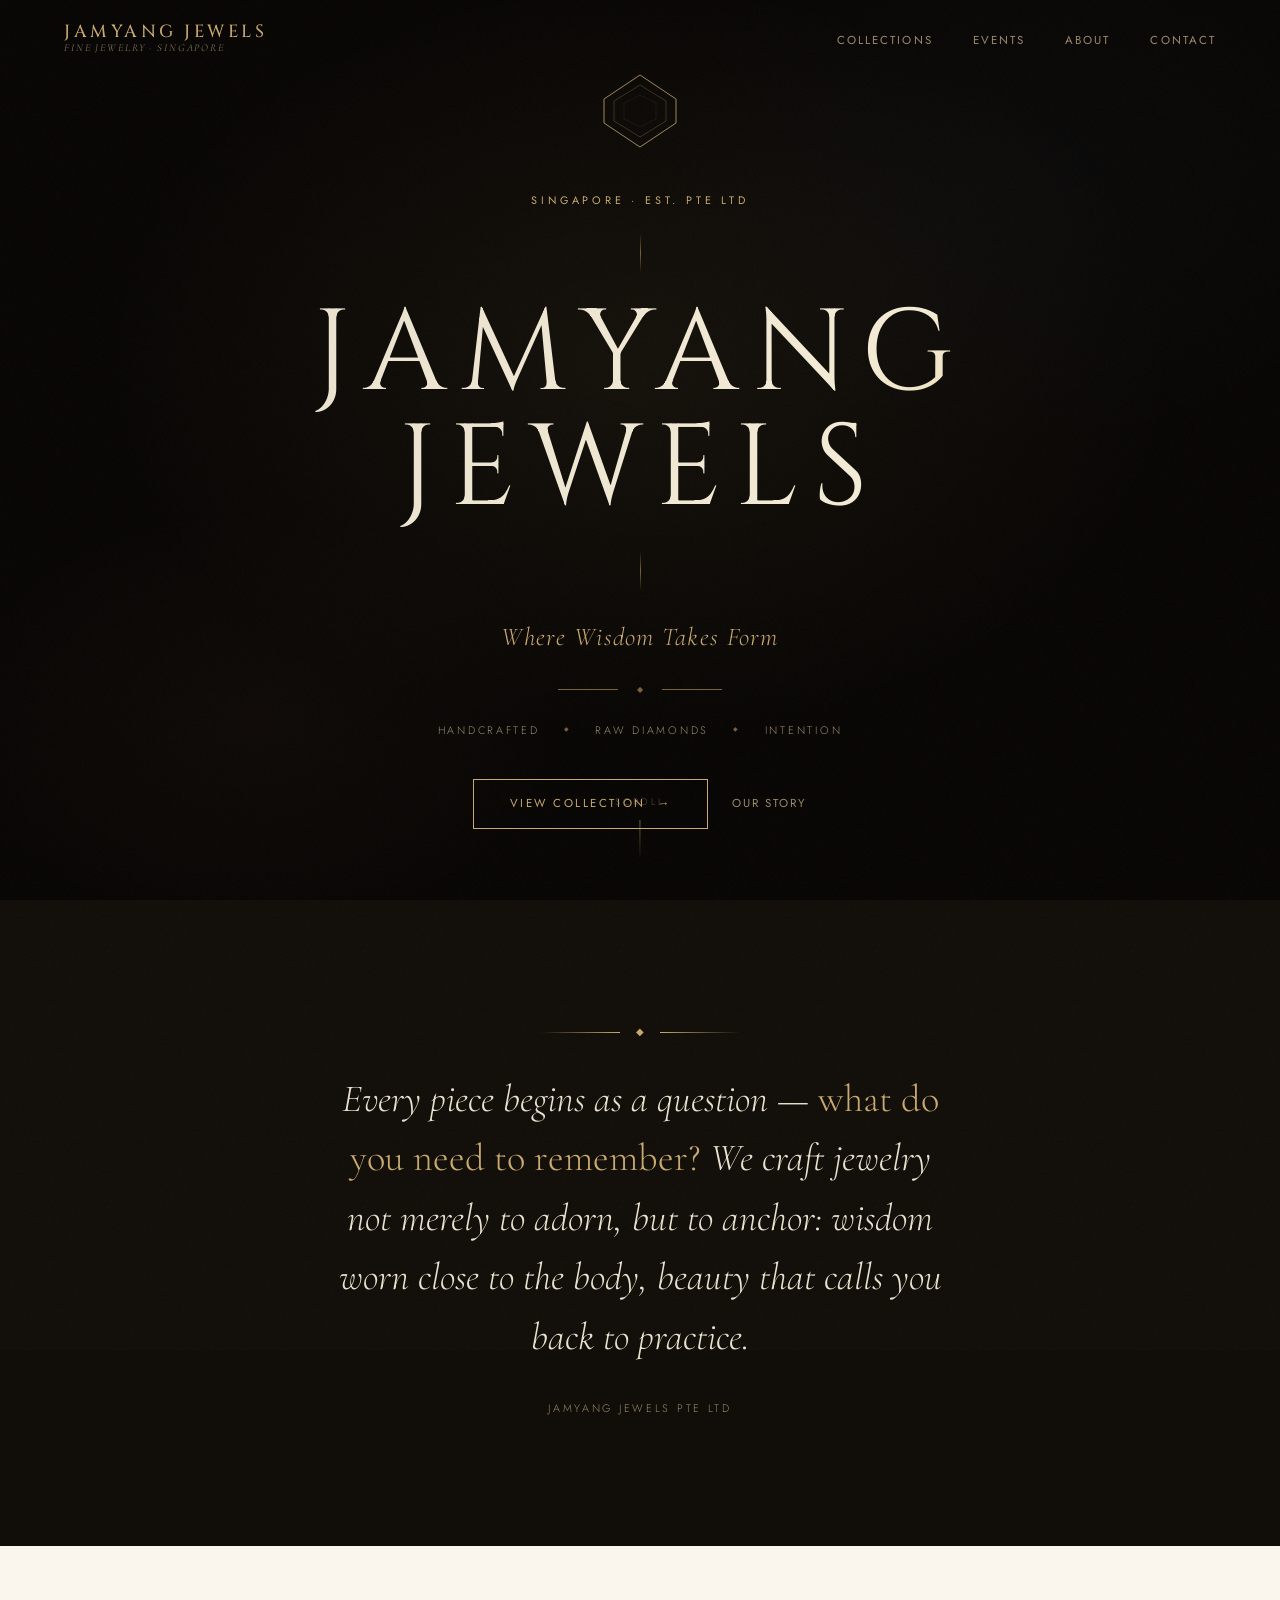
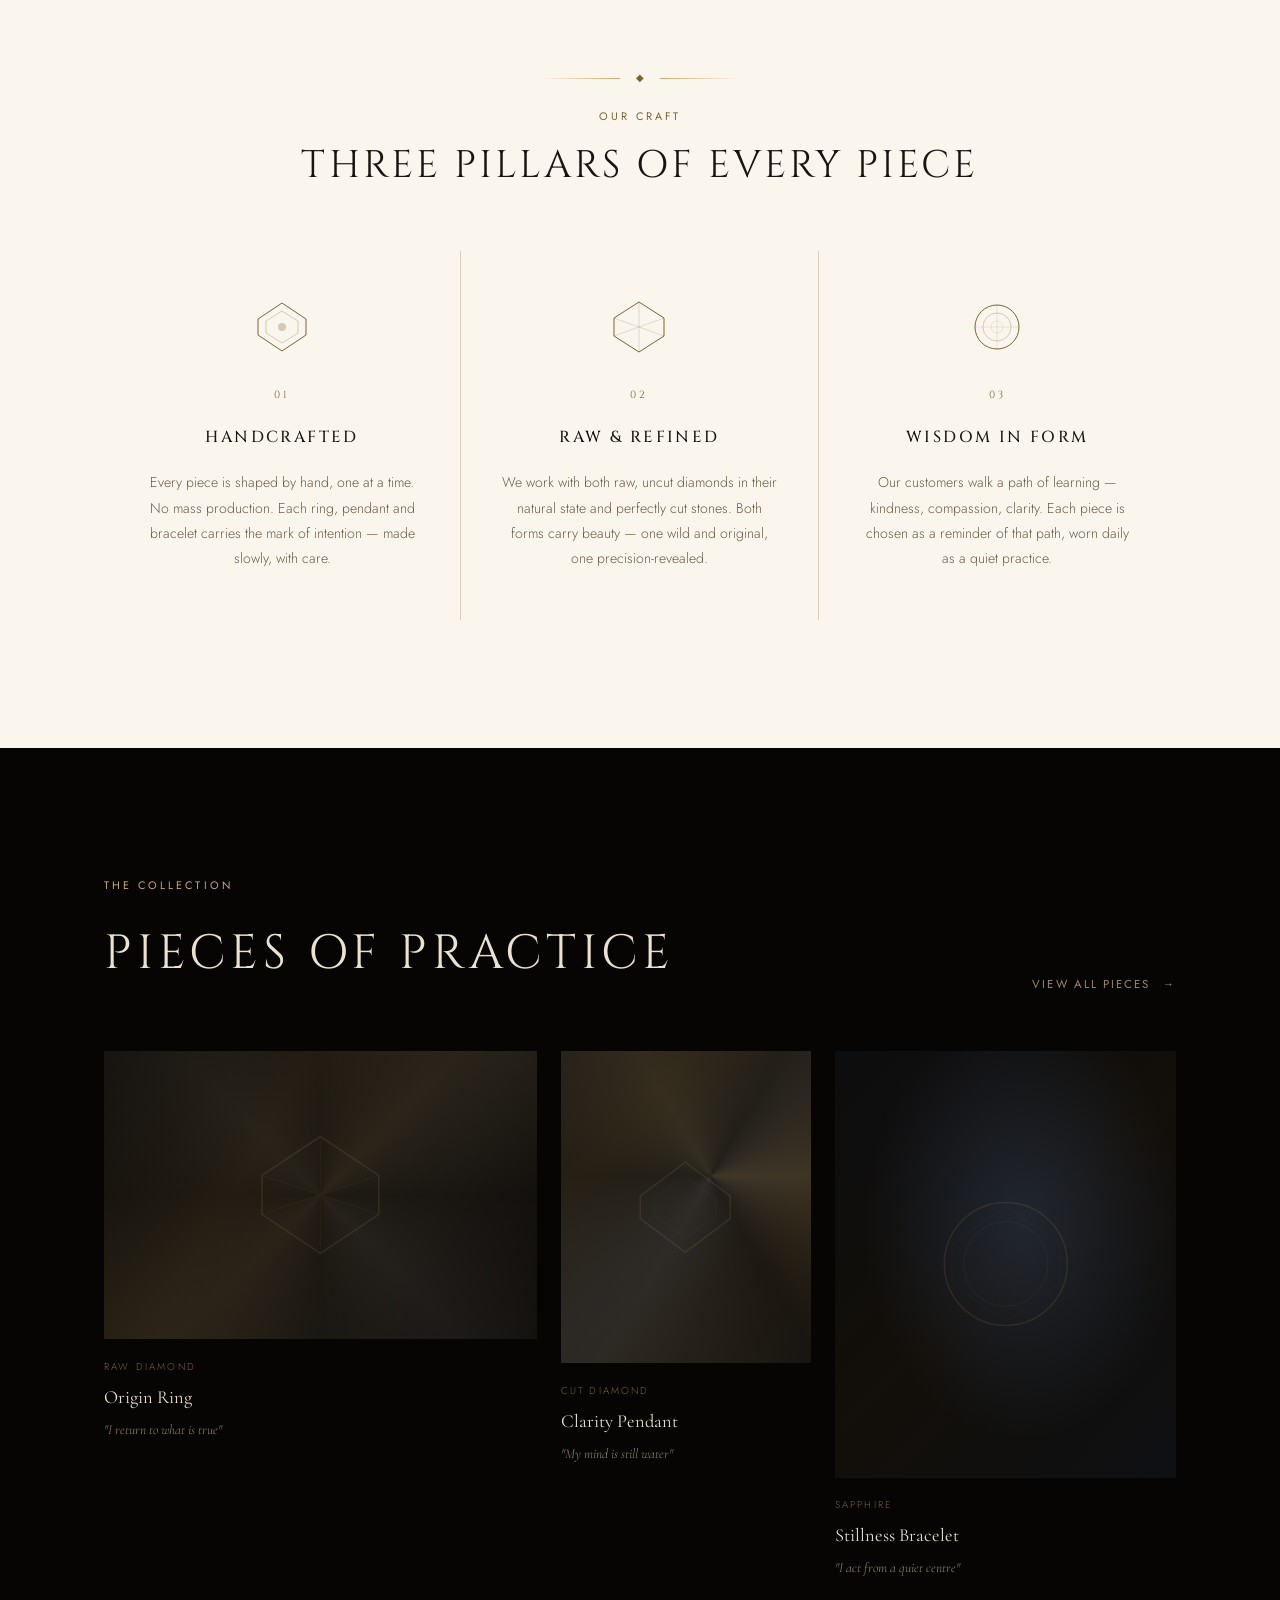
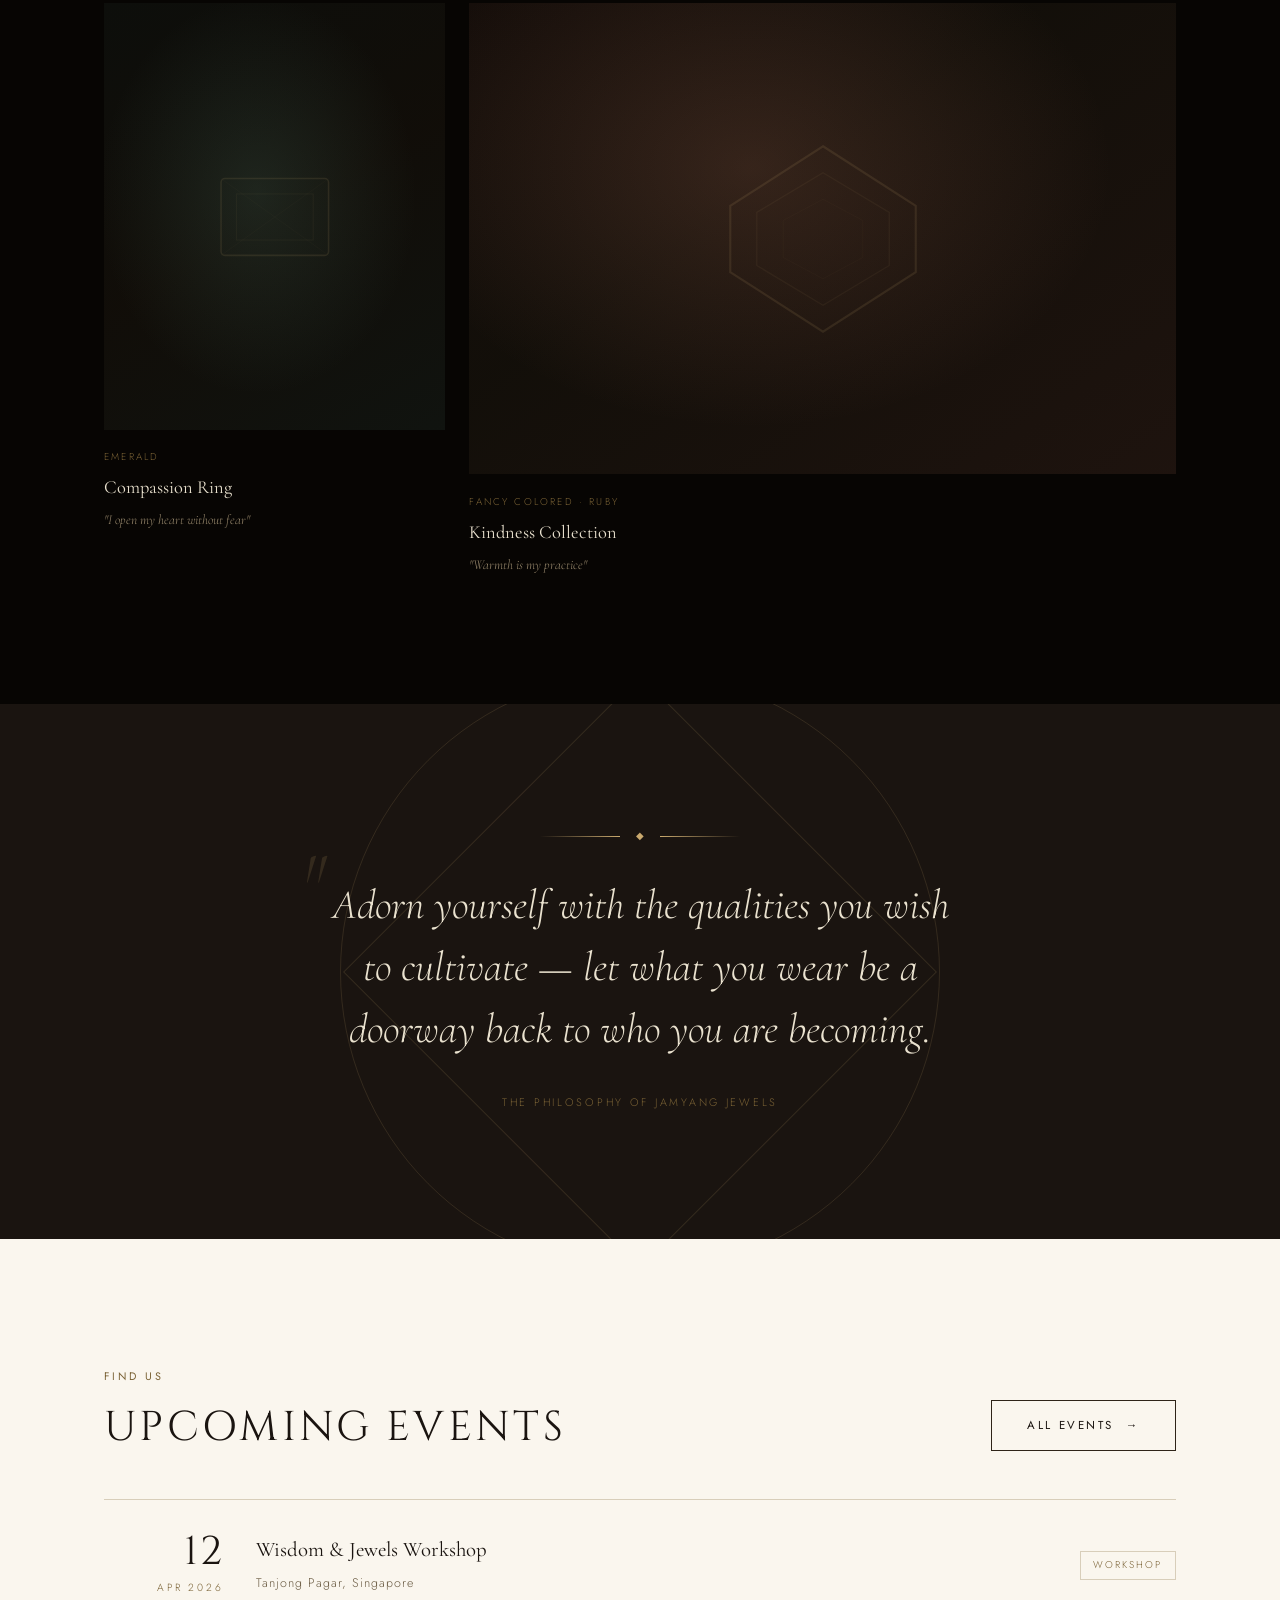
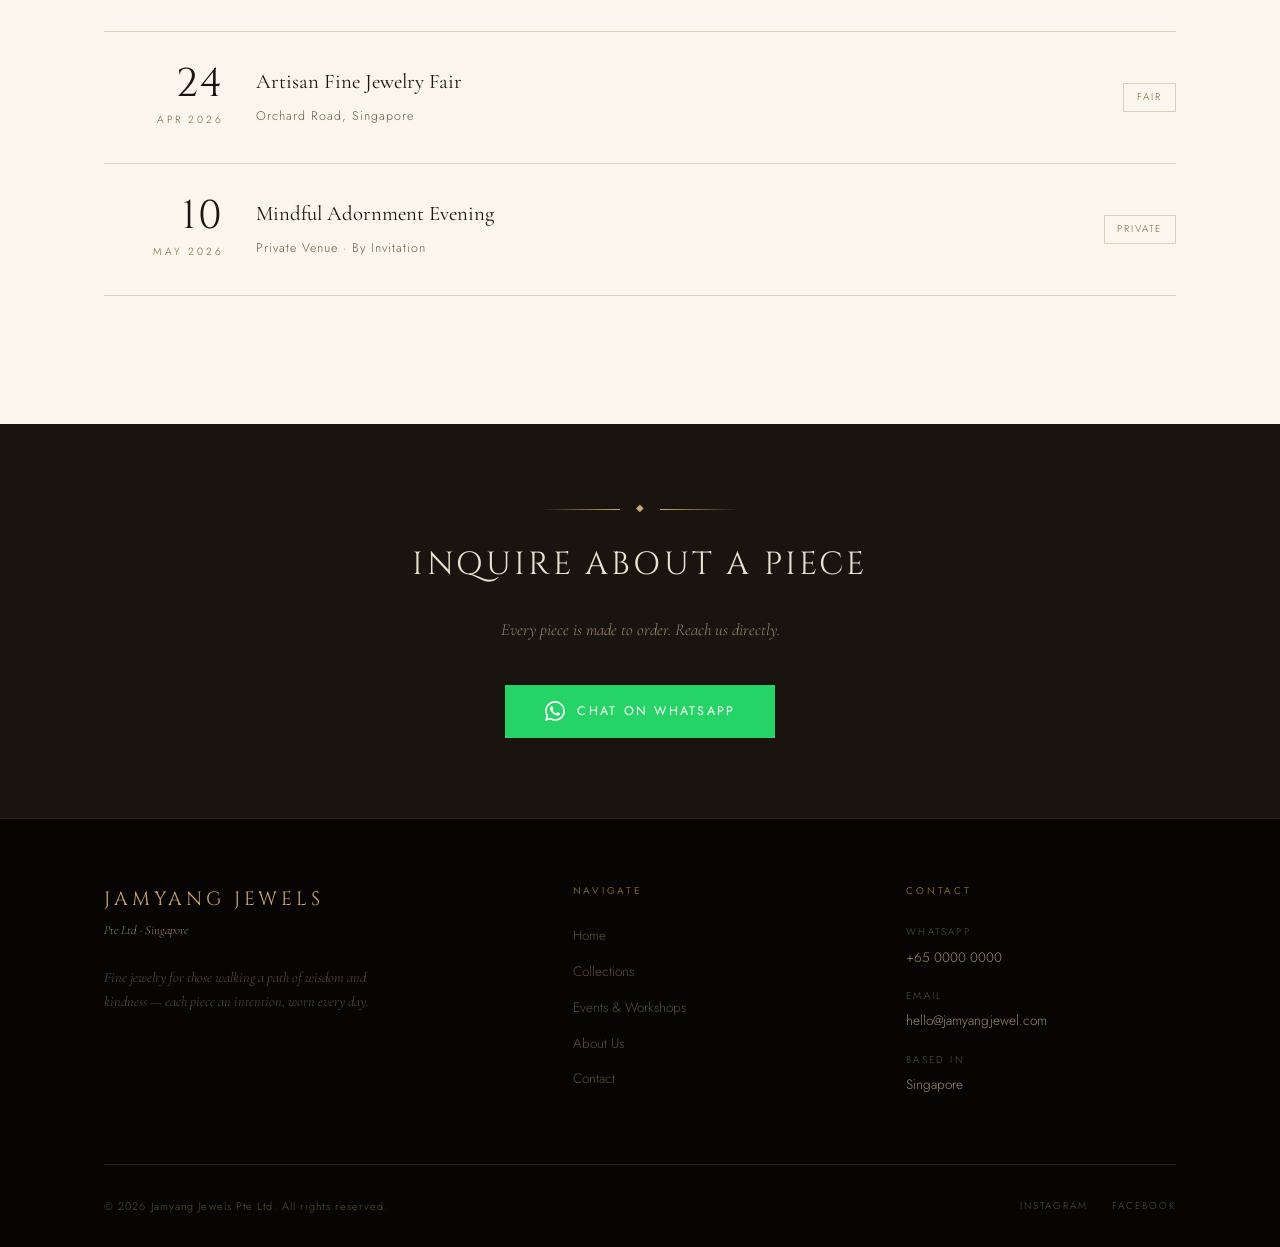
==== index.html @ 81ffeb77 "Initial release: Jamyang Jewels website 5-page static website for Jamyang Jewels Pte Ltd. Sacred Ate" ====
<!DOCTYPE html>
<html lang="en">
<head>
  <meta charset="UTF-8" />
  <meta name="viewport" content="width=device-width, initial-scale=1.0" />
  <title>Jamyang Jewels — Fine Jewelry for the Wisdom Path</title>
  <meta name="description" content="Jamyang Jewels crafts handmade fine jewelry in Singapore using raw and cut diamonds and fancy colored stones — pieces born from wisdom and worn as daily practice." />
  <meta property="og:title" content="Jamyang Jewels — Fine Jewelry for the Wisdom Path" />
  <meta property="og:description" content="Handcrafted fine jewelry in Singapore. Raw diamonds, cut diamonds, and fancy colored stones — each piece an intention, a reminder, a practice." />
  <meta property="og:image" content="https://jamyangjewel.com/og-image.jpg" />
  <meta property="og:url" content="https://jamyangjewel.com" />
  <meta name="twitter:card" content="summary_large_image" />
  <link rel="canonical" href="https://jamyangjewel.com" />
  <link rel="icon" type="image/svg+xml" href="data:image/svg+xml,<svg xmlns='http://www.w3.org/2000/svg' viewBox='0 0 100 100'><polygon points='50,5 95,35 95,65 50,95 5,65 5,35' fill='none' stroke='%23C9A96E' stroke-width='4'/><polygon points='50,20 80,38 80,62 50,80 20,62 20,38' fill='none' stroke='%23C9A96E' stroke-width='2' opacity='0.5'/></svg>" />
  <link rel="preconnect" href="https://fonts.googleapis.com" />
  <link rel="preconnect" href="https://fonts.gstatic.com" crossorigin />
  <link href="https://fonts.googleapis.com/css2?family=Cinzel:wght@400;500;600&family=Cormorant+Garamond:ital,wght@0,300;0,400;0,600;1,300;1,400;1,600&family=Jost:wght@200;300;400&display=swap" rel="stylesheet" />
  <link rel="stylesheet" href="css/style.css" />
</head>
<body>

  <!-- Grain texture overlay -->
  <div class="grain-overlay" aria-hidden="true"></div>

  <!-- ══════════ NAVIGATION ══════════ -->
  <nav class="nav" role="navigation" aria-label="Main navigation">
    <a href="index.html" class="nav__logo" aria-label="Jamyang Jewels home">
      <span class="nav__logo-name">Jamyang Jewels</span>
      <span class="nav__logo-sub">Fine Jewelry · Singapore</span>
    </a>
    <ul class="nav__links" role="list">
      <li><a href="collections.html" class="nav__link">Collections</a></li>
      <li><a href="events.html" class="nav__link">Events</a></li>
      <li><a href="about.html" class="nav__link">About</a></li>
      <li><a href="contact.html" class="nav__link">Contact</a></li>
    </ul>
    <button class="nav__hamburger" aria-label="Open menu" aria-expanded="false">
      <span></span><span></span><span></span>
    </button>
  </nav>

  <!-- Mobile overlay menu -->
  <div class="nav__mobile-menu" role="dialog" aria-label="Mobile navigation">
    <a href="collections.html" class="nav__mobile-link">Collections</a>
    <a href="events.html" class="nav__mobile-link">Events</a>
    <a href="about.html" class="nav__mobile-link">About</a>
    <a href="contact.html" class="nav__mobile-link">Contact</a>
  </div>

  <main>
    <!-- ══════════ HERO ══════════ -->
    <section class="hero" aria-label="Hero">
      <div class="hero__inner">
        <div class="hero__diamond-wrap" aria-hidden="true">
          <svg viewBox="0 0 80 80" fill="none" xmlns="http://www.w3.org/2000/svg">
            <polygon points="40,4 76,28 76,52 40,76 4,52 4,28" stroke="currentColor" stroke-width="0.8"/>
            <polygon points="40,14 66,30 66,50 40,66 14,50 14,30" stroke="currentColor" stroke-width="0.5" opacity="0.5"/>
            <polygon points="40,24 56,32 56,48 40,56 24,48 24,32" stroke="currentColor" stroke-width="0.3" opacity="0.3"/>
          </svg>
        </div>

        <p class="hero__eyebrow">Singapore · Est. Pte Ltd</p>

        <div class="hero__rule" aria-hidden="true"></div>

        <h1 class="hero__title">
          <span>Jamyang</span>
          <span>Jewels</span>
        </h1>

        <div class="hero__rule" aria-hidden="true"></div>

        <p class="hero__tagline">Where Wisdom Takes Form</p>

        <div class="hero__divider" aria-hidden="true">
          <div class="hero__divider-line"></div>
          <span class="hero__divider-gem">◆</span>
          <div class="hero__divider-line"></div>
        </div>

        <div class="hero__attrs">
          <span>Handcrafted</span>
          <span class="hero__attr-dot">◆</span>
          <span>Raw Diamonds</span>
          <span class="hero__attr-dot">◆</span>
          <span>Intention</span>
        </div>

        <div class="hero__cta-group">
          <a href="collections.html" class="btn btn--gold">
            View Collection
            <span class="btn__arrow">→</span>
          </a>
          <a href="about.html" class="btn btn--ghost">Our Story</a>
        </div>
      </div>

      <div class="hero__scroll" aria-hidden="true">
        <span>Scroll</span>
        <div class="hero__scroll-line"></div>
      </div>
    </section>

    <!-- ══════════ MANIFESTO ══════════ -->
    <section class="manifesto section--mid">
      <div class="container--narrow">
        <div class="ornament ornament--center" data-reveal="fade">
          <div class="ornament__line"></div>
          <span class="ornament__gem">◆</span>
          <div class="ornament__line ornament__line--right"></div>
        </div>

        <p class="manifesto__text" data-reveal data-delay="2">
          Every piece begins as a question —
          <em>what do you need to remember?</em>
          We craft jewelry not merely to adorn,
          but to anchor: wisdom worn close to the body,
          beauty that calls you back to practice.
        </p>

        <p class="manifesto__attribution" data-reveal data-delay="3">Jamyang Jewels Pte Ltd</p>
      </div>
    </section>

    <!-- ══════════ PILLARS ══════════ -->
    <section class="section section--light">
      <div class="container">
        <div class="ornament ornament--center" data-reveal="fade">
          <div class="ornament__line"></div>
          <span class="ornament__gem" style="color: var(--gold-muted)">◆</span>
          <div class="ornament__line ornament__line--right"></div>
        </div>

        <div style="text-align:center; margin-top: 1.5rem;" data-reveal data-delay="1">
          <span class="section-label" style="color: var(--gold-muted)">Our Craft</span>
          <h2 class="display-title" style="font-size: clamp(1.6rem, 3.5vw, 2.4rem); color: var(--text-dark);">
            Three Pillars of Every Piece
          </h2>
        </div>

        <div class="pillars__grid" style="margin-top: 4rem;">
          <div class="pillar" data-reveal data-delay="2">
            <div class="pillar__icon">
              <svg viewBox="0 0 56 56" fill="none" xmlns="http://www.w3.org/2000/svg">
                <path d="M28 4L52 20V36L28 52L4 36V20L28 4Z" stroke="currentColor" stroke-width="1"/>
                <path d="M28 12L44 22V34L28 44L12 34V22L28 12Z" stroke="currentColor" stroke-width="0.6" opacity="0.5"/>
                <circle cx="28" cy="28" r="4" fill="currentColor" opacity="0.3"/>
              </svg>
            </div>
            <span class="pillar__number">01</span>
            <h3 class="pillar__title">Handcrafted</h3>
            <p class="pillar__text">
              Every piece is shaped by hand, one at a time. No mass production. Each ring, pendant and bracelet carries the mark of intention — made slowly, with care.
            </p>
          </div>

          <div class="pillar" data-reveal data-delay="3">
            <div class="pillar__icon">
              <svg viewBox="0 0 56 56" fill="none" xmlns="http://www.w3.org/2000/svg">
                <polygon points="28,3 53,19 53,37 28,53 3,37 3,19" stroke="currentColor" stroke-width="1"/>
                <line x1="28" y1="3" x2="28" y2="53" stroke="currentColor" stroke-width="0.5" opacity="0.4"/>
                <line x1="3" y1="19" x2="53" y2="37" stroke="currentColor" stroke-width="0.5" opacity="0.4"/>
                <line x1="53" y1="19" x2="3" y2="37" stroke="currentColor" stroke-width="0.5" opacity="0.4"/>
              </svg>
            </div>
            <span class="pillar__number">02</span>
            <h3 class="pillar__title">Raw &amp; Refined</h3>
            <p class="pillar__text">
              We work with both raw, uncut diamonds in their natural state and perfectly cut stones. Both forms carry beauty — one wild and original, one precision-revealed.
            </p>
          </div>

          <div class="pillar" data-reveal data-delay="4">
            <div class="pillar__icon">
              <svg viewBox="0 0 56 56" fill="none" xmlns="http://www.w3.org/2000/svg">
                <circle cx="28" cy="28" r="22" stroke="currentColor" stroke-width="1"/>
                <circle cx="28" cy="28" r="14" stroke="currentColor" stroke-width="0.6" opacity="0.5"/>
                <circle cx="28" cy="28" r="6" stroke="currentColor" stroke-width="0.4" opacity="0.3"/>
                <line x1="6" y1="28" x2="50" y2="28" stroke="currentColor" stroke-width="0.4" opacity="0.3"/>
                <line x1="28" y1="6" x2="28" y2="50" stroke="currentColor" stroke-width="0.4" opacity="0.3"/>
              </svg>
            </div>
            <span class="pillar__number">03</span>
            <h3 class="pillar__title">Wisdom in Form</h3>
            <p class="pillar__text">
              Our customers walk a path of learning — kindness, compassion, clarity. Each piece is chosen as a reminder of that path, worn daily as a quiet practice.
            </p>
          </div>
        </div>
      </div>
    </section>

    <!-- ══════════ COLLECTION PREVIEW ══════════ -->
    <section class="collection-preview section--dark">
      <div class="container">
        <div class="collection-preview__header">
          <div data-reveal="left">
            <span class="section-label">The Collection</span>
            <h2 class="collection-preview__heading">Pieces of Practice</h2>
          </div>
          <a href="collections.html" class="btn btn--ghost" data-reveal="right">
            View All Pieces <span class="btn__arrow">→</span>
          </a>
        </div>

        <div class="collection-preview__grid">

          <!-- Card 1: Raw Diamond -->
          <div class="piece-card" data-reveal data-delay="1">
            <div class="piece-card__image">
              <div class="gem-bg gem-bg--raw">
                <div class="gem-bg__facet" aria-hidden="true">
                  <svg viewBox="0 0 80 80" fill="none"><polygon points="40,4 76,28 76,52 40,76 4,52 4,28" stroke="currentColor" stroke-width="1"/><line x1="4" y1="28" x2="76" y2="52" stroke="currentColor" stroke-width="0.5" opacity="0.5"/><line x1="4" y1="52" x2="76" y2="28" stroke="currentColor" stroke-width="0.5" opacity="0.5"/><line x1="40" y1="4" x2="40" y2="76" stroke="currentColor" stroke-width="0.5" opacity="0.5"/></svg>
                </div>
              </div>
              <div class="piece-card__overlay">
                <span class="piece-card__overlay-text">View Piece</span>
              </div>
            </div>
            <div class="piece-card__info">
              <span class="piece-card__type">Raw Diamond</span>
              <h3 class="piece-card__name">Origin Ring</h3>
              <p class="piece-card__intention"><em>"I return to what is true"</em></p>
            </div>
          </div>

          <!-- Card 2: Cut Diamond -->
          <div class="piece-card" data-reveal data-delay="2">
            <div class="piece-card__image">
              <div class="gem-bg gem-bg--diamond">
                <div class="gem-bg__facet" aria-hidden="true">
                  <svg viewBox="0 0 80 80" fill="none"><polygon points="40,8 72,32 72,48 40,72 8,48 8,32" stroke="currentColor" stroke-width="1"/><polygon points="40,18 62,34 62,46 40,62 18,46 18,34" stroke="currentColor" stroke-width="0.5" opacity="0.5"/></svg>
                </div>
              </div>
              <div class="piece-card__overlay">
                <span class="piece-card__overlay-text">View Piece</span>
              </div>
            </div>
            <div class="piece-card__info">
              <span class="piece-card__type">Cut Diamond</span>
              <h3 class="piece-card__name">Clarity Pendant</h3>
              <p class="piece-card__intention"><em>"My mind is still water"</em></p>
            </div>
          </div>

          <!-- Card 3: Sapphire -->
          <div class="piece-card" data-reveal data-delay="3">
            <div class="piece-card__image">
              <div class="gem-bg gem-bg--sapphire">
                <div class="gem-bg__facet" aria-hidden="true">
                  <svg viewBox="0 0 80 80" fill="none"><circle cx="40" cy="40" r="32" stroke="currentColor" stroke-width="0.8"/><circle cx="40" cy="40" r="22" stroke="currentColor" stroke-width="0.5" opacity="0.5"/><polygon points="40,10 68,30 68,50 40,70 12,50 12,30" stroke="currentColor" stroke-width="0.4" opacity="0.3"/></svg>
                </div>
              </div>
              <div class="piece-card__overlay">
                <span class="piece-card__overlay-text">View Piece</span>
              </div>
            </div>
            <div class="piece-card__info">
              <span class="piece-card__type">Sapphire</span>
              <h3 class="piece-card__name">Stillness Bracelet</h3>
              <p class="piece-card__intention"><em>"I act from a quiet centre"</em></p>
            </div>
          </div>

          <!-- Card 4: Emerald -->
          <div class="piece-card" data-reveal data-delay="2">
            <div class="piece-card__image">
              <div class="gem-bg gem-bg--emerald">
                <div class="gem-bg__facet" aria-hidden="true">
                  <svg viewBox="0 0 80 80" fill="none"><rect x="12" y="20" width="56" height="40" rx="2" stroke="currentColor" stroke-width="0.8"/><rect x="20" y="28" width="40" height="24" stroke="currentColor" stroke-width="0.5" opacity="0.5"/><line x1="12" y1="20" x2="68" y2="60" stroke="currentColor" stroke-width="0.4" opacity="0.3"/><line x1="68" y1="20" x2="12" y2="60" stroke="currentColor" stroke-width="0.4" opacity="0.3"/></svg>
                </div>
              </div>
              <div class="piece-card__overlay">
                <span class="piece-card__overlay-text">View Piece</span>
              </div>
            </div>
            <div class="piece-card__info">
              <span class="piece-card__type">Emerald</span>
              <h3 class="piece-card__name">Compassion Ring</h3>
              <p class="piece-card__intention"><em>"I open my heart without fear"</em></p>
            </div>
          </div>

          <!-- Card 5: Wide/landscape — Blush -->
          <div class="piece-card" data-reveal data-delay="3">
            <div class="piece-card__image">
              <div class="gem-bg gem-bg--blush">
                <div class="gem-bg__facet" aria-hidden="true">
                  <svg viewBox="0 0 80 80" fill="none"><polygon points="40,5 75,27.5 75,52.5 40,75 5,52.5 5,27.5" stroke="currentColor" stroke-width="0.8"/><polygon points="40,15 65,30 65,50 40,65 15,50 15,30" stroke="currentColor" stroke-width="0.5" opacity="0.5"/><polygon points="40,25 55,33 55,47 40,55 25,47 25,33" stroke="currentColor" stroke-width="0.3" opacity="0.3"/></svg>
                </div>
              </div>
              <div class="piece-card__overlay">
                <span class="piece-card__overlay-text">View Piece</span>
              </div>
            </div>
            <div class="piece-card__info">
              <span class="piece-card__type">Fancy Colored · Ruby</span>
              <h3 class="piece-card__name">Kindness Collection</h3>
              <p class="piece-card__intention"><em>"Warmth is my practice"</em></p>
            </div>
          </div>

        </div>
      </div>
    </section>

    <!-- ══════════ PHILOSOPHY QUOTE ══════════ -->
    <section class="philosophy section">
      <div class="philosophy__inner container--narrow">
        <div class="ornament ornament--center" data-reveal="fade">
          <div class="ornament__line"></div>
          <span class="ornament__gem">◆</span>
          <div class="ornament__line ornament__line--right"></div>
        </div>

        <blockquote class="philosophy__quote" data-reveal data-delay="2">
          Adorn yourself with the qualities you wish to cultivate —
          let what you wear be a doorway back to who you are becoming.
        </blockquote>

        <p class="philosophy__source" data-reveal data-delay="3">The Philosophy of Jamyang Jewels</p>
      </div>
    </section>

    <!-- ══════════ EVENTS PREVIEW ══════════ -->
    <section class="events-preview section section--light">
      <div class="container">
        <div class="events-preview__header">
          <div data-reveal="left">
            <span class="section-label" style="color: var(--gold-muted)">Find Us</span>
            <h2 class="display-title" style="font-size: clamp(1.8rem, 3.5vw, 2.6rem); color: var(--text-dark);">
              Upcoming Events
            </h2>
          </div>
          <a href="events.html" class="btn btn--dark" data-reveal="right">
            All Events <span class="btn__arrow">→</span>
          </a>
        </div>

        <ul class="events-preview__list">
          <li class="event-item" data-reveal data-delay="1">
            <div class="event-item__date">
              <span class="event-item__day">12</span>
              <span class="event-item__month">Apr 2026</span>
            </div>
            <div>
              <h3 class="event-item__title">Wisdom &amp; Jewels Workshop</h3>
              <p class="event-item__location">Tanjong Pagar, Singapore</p>
            </div>
            <span class="event-item__type">Workshop</span>
          </li>

          <li class="event-item" data-reveal data-delay="2">
            <div class="event-item__date">
              <span class="event-item__day">24</span>
              <span class="event-item__month">Apr 2026</span>
            </div>
            <div>
              <h3 class="event-item__title">Artisan Fine Jewelry Fair</h3>
              <p class="event-item__location">Orchard Road, Singapore</p>
            </div>
            <span class="event-item__type">Fair</span>
          </li>

          <li class="event-item" data-reveal data-delay="3">
            <div class="event-item__date">
              <span class="event-item__day">10</span>
              <span class="event-item__month">May 2026</span>
            </div>
            <div>
              <h3 class="event-item__title">Mindful Adornment Evening</h3>
              <p class="event-item__location">Private Venue · By Invitation</p>
            </div>
            <span class="event-item__type">Private</span>
          </li>
        </ul>
      </div>
    </section>

    <!-- ══════════ WHATSAPP CTA ══════════ -->
    <section class="cta-band">
      <div class="container--narrow">
        <div class="ornament ornament--center" data-reveal="fade">
          <div class="ornament__line"></div>
          <span class="ornament__gem">◆</span>
          <div class="ornament__line ornament__line--right"></div>
        </div>
        <h2 class="cta-band__heading" data-reveal>Inquire About a Piece</h2>
        <p class="cta-band__sub" data-reveal data-delay="2">
          Every piece is made to order. Reach us directly.
        </p>
        <a href="https://wa.me/6500000000" class="btn btn--whatsapp" target="_blank" rel="noopener" data-reveal data-delay="3" aria-label="Contact on WhatsApp">
          <svg width="20" height="20" viewBox="0 0 24 24" fill="currentColor" aria-hidden="true">
            <path d="M17.472 14.382c-.297-.149-1.758-.867-2.03-.967-.273-.099-.471-.148-.67.15-.197.297-.767.966-.94 1.164-.173.199-.347.223-.644.075-.297-.15-1.255-.463-2.39-1.475-.883-.788-1.48-1.761-1.653-2.059-.173-.297-.018-.458.13-.606.134-.133.298-.347.446-.52.149-.174.198-.298.298-.497.099-.198.05-.371-.025-.52-.075-.149-.669-1.612-.916-2.207-.242-.579-.487-.5-.669-.51-.173-.008-.371-.01-.57-.01-.198 0-.52.074-.792.372-.272.297-1.04 1.016-1.04 2.479 0 1.462 1.065 2.875 1.213 3.074.149.198 2.096 3.2 5.077 4.487.709.306 1.262.489 1.694.625.712.227 1.36.195 1.871.118.571-.085 1.758-.719 2.006-1.413.248-.694.248-1.289.173-1.413-.074-.124-.272-.198-.57-.347m-5.421 7.403h-.004a9.87 9.87 0 01-5.031-1.378l-.361-.214-3.741.982.998-3.648-.235-.374a9.86 9.86 0 01-1.51-5.26c.001-5.45 4.436-9.884 9.888-9.884 2.64 0 5.122 1.03 6.988 2.898a9.825 9.825 0 012.893 6.994c-.003 5.45-4.437 9.884-9.885 9.884m8.413-18.297A11.815 11.815 0 0012.05 0C5.495 0 .16 5.335.157 11.892c0 2.096.547 4.142 1.588 5.945L.057 24l6.305-1.654a11.882 11.882 0 005.683 1.448h.005c6.554 0 11.89-5.335 11.893-11.893a11.821 11.821 0 00-3.48-8.413z"/>
          </svg>
          Chat on WhatsApp
        </a>
      </div>
    </section>
  </main>

  <!-- ══════════ FOOTER ══════════ -->
  <footer class="footer">
    <div class="container">
      <div class="footer__grid">
        <div>
          <p class="footer__brand-name">Jamyang Jewels</p>
          <p class="footer__brand-sub">Pte Ltd · Singapore</p>
          <p class="footer__tagline">
            Fine jewelry for those walking a path of wisdom and kindness —
            each piece an intention, worn every day.
          </p>
        </div>

        <div>
          <p class="footer__col-title">Navigate</p>
          <nav class="footer__nav" aria-label="Footer navigation">
            <a href="index.html" class="footer__nav-link">Home</a>
            <a href="collections.html" class="footer__nav-link">Collections</a>
            <a href="events.html" class="footer__nav-link">Events &amp; Workshops</a>
            <a href="about.html" class="footer__nav-link">About Us</a>
            <a href="contact.html" class="footer__nav-link">Contact</a>
          </nav>
        </div>

        <div>
          <p class="footer__col-title">Contact</p>
          <div class="footer__contact-item">
            <span class="footer__contact-label">WhatsApp</span>
            <a href="https://wa.me/6500000000" class="footer__contact-value" target="_blank" rel="noopener">+65 0000 0000</a>
          </div>
          <div class="footer__contact-item">
            <span class="footer__contact-label">Email</span>
            <a href="mailto:hello@jamyangjewel.com" class="footer__contact-value">hello@jamyangjewel.com</a>
          </div>
          <div class="footer__contact-item">
            <span class="footer__contact-label">Based in</span>
            <span class="footer__contact-value">Singapore</span>
          </div>
        </div>
      </div>

      <div class="footer__bottom">
        <p class="footer__copy">© <span class="js-year">2026</span> Jamyang Jewels Pte Ltd. All rights reserved.</p>
        <div class="footer__socials">
          <a href="#" class="footer__social" aria-label="Instagram">Instagram</a>
          <a href="#" class="footer__social" aria-label="Facebook">Facebook</a>
        </div>
      </div>
    </div>
  </footer>

  <script src="js/main.js"></script>
</body>
</html>
---- css/style.css ----
/* ═══════════════════════════════════════════════════════════
   JamyangJewels.com — Style System
   Sacred Atelier Aesthetic
   Fonts: Cinzel (display) · Cormorant Garamond (serif) · Jost (sans)
═══════════════════════════════════════════════════════════ */

/* ─── 1. CUSTOM PROPERTIES ────────────────────────────────── */
:root {
  /* Obsidian palette */
  --obsidian:         #070503;
  --obsidian-mid:     #110D08;
  --obsidian-surface: #1A1410;
  --obsidian-border:  #2E2418;

  /* Gold palette */
  --gold:             #C9A96E;
  --gold-bright:      #E8D5A0;
  --gold-pale:        #F4ECD6;
  --gold-muted:       #7A6235;
  --gold-dim:         rgba(201, 169, 110, 0.15);
  --gold-glow:        rgba(201, 169, 110, 0.08);

  /* Cream palette — light sections */
  --cream:            #FAF6EE;
  --cream-dark:       #F0E9DA;
  --cream-border:     #D8CEBA;

  /* Text */
  --text-light:       #EAE2CF;
  --text-muted:       #9A8A6E;
  --text-very-muted:  #5A4E3C;
  --text-dark:        #1A1410;
  --text-dark-muted:  #6B5C44;

  /* Accent — colored stones */
  --blush:            #C47A60;
  --blush-pale:       rgba(196, 122, 96, 0.15);
  --sapphire:         #4E6DA0;
  --emerald:          #527A68;

  /* Spacing scale */
  --space-xs:   0.5rem;
  --space-sm:   1rem;
  --space-md:   2rem;
  --space-lg:   4rem;
  --space-xl:   7rem;
  --space-2xl:  12rem;
  --section-v:  clamp(5rem, 10vw, 9rem);

  /* Container */
  --container:  1200px;
  --container-narrow: 760px;
  --gutter:     clamp(1.5rem, 5vw, 4rem);

  /* Typography */
  --font-display: 'Cinzel', serif;
  --font-serif:   'Cormorant Garamond', serif;
  --font-sans:    'Jost', sans-serif;

  /* Transitions */
  --ease-out:   cubic-bezier(0.16, 1, 0.3, 1);
  --ease-gold:  cubic-bezier(0.22, 1, 0.36, 1);
  --duration:   0.7s;
}

/* ─── 2. RESET & BASE ─────────────────────────────────────── */
*, *::before, *::after {
  box-sizing: border-box;
  margin: 0;
  padding: 0;
}

html {
  font-size: 16px;
  scroll-behavior: smooth;
  -webkit-font-smoothing: antialiased;
  -moz-osx-font-smoothing: grayscale;
}

body {
  background-color: var(--obsidian);
  color: var(--text-light);
  font-family: var(--font-sans);
  font-weight: 300;
  line-height: 1.7;
  overflow-x: hidden;
}

img, video {
  display: block;
  max-width: 100%;
}

a {
  color: inherit;
  text-decoration: none;
}

ul, ol {
  list-style: none;
}

button {
  cursor: pointer;
  border: none;
  background: none;
  font-family: inherit;
}

/* ─── 3. GRAIN TEXTURE OVERLAY ────────────────────────────── */
.grain-overlay {
  position: fixed;
  inset: -50%;
  width: 200%;
  height: 200%;
  pointer-events: none;
  z-index: 9999;
  opacity: 0.035;
  background-image: url("data:image/svg+xml,%3Csvg viewBox='0 0 512 512' xmlns='http://www.w3.org/2000/svg'%3E%3Cfilter id='n'%3E%3CfeTurbulence type='fractalNoise' baseFrequency='0.75' numOctaves='4' stitchTiles='stitch'/%3E%3C/filter%3E%3Crect width='100%25' height='100%25' filter='url(%23n)'/%3E%3C/svg%3E");
  background-repeat: repeat;
  background-size: 256px 256px;
  animation: grain-drift 8s steps(12) infinite;
}

@keyframes grain-drift {
  0%   { transform: translate(0, 0); }
  10%  { transform: translate(-3%, -4%); }
  20%  { transform: translate(4%, 2%); }
  30%  { transform: translate(-2%, 5%); }
  40%  { transform: translate(5%, -1%); }
  50%  { transform: translate(-4%, 4%); }
  60%  { transform: translate(2%, -5%); }
  70%  { transform: translate(-5%, 2%); }
  80%  { transform: translate(3%, 4%); }
  90%  { transform: translate(-1%, -3%); }
  100% { transform: translate(0, 0); }
}

/* ─── 4. NAVIGATION ───────────────────────────────────────── */
.nav {
  position: fixed;
  top: 0;
  left: 0;
  right: 0;
  z-index: 100;
  padding: 1.5rem var(--gutter);
  display: flex;
  align-items: center;
  justify-content: space-between;
  transition: background 0.5s ease, border-color 0.5s ease, padding 0.4s ease;
  border-bottom: 1px solid transparent;
}

.nav.scrolled {
  background: rgba(7, 5, 3, 0.92);
  backdrop-filter: blur(12px);
  -webkit-backdrop-filter: blur(12px);
  border-bottom-color: var(--obsidian-border);
  padding-top: 1rem;
  padding-bottom: 1rem;
}

.nav__logo {
  display: flex;
  flex-direction: column;
  gap: 0.1rem;
  line-height: 1;
}

.nav__logo-name {
  font-family: var(--font-display);
  font-size: 1.1rem;
  font-weight: 500;
  letter-spacing: 0.2em;
  color: var(--gold);
  text-transform: uppercase;
}

.nav__logo-sub {
  font-family: var(--font-serif);
  font-size: 0.65rem;
  font-style: italic;
  letter-spacing: 0.18em;
  color: var(--text-muted);
  text-transform: uppercase;
}

.nav__links {
  display: flex;
  align-items: center;
  gap: 2.5rem;
}

.nav__link {
  font-family: var(--font-sans);
  font-size: 0.72rem;
  font-weight: 400;
  letter-spacing: 0.18em;
  text-transform: uppercase;
  color: var(--text-muted);
  transition: color 0.3s ease;
  position: relative;
}

.nav__link::after {
  content: '';
  position: absolute;
  bottom: -4px;
  left: 0;
  width: 0;
  height: 1px;
  background: var(--gold);
  transition: width 0.4s var(--ease-out);
}

.nav__link:hover {
  color: var(--gold);
}

.nav__link:hover::after {
  width: 100%;
}

.nav__link.active {
  color: var(--gold-bright);
}

.nav__link.active::after {
  width: 100%;
}

/* Hamburger */
.nav__hamburger {
  display: none;
  flex-direction: column;
  gap: 5px;
  padding: 4px;
  cursor: pointer;
  z-index: 200;
}

.nav__hamburger span {
  display: block;
  width: 24px;
  height: 1px;
  background: var(--gold);
  transition: transform 0.4s ease, opacity 0.3s ease;
}

.nav__hamburger.open span:nth-child(1) {
  transform: translateY(6px) rotate(45deg);
}

.nav__hamburger.open span:nth-child(2) {
  opacity: 0;
}

.nav__hamburger.open span:nth-child(3) {
  transform: translateY(-6px) rotate(-45deg);
}

/* Mobile menu overlay */
.nav__mobile-menu {
  position: fixed;
  inset: 0;
  background: var(--obsidian);
  z-index: 150;
  display: flex;
  flex-direction: column;
  align-items: center;
  justify-content: center;
  gap: 3rem;
  opacity: 0;
  pointer-events: none;
  transition: opacity 0.5s ease;
}

.nav__mobile-menu.open {
  opacity: 1;
  pointer-events: auto;
}

.nav__mobile-link {
  font-family: var(--font-display);
  font-size: clamp(1.8rem, 5vw, 3rem);
  letter-spacing: 0.15em;
  color: var(--text-light);
  text-transform: uppercase;
  transition: color 0.3s ease;
}

.nav__mobile-link:hover {
  color: var(--gold);
}

/* ─── 5. LAYOUT UTILITIES ─────────────────────────────────── */
.container {
  max-width: var(--container);
  margin: 0 auto;
  padding: 0 var(--gutter);
}

.container--narrow {
  max-width: var(--container-narrow);
  margin: 0 auto;
  padding: 0 var(--gutter);
}

.section {
  padding: var(--section-v) 0;
}

.section--dark {
  background: var(--obsidian);
  color: var(--text-light);
}

.section--mid {
  background: var(--obsidian-mid);
  color: var(--text-light);
}

.section--light {
  background: var(--cream);
  color: var(--text-dark);
}

.section--light-dark {
  background: var(--cream-dark);
  color: var(--text-dark);
}

/* ─── 6. ORNAMENTAL DIVIDERS ──────────────────────────────── */
.ornament {
  display: flex;
  align-items: center;
  gap: 1rem;
  margin: 0 auto;
}

.ornament--center {
  justify-content: center;
}

.ornament__line {
  flex: 1;
  max-width: 80px;
  height: 1px;
  background: linear-gradient(90deg, transparent, var(--gold));
}

.ornament__line--right {
  background: linear-gradient(90deg, var(--gold), transparent);
}

.ornament__gem {
  font-size: 0.6rem;
  color: var(--gold);
  line-height: 1;
}

.section-label {
  font-family: var(--font-sans);
  font-size: 0.68rem;
  font-weight: 400;
  letter-spacing: 0.28em;
  text-transform: uppercase;
  color: var(--gold);
  display: block;
  margin-bottom: 1.2rem;
}

/* ─── 7. TYPOGRAPHY SYSTEM ────────────────────────────────── */
.display-title {
  font-family: var(--font-display);
  font-weight: 400;
  letter-spacing: 0.08em;
  line-height: 1.1;
  text-transform: uppercase;
}

.serif-heading {
  font-family: var(--font-serif);
  font-weight: 400;
  line-height: 1.2;
}

.serif-quote {
  font-family: var(--font-serif);
  font-style: italic;
  font-weight: 300;
  line-height: 1.5;
}

.body-text {
  font-family: var(--font-sans);
  font-weight: 300;
  line-height: 1.8;
}

/* ─── 8. BUTTONS ──────────────────────────────────────────── */
.btn {
  display: inline-flex;
  align-items: center;
  gap: 0.75rem;
  font-family: var(--font-sans);
  font-size: 0.72rem;
  font-weight: 400;
  letter-spacing: 0.22em;
  text-transform: uppercase;
  padding: 0.9rem 2.2rem;
  transition: all 0.4s var(--ease-out);
  position: relative;
  overflow: hidden;
}

.btn--gold {
  border: 1px solid var(--gold);
  color: var(--gold);
  background: transparent;
}

.btn--gold::before {
  content: '';
  position: absolute;
  inset: 0;
  background: var(--gold);
  transform: translateX(-101%);
  transition: transform 0.5s var(--ease-out);
  z-index: -1;
}

.btn--gold:hover {
  color: var(--obsidian);
}

.btn--gold:hover::before {
  transform: translateX(0);
}

.btn--dark {
  border: 1px solid var(--obsidian-border);
  color: var(--text-dark);
  background: transparent;
}

.btn--dark:hover {
  border-color: var(--gold-muted);
  color: var(--gold-muted);
}

.btn--ghost {
  color: var(--text-muted);
  padding: 0;
  letter-spacing: 0.18em;
}

.btn--ghost::after {
  content: '';
  position: absolute;
  bottom: -2px;
  left: 0;
  width: 100%;
  height: 1px;
  background: var(--gold);
  transform: scaleX(0);
  transform-origin: left;
  transition: transform 0.4s var(--ease-out);
}

.btn--ghost:hover {
  color: var(--gold);
}

.btn--ghost:hover::after {
  transform: scaleX(1);
}

.btn__arrow {
  transition: transform 0.3s ease;
}

.btn:hover .btn__arrow {
  transform: translateX(5px);
}

/* ─── 9. HERO SECTION ─────────────────────────────────────── */
.hero {
  position: relative;
  min-height: 100svh;
  display: flex;
  flex-direction: column;
  align-items: center;
  justify-content: center;
  overflow: hidden;
  background: var(--obsidian);
}

/* Atmospheric background */
.hero::before {
  content: '';
  position: absolute;
  inset: 0;
  background:
    radial-gradient(ellipse 60% 60% at 50% 40%, rgba(201, 169, 110, 0.07) 0%, transparent 70%),
    radial-gradient(ellipse 40% 40% at 20% 80%, rgba(196, 122, 96, 0.04) 0%, transparent 60%),
    radial-gradient(ellipse 50% 50% at 80% 20%, rgba(78, 109, 160, 0.04) 0%, transparent 60%);
}

.hero__inner {
  position: relative;
  z-index: 2;
  text-align: center;
  padding: 0 var(--gutter);
  display: flex;
  flex-direction: column;
  align-items: center;
  gap: 1.5rem;
}

/* Rotating diamond ornament */
.hero__diamond-wrap {
  width: 80px;
  height: 80px;
  position: relative;
  margin-bottom: 1rem;
  animation: diamond-spin 24s linear infinite;
}

.hero__diamond-wrap svg {
  width: 100%;
  height: 100%;
  color: var(--gold);
}

@keyframes diamond-spin {
  from { transform: rotate(0deg); }
  to   { transform: rotate(360deg); }
}

.hero__eyebrow {
  font-family: var(--font-sans);
  font-size: 0.68rem;
  font-weight: 400;
  letter-spacing: 0.35em;
  text-transform: uppercase;
  color: var(--gold);
  opacity: 0;
  animation: fade-up 1.2s var(--ease-out) 0.3s forwards;
}

.hero__rule {
  width: 1px;
  height: 40px;
  background: linear-gradient(to bottom, transparent, var(--gold-muted), transparent);
  opacity: 0;
  animation: fade-in 1.2s ease 0.6s forwards;
}

.hero__title {
  font-family: var(--font-display);
  font-size: clamp(3rem, 9vw, 7.5rem);
  font-weight: 400;
  letter-spacing: 0.12em;
  text-transform: uppercase;
  color: var(--text-light);
  line-height: 1;
  opacity: 0;
  animation: fade-up 1.4s var(--ease-out) 0.5s forwards;
}

.hero__title span {
  display: block;
  background: linear-gradient(
    135deg,
    var(--text-light) 0%,
    var(--gold-pale) 40%,
    var(--gold-bright) 60%,
    var(--text-light) 100%
  );
  background-size: 200% 200%;
  -webkit-background-clip: text;
  -webkit-text-fill-color: transparent;
  background-clip: text;
  animation: gold-shimmer 8s ease 2s infinite;
}

@keyframes gold-shimmer {
  0%   { background-position: 200% 0%; }
  50%  { background-position: 0% 100%; }
  100% { background-position: 200% 0%; }
}

.hero__tagline {
  font-family: var(--font-serif);
  font-size: clamp(1rem, 2.5vw, 1.6rem);
  font-weight: 300;
  font-style: italic;
  letter-spacing: 0.05em;
  color: var(--gold);
  opacity: 0;
  animation: fade-up 1.2s var(--ease-out) 0.9s forwards;
}

.hero__divider {
  display: flex;
  align-items: center;
  gap: 1.2rem;
  opacity: 0;
  animation: fade-in 1s ease 1.1s forwards;
}

.hero__divider-line {
  width: 60px;
  height: 1px;
  background: var(--gold-muted);
}

.hero__divider-gem {
  font-size: 0.5rem;
  color: var(--gold-muted);
}

.hero__attrs {
  display: flex;
  align-items: center;
  gap: 1.5rem;
  font-family: var(--font-sans);
  font-size: 0.68rem;
  font-weight: 300;
  letter-spacing: 0.25em;
  text-transform: uppercase;
  color: var(--text-muted);
  opacity: 0;
  animation: fade-up 1s ease 1.2s forwards;
}

.hero__attr-dot {
  font-size: 0.4rem;
  color: var(--gold-muted);
}

.hero__cta-group {
  display: flex;
  align-items: center;
  gap: 1.5rem;
  margin-top: 1rem;
  opacity: 0;
  animation: fade-up 1s ease 1.5s forwards;
}

.hero__scroll {
  position: absolute;
  bottom: 2.5rem;
  left: 50%;
  transform: translateX(-50%);
  display: flex;
  flex-direction: column;
  align-items: center;
  gap: 0.6rem;
  font-family: var(--font-sans);
  font-size: 0.6rem;
  letter-spacing: 0.28em;
  text-transform: uppercase;
  color: var(--text-very-muted);
  opacity: 0;
  animation: fade-in 1s ease 2s forwards;
}

.hero__scroll-line {
  width: 1px;
  height: 40px;
  background: linear-gradient(to bottom, var(--gold-muted), transparent);
  animation: scroll-pulse 2.5s ease-in-out infinite;
}

@keyframes scroll-pulse {
  0%, 100% { opacity: 0.4; transform: scaleY(1); }
  50%       { opacity: 1;   transform: scaleY(1.2); }
}

@keyframes fade-up {
  from { opacity: 0; transform: translateY(20px); }
  to   { opacity: 1; transform: translateY(0); }
}

@keyframes fade-in {
  from { opacity: 0; }
  to   { opacity: 1; }
}

/* ─── 10. MANIFESTO SECTION ───────────────────────────────── */
.manifesto {
  padding: var(--section-v) 0;
  background: var(--obsidian-mid);
  text-align: center;
}

.manifesto__text {
  font-family: var(--font-serif);
  font-size: clamp(1.4rem, 3.5vw, 2.4rem);
  font-weight: 300;
  font-style: italic;
  line-height: 1.55;
  color: var(--text-light);
  max-width: 820px;
  margin: 2rem auto;
}

.manifesto__text em {
  color: var(--gold);
  font-style: normal;
}

.manifesto__attribution {
  font-family: var(--font-sans);
  font-size: 0.68rem;
  letter-spacing: 0.25em;
  text-transform: uppercase;
  color: var(--text-muted);
  margin-top: 1.5rem;
}

/* ─── 11. PILLARS SECTION ─────────────────────────────────── */
.pillars {
  padding: var(--section-v) 0;
  background: var(--cream);
  color: var(--text-dark);
}

.pillars__grid {
  display: grid;
  grid-template-columns: repeat(3, 1fr);
  gap: 0;
  margin-top: 4rem;
}

.pillar {
  padding: 3rem 2.5rem;
  border-right: 1px solid var(--cream-border);
  text-align: center;
  position: relative;
}

.pillar:last-child {
  border-right: none;
}

.pillar__icon {
  width: 56px;
  height: 56px;
  margin: 0 auto 2rem;
  color: var(--gold-muted);
}

.pillar__number {
  font-family: var(--font-display);
  font-size: 0.65rem;
  letter-spacing: 0.3em;
  text-transform: uppercase;
  color: var(--gold-muted);
  display: block;
  margin-bottom: 1.2rem;
}

.pillar__title {
  font-family: var(--font-display);
  font-size: 1rem;
  font-weight: 500;
  letter-spacing: 0.15em;
  text-transform: uppercase;
  color: var(--text-dark);
  margin-bottom: 1.2rem;
}

.pillar__text {
  font-family: var(--font-sans);
  font-size: 0.88rem;
  font-weight: 300;
  color: var(--text-dark-muted);
  line-height: 1.8;
}

/* ─── 12. COLLECTION PREVIEW ──────────────────────────────── */
.collection-preview {
  padding: var(--section-v) 0;
  background: var(--obsidian);
}

.collection-preview__header {
  display: flex;
  align-items: flex-end;
  justify-content: space-between;
  margin-bottom: 3.5rem;
  gap: 2rem;
}

.collection-preview__heading {
  font-family: var(--font-display);
  font-size: clamp(1.8rem, 4vw, 3rem);
  font-weight: 400;
  letter-spacing: 0.1em;
  text-transform: uppercase;
  color: var(--text-light);
}

.collection-preview__grid {
  display: grid;
  grid-template-columns: repeat(12, 1fr);
  grid-template-rows: auto;
  gap: 1.5rem;
}

.piece-card {
  position: relative;
  overflow: hidden;
  cursor: pointer;
}

.piece-card:nth-child(1) { grid-column: 1 / 6; grid-row: 1; }
.piece-card:nth-child(2) { grid-column: 6 / 9; grid-row: 1; }
.piece-card:nth-child(3) { grid-column: 9 / 13; grid-row: 1; }
.piece-card:nth-child(4) { grid-column: 1 / 5; grid-row: 2; }
.piece-card:nth-child(5) { grid-column: 5 / 13; grid-row: 2; }

/* Gem placeholder visual */
.piece-card__image {
  width: 100%;
  aspect-ratio: 4/5;
  position: relative;
  overflow: hidden;
}

.piece-card:nth-child(1) .piece-card__image,
.piece-card:nth-child(5) .piece-card__image { aspect-ratio: 3/2; }

.piece-card:nth-child(2) .piece-card__image,
.piece-card:nth-child(3) .piece-card__image,
.piece-card:nth-child(4) .piece-card__image { aspect-ratio: 4/5; }

.gem-bg {
  width: 100%;
  height: 100%;
  position: relative;
  transition: transform 0.8s var(--ease-out);
}

.piece-card:hover .gem-bg {
  transform: scale(1.05);
}

/* Diamond-type gem */
.gem-bg--diamond {
  background:
    linear-gradient(135deg,
      rgba(240, 235, 220, 0.06) 0%,
      rgba(201, 169, 110, 0.12) 25%,
      rgba(255, 255, 255, 0.08) 50%,
      rgba(201, 169, 110, 0.08) 75%,
      rgba(240, 235, 220, 0.04) 100%
    );
  background-color: #0f0c08;
}

.gem-bg--diamond::before {
  content: '';
  position: absolute;
  inset: 0;
  background: conic-gradient(
    from 30deg at 60% 40%,
    transparent 0deg,
    rgba(201, 169, 110, 0.18) 60deg,
    transparent 120deg,
    rgba(255, 255, 255, 0.06) 180deg,
    transparent 240deg,
    rgba(201, 169, 110, 0.1) 300deg,
    transparent 360deg
  );
  animation: gem-rotate 12s linear infinite;
}

/* Blush/colored stone gem */
.gem-bg--blush {
  background-color: #100a08;
  background: linear-gradient(
    145deg,
    rgba(196, 122, 96, 0.08) 0%,
    rgba(201, 169, 110, 0.06) 40%,
    rgba(196, 122, 96, 0.12) 100%
  );
}

.gem-bg--blush::before {
  content: '';
  position: absolute;
  inset: 0;
  background: radial-gradient(ellipse at 40% 35%, rgba(196, 122, 96, 0.2) 0%, transparent 60%);
  animation: gem-pulse 6s ease-in-out infinite;
}

/* Sapphire gem */
.gem-bg--sapphire {
  background-color: #060810;
  background: linear-gradient(
    135deg,
    rgba(78, 109, 160, 0.08) 0%,
    rgba(201, 169, 110, 0.06) 50%,
    rgba(78, 109, 160, 0.1) 100%
  );
}

.gem-bg--sapphire::before {
  content: '';
  position: absolute;
  inset: 0;
  background: radial-gradient(ellipse at 55% 40%, rgba(78, 109, 160, 0.25) 0%, transparent 60%);
  animation: gem-pulse 7s ease-in-out 1s infinite;
}

/* Emerald gem */
.gem-bg--emerald {
  background-color: #060c08;
  background: linear-gradient(
    150deg,
    rgba(82, 122, 104, 0.08) 0%,
    rgba(201, 169, 110, 0.05) 50%,
    rgba(82, 122, 104, 0.12) 100%
  );
}

.gem-bg--emerald::before {
  content: '';
  position: absolute;
  inset: 0;
  background: radial-gradient(ellipse at 45% 45%, rgba(82, 122, 104, 0.22) 0%, transparent 60%);
  animation: gem-pulse 8s ease-in-out 2s infinite;
}

/* Raw diamond */
.gem-bg--raw {
  background-color: #0c0a06;
  background: linear-gradient(
    120deg,
    rgba(180, 170, 150, 0.06) 0%,
    rgba(201, 169, 110, 0.14) 35%,
    rgba(240, 230, 200, 0.08) 70%,
    rgba(180, 170, 150, 0.04) 100%
  );
}

.gem-bg--raw::before {
  content: '';
  position: absolute;
  inset: 0;
  background: conic-gradient(
    from 0deg at 50% 50%,
    transparent 0deg,
    rgba(201, 169, 110, 0.08) 45deg,
    transparent 90deg,
    rgba(255, 255, 255, 0.04) 135deg,
    transparent 180deg,
    rgba(201, 169, 110, 0.06) 225deg,
    transparent 270deg,
    rgba(255, 255, 255, 0.03) 315deg,
    transparent 360deg
  );
  animation: gem-rotate 18s linear infinite reverse;
}

/* Diamond SVG overlay */
.gem-bg__facet {
  position: absolute;
  inset: 0;
  display: flex;
  align-items: center;
  justify-content: center;
  opacity: 0.12;
}

.gem-bg__facet svg {
  width: 45%;
  height: 45%;
  color: var(--gold);
}

@keyframes gem-rotate {
  from { transform: rotate(0deg); }
  to   { transform: rotate(360deg); }
}

@keyframes gem-pulse {
  0%, 100% { opacity: 0.6; }
  50%       { opacity: 1; }
}

/* Hover overlay on cards */
.piece-card__overlay {
  position: absolute;
  inset: 0;
  background: rgba(7, 5, 3, 0.7);
  display: flex;
  align-items: center;
  justify-content: center;
  opacity: 0;
  transition: opacity 0.5s ease;
}

.piece-card:hover .piece-card__overlay {
  opacity: 1;
}

.piece-card__overlay-text {
  font-family: var(--font-sans);
  font-size: 0.68rem;
  letter-spacing: 0.28em;
  text-transform: uppercase;
  color: var(--gold);
  border: 1px solid var(--gold);
  padding: 0.7rem 1.5rem;
}

.piece-card__info {
  padding: 1.2rem 0 0;
}

.piece-card__type {
  font-family: var(--font-sans);
  font-size: 0.62rem;
  letter-spacing: 0.22em;
  text-transform: uppercase;
  color: var(--gold-muted);
  display: block;
  margin-bottom: 0.4rem;
}

.piece-card__name {
  font-family: var(--font-serif);
  font-size: 1.15rem;
  font-weight: 400;
  color: var(--text-light);
  margin-bottom: 0.3rem;
}

.piece-card__intention {
  font-family: var(--font-serif);
  font-size: 0.85rem;
  font-style: italic;
  color: var(--text-muted);
}

/* ─── 13. PHILOSOPHY / QUOTE SECTION ──────────────────────── */
.philosophy {
  padding: var(--section-v) 0;
  background: var(--obsidian-surface);
  text-align: center;
  position: relative;
  overflow: hidden;
}

.philosophy::before {
  content: '';
  position: absolute;
  top: 50%;
  left: 50%;
  transform: translate(-50%, -50%);
  width: 600px;
  height: 600px;
  border: 1px solid var(--gold-dim);
  border-radius: 50%;
  pointer-events: none;
}

.philosophy::after {
  content: '';
  position: absolute;
  top: 50%;
  left: 50%;
  transform: translate(-50%, -50%) rotate(45deg);
  width: 420px;
  height: 420px;
  border: 1px solid var(--gold-dim);
  pointer-events: none;
}

.philosophy__inner {
  position: relative;
  z-index: 2;
}

.philosophy__quote {
  font-family: var(--font-serif);
  font-size: clamp(1.5rem, 3.5vw, 2.6rem);
  font-weight: 300;
  font-style: italic;
  line-height: 1.5;
  color: var(--text-light);
  max-width: 780px;
  margin: 2rem auto;
  position: relative;
}

.philosophy__quote::before {
  content: '"';
  font-family: var(--font-serif);
  font-size: 5rem;
  color: var(--gold-dim);
  position: absolute;
  top: -2rem;
  left: -1.5rem;
  line-height: 1;
}

.philosophy__source {
  font-family: var(--font-sans);
  font-size: 0.68rem;
  letter-spacing: 0.25em;
  text-transform: uppercase;
  color: var(--gold-muted);
  margin-top: 2rem;
}

/* ─── 14. EVENTS PREVIEW ──────────────────────────────────── */
.events-preview {
  padding: var(--section-v) 0;
  background: var(--cream);
  color: var(--text-dark);
}

.events-preview__header {
  display: flex;
  align-items: flex-end;
  justify-content: space-between;
  margin-bottom: 3rem;
  gap: 2rem;
}

.events-preview__list {
  border-top: 1px solid var(--cream-border);
}

.event-item {
  display: grid;
  grid-template-columns: 120px 1fr auto;
  align-items: start;
  gap: 2rem;
  padding: 2rem 0;
  border-bottom: 1px solid var(--cream-border);
  transition: background 0.3s ease;
}

.event-item:hover {
  background: var(--cream-dark);
  margin: 0 -1rem;
  padding-left: 1rem;
  padding-right: 1rem;
}

.event-item__date {
  text-align: right;
}

.event-item__day {
  font-family: var(--font-display);
  font-size: 2.5rem;
  font-weight: 400;
  letter-spacing: 0.05em;
  color: var(--text-dark);
  line-height: 1;
  display: block;
}

.event-item__month {
  font-family: var(--font-sans);
  font-size: 0.65rem;
  letter-spacing: 0.28em;
  text-transform: uppercase;
  color: var(--gold-muted);
}

.event-item__title {
  font-family: var(--font-serif);
  font-size: 1.3rem;
  font-weight: 400;
  color: var(--text-dark);
  margin-bottom: 0.4rem;
}

.event-item__location {
  font-family: var(--font-sans);
  font-size: 0.78rem;
  font-weight: 300;
  letter-spacing: 0.08em;
  color: var(--text-dark-muted);
}

.event-item__type {
  font-family: var(--font-sans);
  font-size: 0.62rem;
  letter-spacing: 0.2em;
  text-transform: uppercase;
  color: var(--gold-muted);
  border: 1px solid var(--cream-border);
  padding: 0.3rem 0.8rem;
  white-space: nowrap;
  align-self: center;
}

/* ─── 15. WHATSAPP CTA BAND ────────────────────────────────── */
.cta-band {
  padding: 5rem 0;
  background: var(--obsidian-surface);
  text-align: center;
}

.cta-band__heading {
  font-family: var(--font-display);
  font-size: clamp(1.2rem, 3vw, 2rem);
  font-weight: 400;
  letter-spacing: 0.1em;
  text-transform: uppercase;
  color: var(--text-light);
  margin: 1.5rem auto;
  max-width: 600px;
}

.cta-band__sub {
  font-family: var(--font-serif);
  font-size: 1.05rem;
  font-style: italic;
  color: var(--text-muted);
  margin-bottom: 2.5rem;
}

.btn--whatsapp {
  background: #25D366;
  color: #fff;
  border: none;
  padding: 1rem 2.5rem;
  font-size: 0.78rem;
  letter-spacing: 0.18em;
  gap: 0.8rem;
}

.btn--whatsapp:hover {
  background: #1ebe5a;
  color: #fff;
}

.btn--whatsapp::before { display: none; }

/* ─── 16. FOOTER ──────────────────────────────────────────── */
.footer {
  background: var(--obsidian);
  border-top: 1px solid var(--obsidian-border);
  padding: 4rem 0 2rem;
}

.footer__grid {
  display: grid;
  grid-template-columns: 1.5fr 1fr 1fr;
  gap: 4rem;
  padding-bottom: 3rem;
  border-bottom: 1px solid var(--obsidian-border);
}

.footer__brand-name {
  font-family: var(--font-display);
  font-size: 1.2rem;
  letter-spacing: 0.2em;
  color: var(--gold);
  text-transform: uppercase;
  margin-bottom: 0.3rem;
}

.footer__brand-sub {
  font-family: var(--font-serif);
  font-size: 0.78rem;
  font-style: italic;
  color: var(--text-muted);
  margin-bottom: 1.5rem;
}

.footer__tagline {
  font-family: var(--font-serif);
  font-size: 0.9rem;
  font-style: italic;
  color: var(--text-very-muted);
  line-height: 1.7;
  max-width: 280px;
}

.footer__col-title {
  font-family: var(--font-sans);
  font-size: 0.62rem;
  font-weight: 400;
  letter-spacing: 0.28em;
  text-transform: uppercase;
  color: var(--gold-muted);
  margin-bottom: 1.5rem;
}

.footer__nav {
  display: flex;
  flex-direction: column;
  gap: 0.8rem;
}

.footer__nav-link {
  font-family: var(--font-sans);
  font-size: 0.85rem;
  font-weight: 300;
  color: var(--text-very-muted);
  transition: color 0.3s ease;
}

.footer__nav-link:hover {
  color: var(--gold);
}

.footer__contact-item {
  display: flex;
  flex-direction: column;
  gap: 0.3rem;
  margin-bottom: 1.2rem;
}

.footer__contact-label {
  font-family: var(--font-sans);
  font-size: 0.62rem;
  letter-spacing: 0.22em;
  text-transform: uppercase;
  color: var(--text-very-muted);
}

.footer__contact-value {
  font-family: var(--font-sans);
  font-size: 0.85rem;
  font-weight: 300;
  color: var(--text-muted);
  transition: color 0.3s ease;
}

.footer__contact-value:hover {
  color: var(--gold);
}

.footer__bottom {
  display: flex;
  align-items: center;
  justify-content: space-between;
  padding-top: 2rem;
  gap: 1.5rem;
}

.footer__copy {
  font-family: var(--font-sans);
  font-size: 0.68rem;
  font-weight: 300;
  letter-spacing: 0.1em;
  color: var(--text-very-muted);
}

.footer__socials {
  display: flex;
  gap: 1.5rem;
}

.footer__social {
  font-family: var(--font-sans);
  font-size: 0.62rem;
  letter-spacing: 0.2em;
  text-transform: uppercase;
  color: var(--text-very-muted);
  transition: color 0.3s ease;
}

.footer__social:hover {
  color: var(--gold);
}

/* ─── 17. SCROLL REVEAL ANIMATIONS ───────────────────────── */
[data-reveal] {
  opacity: 0;
  transform: translateY(28px);
  transition:
    opacity 1s var(--ease-out),
    transform 1s var(--ease-out);
}

[data-reveal="left"] {
  transform: translateX(-30px);
}

[data-reveal="right"] {
  transform: translateX(30px);
}

[data-reveal="scale"] {
  transform: scale(0.96);
}

[data-reveal="fade"] {
  transform: none;
}

[data-reveal].revealed {
  opacity: 1;
  transform: none;
}

[data-delay="1"] { transition-delay: 0.1s; }
[data-delay="2"] { transition-delay: 0.2s; }
[data-delay="3"] { transition-delay: 0.3s; }
[data-delay="4"] { transition-delay: 0.4s; }
[data-delay="5"] { transition-delay: 0.5s; }
[data-delay="6"] { transition-delay: 0.6s; }

/* ─── 18. PAGE HERO (INNER PAGES) ─────────────────────────── */
.page-hero {
  padding-top: 10rem;
  padding-bottom: 4rem;
  background: var(--obsidian);
  text-align: center;
  position: relative;
}

.page-hero::after {
  content: '';
  position: absolute;
  bottom: 0;
  left: 0;
  right: 0;
  height: 1px;
  background: linear-gradient(90deg, transparent, var(--obsidian-border), transparent);
}

.page-hero__title {
  font-family: var(--font-display);
  font-size: clamp(2.5rem, 6vw, 5rem);
  font-weight: 400;
  letter-spacing: 0.15em;
  text-transform: uppercase;
  color: var(--text-light);
  margin: 1.5rem 0 1rem;
}

.page-hero__subtitle {
  font-family: var(--font-serif);
  font-size: 1.1rem;
  font-style: italic;
  color: var(--text-muted);
}

/* ─── 19. ABOUT PAGE SPECIFICS ────────────────────────────── */
.about-story {
  display: grid;
  grid-template-columns: 1fr 1fr;
  gap: 6rem;
  align-items: center;
  padding: var(--section-v) 0;
}

.about-story + .about-story {
  padding-top: 0;
}

.about-story--reversed {
  direction: rtl;
}

.about-story--reversed > * {
  direction: ltr;
}

.about-story__visual {
  aspect-ratio: 3/4;
  position: relative;
}

.about-story__text {
  max-width: 500px;
}

.about-story__heading {
  font-family: var(--font-display);
  font-size: clamp(1.4rem, 3vw, 2.2rem);
  font-weight: 400;
  letter-spacing: 0.1em;
  text-transform: uppercase;
  color: var(--text-light);
  margin: 1rem 0 1.5rem;
}

.about-story__body {
  font-family: var(--font-sans);
  font-size: 0.92rem;
  font-weight: 300;
  line-height: 1.9;
  color: var(--text-muted);
  margin-bottom: 1.2rem;
}

/* ─── 20. COLLECTIONS PAGE ────────────────────────────────── */
.collection-filters {
  display: flex;
  gap: 0.5rem;
  margin-bottom: 3rem;
  flex-wrap: wrap;
}

.filter-btn {
  font-family: var(--font-sans);
  font-size: 0.68rem;
  font-weight: 400;
  letter-spacing: 0.2em;
  text-transform: uppercase;
  padding: 0.6rem 1.4rem;
  border: 1px solid var(--obsidian-border);
  color: var(--text-muted);
  transition: all 0.3s ease;
  cursor: pointer;
  background: transparent;
}

.filter-btn:hover,
.filter-btn.active {
  border-color: var(--gold);
  color: var(--gold);
}

.collection-grid {
  display: grid;
  grid-template-columns: repeat(3, 1fr);
  gap: 2rem;
  margin-bottom: 4rem;
}

.collection-item {
  cursor: pointer;
}

.collection-item__img {
  aspect-ratio: 3/4;
  overflow: hidden;
  position: relative;
  margin-bottom: 1.2rem;
}

.collection-item__gem {
  width: 100%;
  height: 100%;
  transition: transform 0.8s var(--ease-out);
}

.collection-item:hover .collection-item__gem {
  transform: scale(1.06);
}

.collection-item__category {
  font-family: var(--font-sans);
  font-size: 0.62rem;
  letter-spacing: 0.22em;
  text-transform: uppercase;
  color: var(--gold-muted);
  display: block;
  margin-bottom: 0.4rem;
}

.collection-item__title {
  font-family: var(--font-serif);
  font-size: 1.2rem;
  color: var(--text-light);
  margin-bottom: 0.3rem;
}

.collection-item__intention {
  font-family: var(--font-serif);
  font-size: 0.85rem;
  font-style: italic;
  color: var(--text-muted);
}

/* ─── 21. EVENTS PAGE ─────────────────────────────────────── */
.events-list {
  border-top: 1px solid var(--obsidian-border);
  margin-bottom: 5rem;
}

.event-full {
  display: grid;
  grid-template-columns: 140px 1fr;
  gap: 3rem;
  padding: 2.5rem 0;
  border-bottom: 1px solid var(--obsidian-border);
  transition: padding 0.3s ease;
}

.event-full:hover {
  padding-left: 1rem;
}

.event-full__date-block {
  border-right: 1px solid var(--obsidian-border);
  padding-right: 3rem;
  text-align: center;
}

.event-full__day {
  font-family: var(--font-display);
  font-size: 3rem;
  font-weight: 400;
  color: var(--text-light);
  display: block;
  line-height: 1;
}

.event-full__month-year {
  font-family: var(--font-sans);
  font-size: 0.65rem;
  letter-spacing: 0.25em;
  text-transform: uppercase;
  color: var(--gold-muted);
  display: block;
  margin-top: 0.3rem;
}

.event-full__body {}

.event-full__type {
  font-family: var(--font-sans);
  font-size: 0.6rem;
  letter-spacing: 0.25em;
  text-transform: uppercase;
  color: var(--gold);
  display: block;
  margin-bottom: 0.7rem;
}

.event-full__title {
  font-family: var(--font-serif);
  font-size: 1.5rem;
  font-weight: 400;
  color: var(--text-light);
  margin-bottom: 0.5rem;
}

.event-full__desc {
  font-family: var(--font-sans);
  font-size: 0.88rem;
  font-weight: 300;
  line-height: 1.8;
  color: var(--text-muted);
  max-width: 600px;
  margin-bottom: 1rem;
}

.event-full__meta {
  display: flex;
  gap: 2rem;
  flex-wrap: wrap;
}

.event-full__meta-item {
  font-family: var(--font-sans);
  font-size: 0.75rem;
  font-weight: 300;
  color: var(--text-very-muted);
  display: flex;
  align-items: center;
  gap: 0.5rem;
}

/* ─── 22. CONTACT PAGE ────────────────────────────────────── */
.contact-layout {
  display: grid;
  grid-template-columns: 1fr 1fr;
  gap: 6rem;
  padding: var(--section-v) 0;
}

.contact-info__heading {
  font-family: var(--font-display);
  font-size: clamp(1.6rem, 3vw, 2.4rem);
  font-weight: 400;
  letter-spacing: 0.1em;
  text-transform: uppercase;
  color: var(--text-light);
  margin: 1rem 0 1.5rem;
}

.contact-info__text {
  font-family: var(--font-serif);
  font-size: 1.05rem;
  font-style: italic;
  color: var(--text-muted);
  line-height: 1.8;
  margin-bottom: 3rem;
}

.contact-method {
  margin-bottom: 2rem;
  padding-bottom: 2rem;
  border-bottom: 1px solid var(--obsidian-border);
}

.contact-method:last-child {
  border-bottom: none;
}

.contact-method__label {
  font-family: var(--font-sans);
  font-size: 0.62rem;
  letter-spacing: 0.28em;
  text-transform: uppercase;
  color: var(--gold-muted);
  display: block;
  margin-bottom: 0.6rem;
}

.contact-method__value {
  font-family: var(--font-serif);
  font-size: 1.15rem;
  color: var(--text-light);
  transition: color 0.3s ease;
}

.contact-method__value:hover {
  color: var(--gold);
}

.contact-visual {
  position: relative;
}

.contact-visual__gem {
  width: 100%;
  aspect-ratio: 1;
  position: relative;
}

/* ─── 23. RESPONSIVE ──────────────────────────────────────── */
@media (max-width: 1024px) {
  .collection-preview__grid {
    grid-template-columns: repeat(2, 1fr);
  }
  .piece-card:nth-child(1) { grid-column: 1 / 2; grid-row: 1; }
  .piece-card:nth-child(2) { grid-column: 2 / 3; grid-row: 1; }
  .piece-card:nth-child(3) { grid-column: 1 / 2; grid-row: 2; }
  .piece-card:nth-child(4) { grid-column: 2 / 3; grid-row: 2; }
  .piece-card:nth-child(5) { grid-column: 1 / 3; grid-row: 3; }

  .piece-card:nth-child(1) .piece-card__image,
  .piece-card:nth-child(2) .piece-card__image,
  .piece-card:nth-child(3) .piece-card__image,
  .piece-card:nth-child(4) .piece-card__image { aspect-ratio: 4/5; }
  .piece-card:nth-child(5) .piece-card__image { aspect-ratio: 16/7; }

  .about-story { grid-template-columns: 1fr; gap: 3rem; }
  .about-story--reversed { direction: ltr; }

  .footer__grid { grid-template-columns: 1fr 1fr; }

  .collection-grid { grid-template-columns: repeat(2, 1fr); }

  .contact-layout { grid-template-columns: 1fr; gap: 3rem; }
}

@media (max-width: 768px) {
  .nav__links { display: none; }
  .nav__hamburger { display: flex; }

  .pillars__grid { grid-template-columns: 1fr; }
  .pillar { border-right: none; border-bottom: 1px solid var(--cream-border); }
  .pillar:last-child { border-bottom: none; }

  .collection-preview__header {
    flex-direction: column;
    align-items: flex-start;
  }
  .collection-preview__grid {
    grid-template-columns: 1fr;
  }
  .piece-card:nth-child(n) { grid-column: 1 / -1; grid-row: auto; }
  .piece-card:nth-child(n) .piece-card__image { aspect-ratio: 4/3; }

  .event-item { grid-template-columns: 80px 1fr; }
  .event-item__type { display: none; }

  .events-preview__header { flex-direction: column; align-items: flex-start; }

  .footer__grid { grid-template-columns: 1fr; gap: 2.5rem; }
  .footer__bottom { flex-direction: column; align-items: flex-start; }

  .collection-grid { grid-template-columns: 1fr; }

  .event-full { grid-template-columns: 1fr; gap: 1.5rem; }
  .event-full__date-block { border-right: none; border-bottom: 1px solid var(--obsidian-border); padding-right: 0; padding-bottom: 1.5rem; text-align: left; }

  .hero__cta-group { flex-direction: column; gap: 1rem; }
}

@media (max-width: 480px) {
  .hero__attrs { gap: 0.8rem; flex-wrap: wrap; justify-content: center; }
  .manifesto__text { font-size: 1.2rem; }
  .philosophy__quote { font-size: 1.3rem; }
  .philosophy__quote::before { display: none; }
}
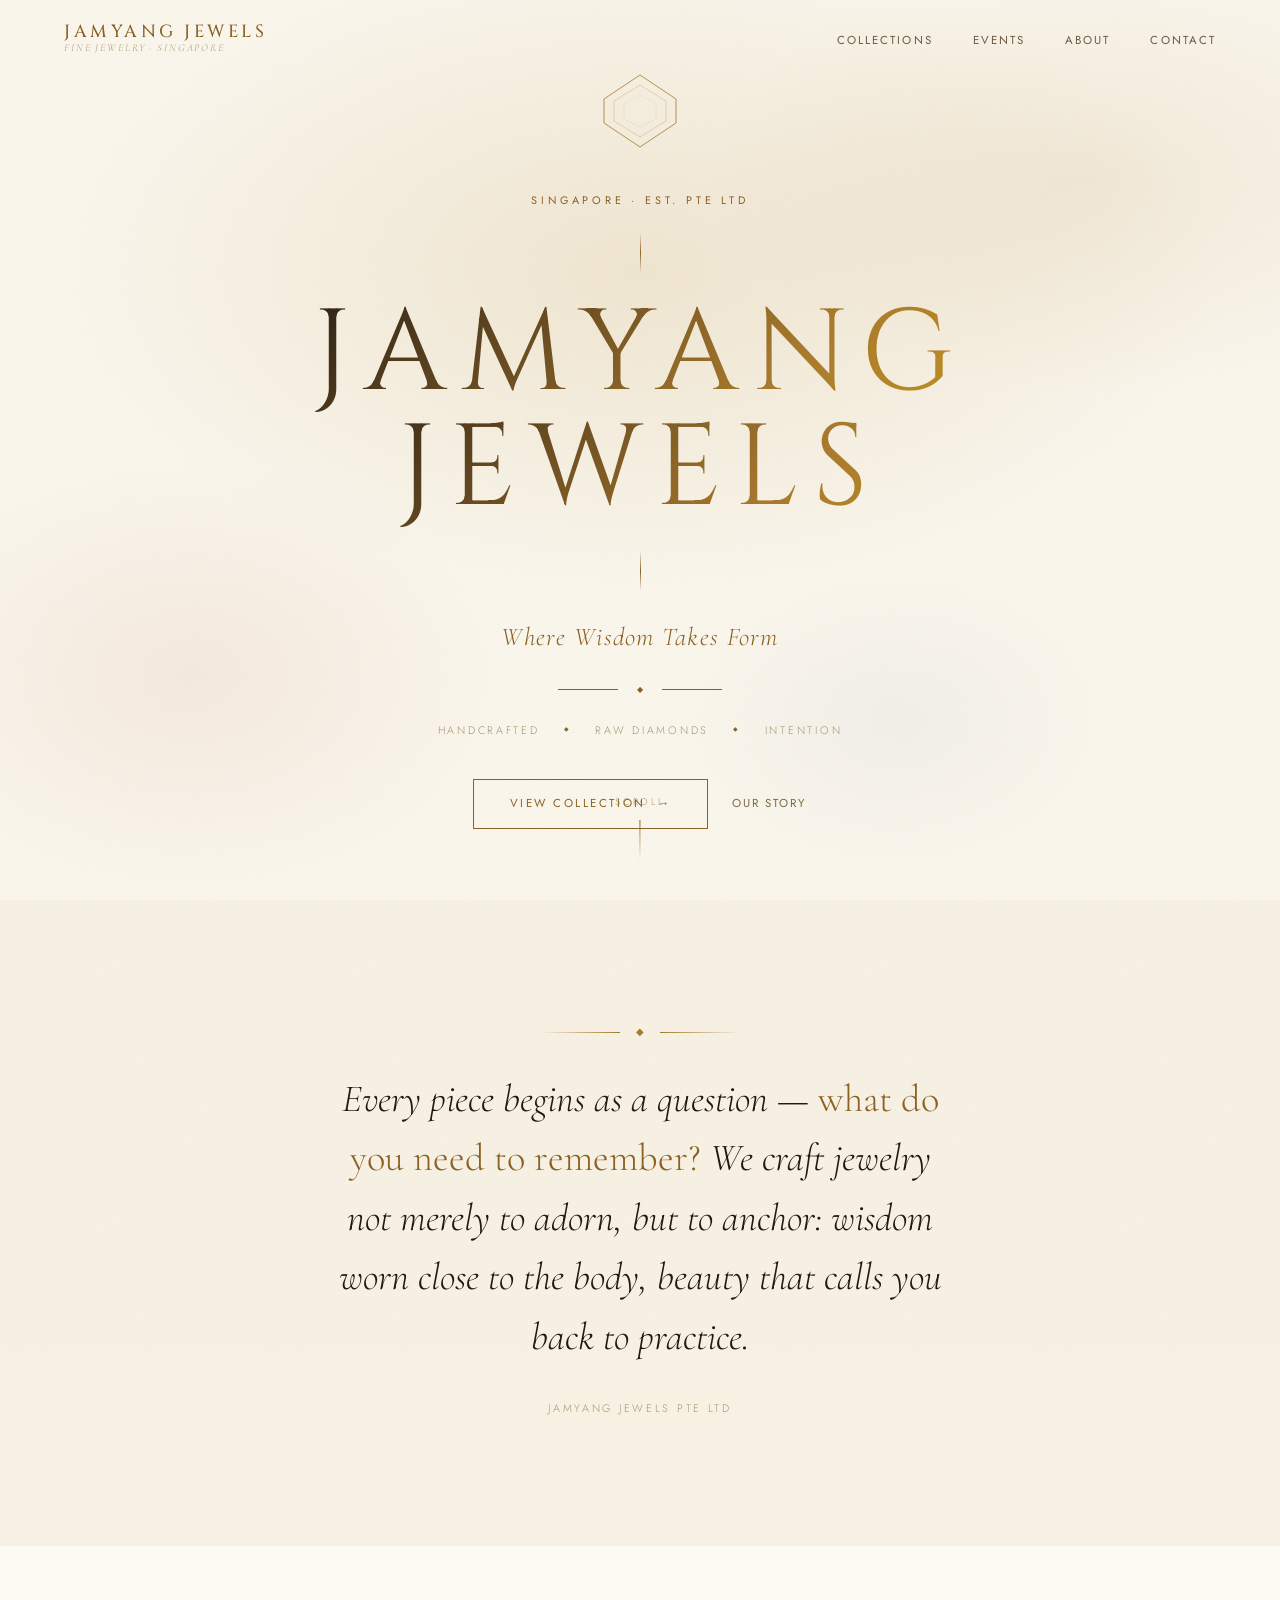
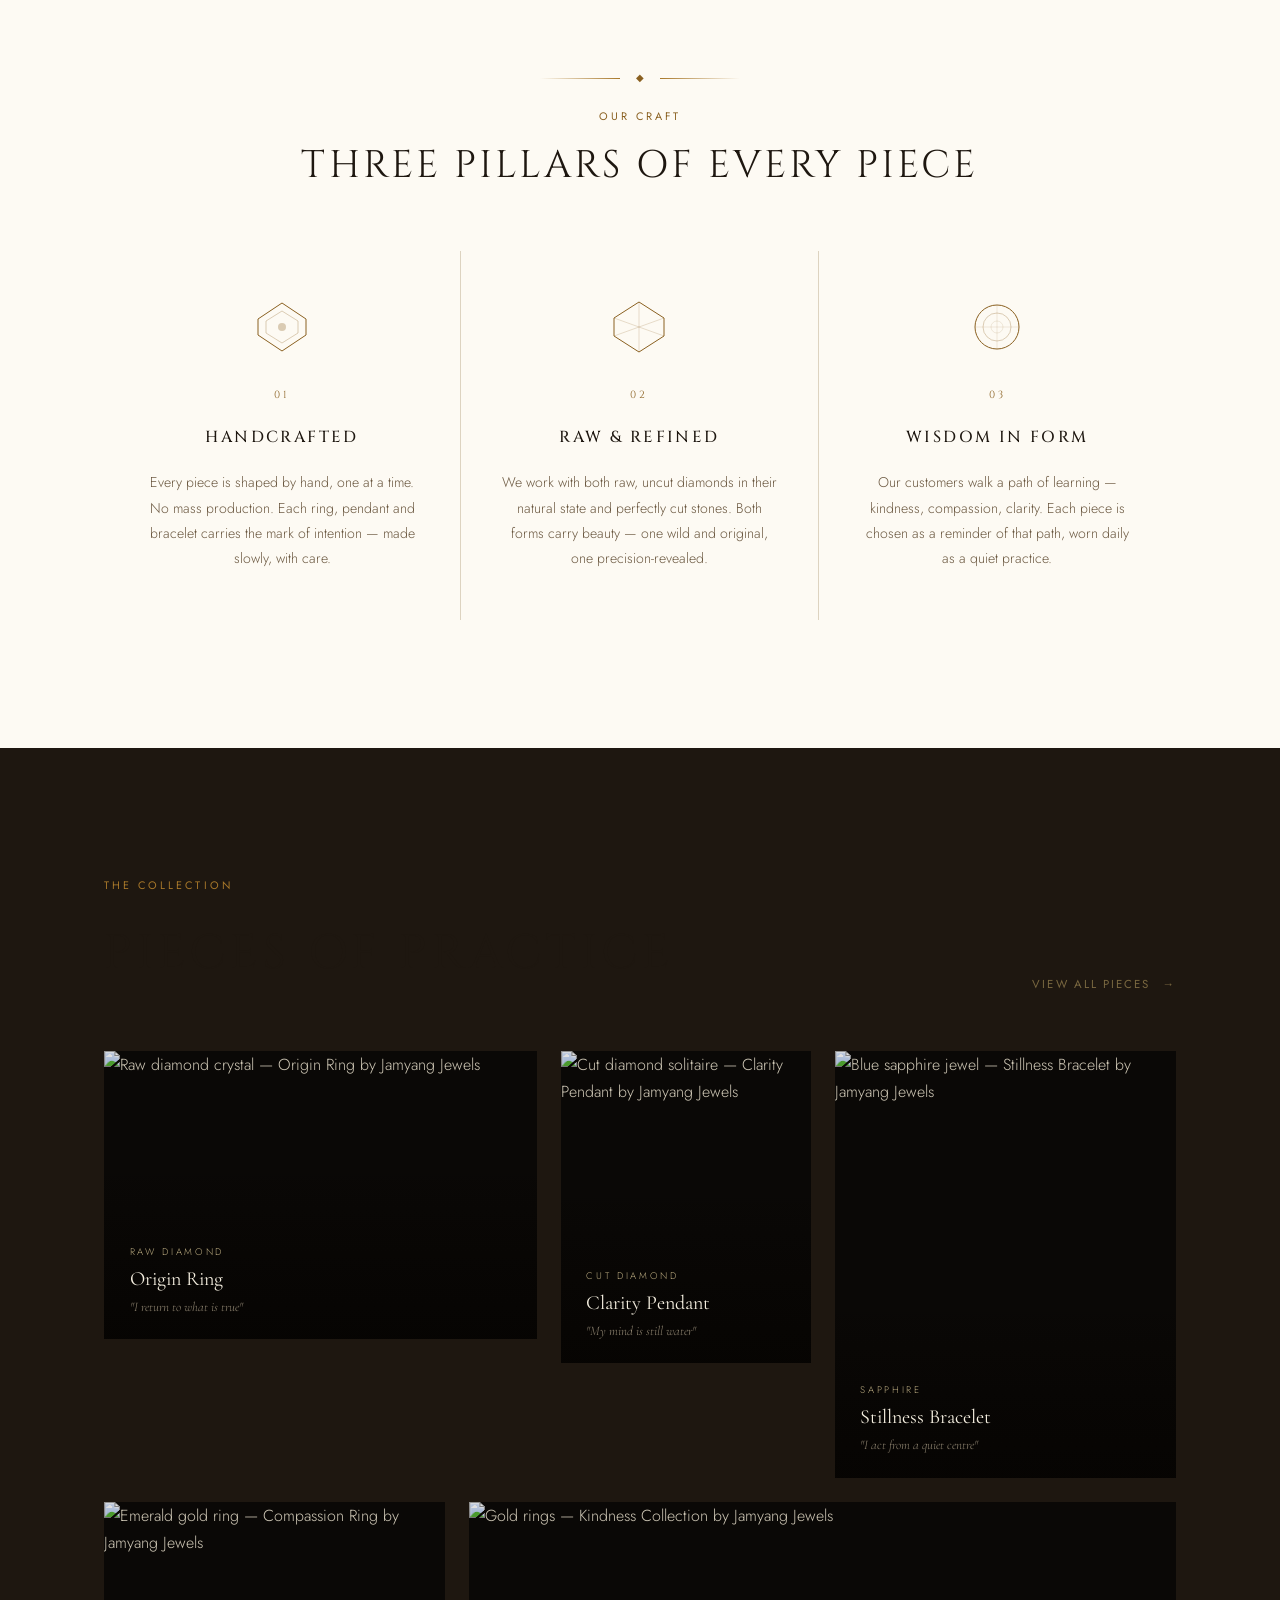
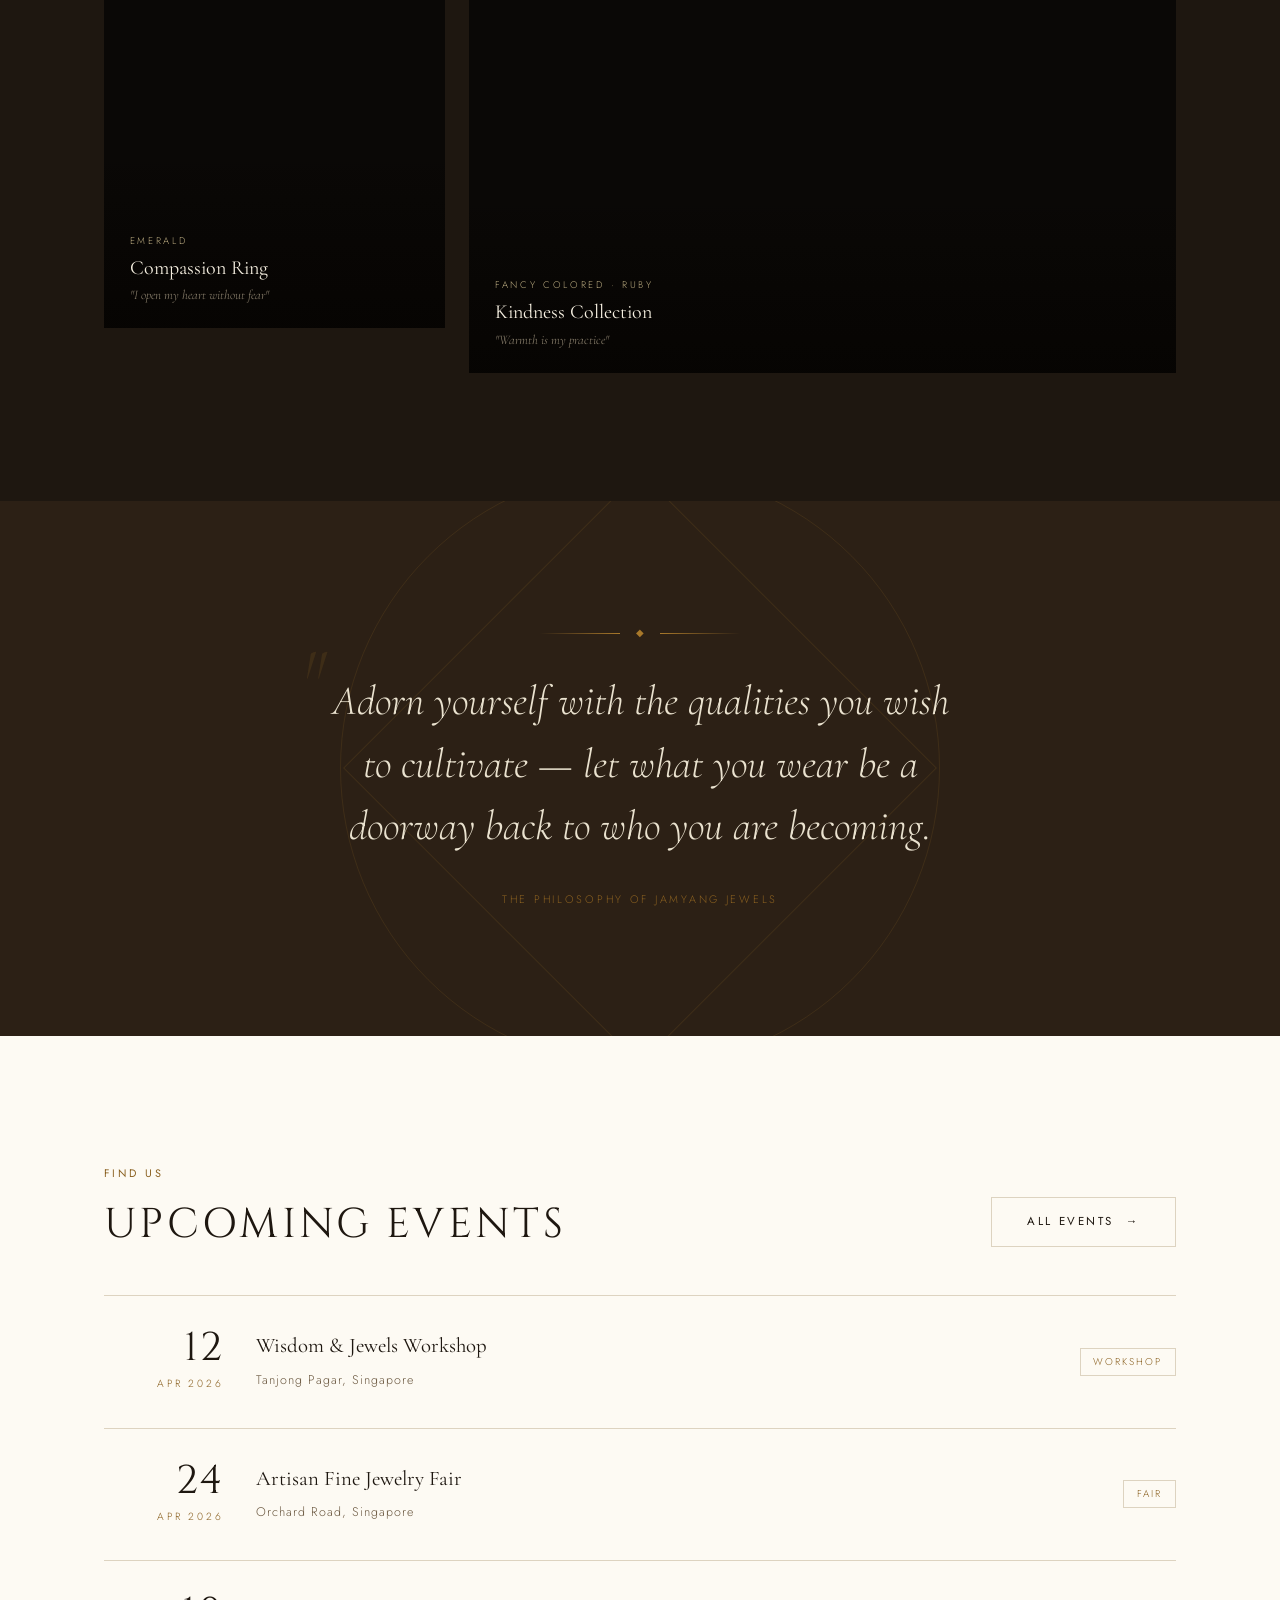
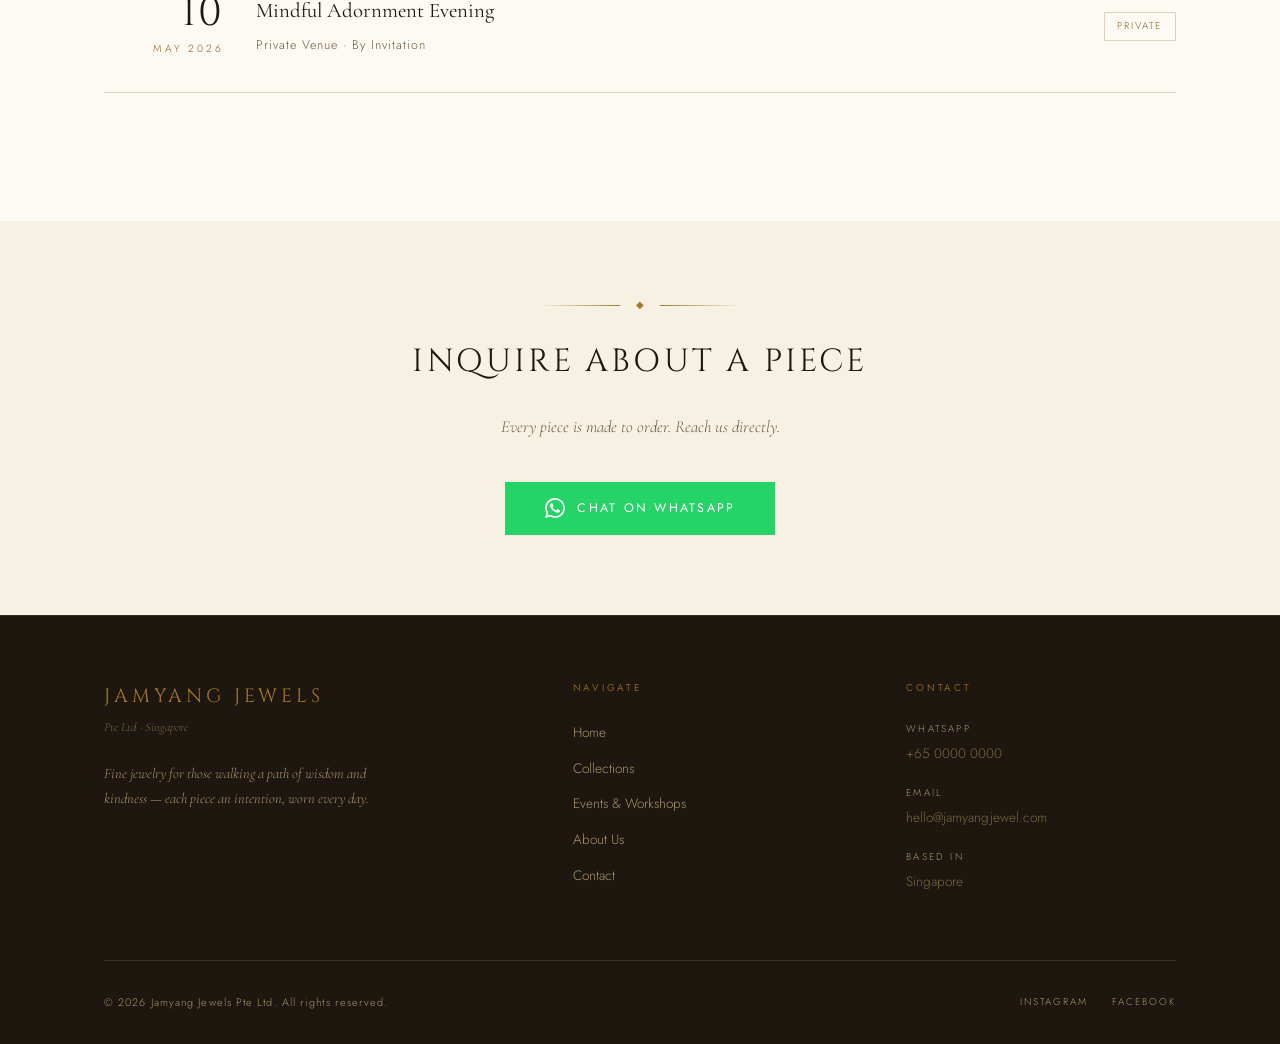
==== commit dfc99bc2: "feat: replace gem placeholders with real photography, editorial card redesign - Swap all CSS gem-bg " ====
--- a/index.html
+++ b/index.html
@@ -205,98 +205,68 @@
 
         <div class="collection-preview__grid">
 
-          <!-- Card 1: Raw Diamond -->
+          <!-- Card 1: Raw Diamond (landscape) -->
           <div class="piece-card" data-reveal data-delay="1">
             <div class="piece-card__image">
-              <div class="gem-bg gem-bg--raw">
-                <div class="gem-bg__facet" aria-hidden="true">
-                  <svg viewBox="0 0 80 80" fill="none"><polygon points="40,4 76,28 76,52 40,76 4,52 4,28" stroke="currentColor" stroke-width="1"/><line x1="4" y1="28" x2="76" y2="52" stroke="currentColor" stroke-width="0.5" opacity="0.5"/><line x1="4" y1="52" x2="76" y2="28" stroke="currentColor" stroke-width="0.5" opacity="0.5"/><line x1="40" y1="4" x2="40" y2="76" stroke="currentColor" stroke-width="0.5" opacity="0.5"/></svg>
-                </div>
+              <img src="https://images.unsplash.com/photo-1617038260897-41a1f14a8ca0?auto=format&fit=crop&w=1200&q=85" alt="Raw diamond crystal — Origin Ring by Jamyang Jewels" loading="eager" />
+              <div class="piece-card__info">
+                <span class="piece-card__type">Raw Diamond</span>
+                <h3 class="piece-card__name">Origin Ring</h3>
+                <p class="piece-card__intention"><em>"I return to what is true"</em></p>
               </div>
-              <div class="piece-card__overlay">
-                <span class="piece-card__overlay-text">View Piece</span>
-              </div>
-            </div>
-            <div class="piece-card__info">
-              <span class="piece-card__type">Raw Diamond</span>
-              <h3 class="piece-card__name">Origin Ring</h3>
-              <p class="piece-card__intention"><em>"I return to what is true"</em></p>
+              <div class="piece-card__overlay"><span class="piece-card__overlay-text">View Piece</span></div>
             </div>
           </div>
 
           <!-- Card 2: Cut Diamond -->
           <div class="piece-card" data-reveal data-delay="2">
             <div class="piece-card__image">
-              <div class="gem-bg gem-bg--diamond">
-                <div class="gem-bg__facet" aria-hidden="true">
-                  <svg viewBox="0 0 80 80" fill="none"><polygon points="40,8 72,32 72,48 40,72 8,48 8,32" stroke="currentColor" stroke-width="1"/><polygon points="40,18 62,34 62,46 40,62 18,46 18,34" stroke="currentColor" stroke-width="0.5" opacity="0.5"/></svg>
-                </div>
+              <img src="https://images.unsplash.com/photo-1515562141207-7a88fb7ce338?auto=format&fit=crop&w=800&q=85" alt="Cut diamond solitaire — Clarity Pendant by Jamyang Jewels" loading="lazy" />
+              <div class="piece-card__info">
+                <span class="piece-card__type">Cut Diamond</span>
+                <h3 class="piece-card__name">Clarity Pendant</h3>
+                <p class="piece-card__intention"><em>"My mind is still water"</em></p>
               </div>
-              <div class="piece-card__overlay">
-                <span class="piece-card__overlay-text">View Piece</span>
-              </div>
-            </div>
-            <div class="piece-card__info">
-              <span class="piece-card__type">Cut Diamond</span>
-              <h3 class="piece-card__name">Clarity Pendant</h3>
-              <p class="piece-card__intention"><em>"My mind is still water"</em></p>
+              <div class="piece-card__overlay"><span class="piece-card__overlay-text">View Piece</span></div>
             </div>
           </div>
 
           <!-- Card 3: Sapphire -->
           <div class="piece-card" data-reveal data-delay="3">
             <div class="piece-card__image">
-              <div class="gem-bg gem-bg--sapphire">
-                <div class="gem-bg__facet" aria-hidden="true">
-                  <svg viewBox="0 0 80 80" fill="none"><circle cx="40" cy="40" r="32" stroke="currentColor" stroke-width="0.8"/><circle cx="40" cy="40" r="22" stroke="currentColor" stroke-width="0.5" opacity="0.5"/><polygon points="40,10 68,30 68,50 40,70 12,50 12,30" stroke="currentColor" stroke-width="0.4" opacity="0.3"/></svg>
-                </div>
+              <img src="https://images.unsplash.com/photo-1599643478518-a784e5dc4c8f?auto=format&fit=crop&w=800&q=85" alt="Blue sapphire jewel — Stillness Bracelet by Jamyang Jewels" loading="lazy" />
+              <div class="piece-card__info">
+                <span class="piece-card__type">Sapphire</span>
+                <h3 class="piece-card__name">Stillness Bracelet</h3>
+                <p class="piece-card__intention"><em>"I act from a quiet centre"</em></p>
               </div>
-              <div class="piece-card__overlay">
-                <span class="piece-card__overlay-text">View Piece</span>
-              </div>
-            </div>
-            <div class="piece-card__info">
-              <span class="piece-card__type">Sapphire</span>
-              <h3 class="piece-card__name">Stillness Bracelet</h3>
-              <p class="piece-card__intention"><em>"I act from a quiet centre"</em></p>
+              <div class="piece-card__overlay"><span class="piece-card__overlay-text">View Piece</span></div>
             </div>
           </div>
 
           <!-- Card 4: Emerald -->
           <div class="piece-card" data-reveal data-delay="2">
             <div class="piece-card__image">
-              <div class="gem-bg gem-bg--emerald">
-                <div class="gem-bg__facet" aria-hidden="true">
-                  <svg viewBox="0 0 80 80" fill="none"><rect x="12" y="20" width="56" height="40" rx="2" stroke="currentColor" stroke-width="0.8"/><rect x="20" y="28" width="40" height="24" stroke="currentColor" stroke-width="0.5" opacity="0.5"/><line x1="12" y1="20" x2="68" y2="60" stroke="currentColor" stroke-width="0.4" opacity="0.3"/><line x1="68" y1="20" x2="12" y2="60" stroke="currentColor" stroke-width="0.4" opacity="0.3"/></svg>
-                </div>
+              <img src="https://images.unsplash.com/photo-1611591437281-460bfbe1220a?auto=format&fit=crop&w=800&q=85" alt="Emerald gold ring — Compassion Ring by Jamyang Jewels" loading="lazy" />
+              <div class="piece-card__info">
+                <span class="piece-card__type">Emerald</span>
+                <h3 class="piece-card__name">Compassion Ring</h3>
+                <p class="piece-card__intention"><em>"I open my heart without fear"</em></p>
               </div>
-              <div class="piece-card__overlay">
-                <span class="piece-card__overlay-text">View Piece</span>
-              </div>
-            </div>
-            <div class="piece-card__info">
-              <span class="piece-card__type">Emerald</span>
-              <h3 class="piece-card__name">Compassion Ring</h3>
-              <p class="piece-card__intention"><em>"I open my heart without fear"</em></p>
-            </div>
-          </div>
-
-          <!-- Card 5: Wide/landscape — Blush -->
+              <div class="piece-card__overlay"><span class="piece-card__overlay-text">View Piece</span></div>
+            </div>
+          </div>
+
+          <!-- Card 5: Ruby (wide/landscape) -->
           <div class="piece-card" data-reveal data-delay="3">
             <div class="piece-card__image">
-              <div class="gem-bg gem-bg--blush">
-                <div class="gem-bg__facet" aria-hidden="true">
-                  <svg viewBox="0 0 80 80" fill="none"><polygon points="40,5 75,27.5 75,52.5 40,75 5,52.5 5,27.5" stroke="currentColor" stroke-width="0.8"/><polygon points="40,15 65,30 65,50 40,65 15,50 15,30" stroke="currentColor" stroke-width="0.5" opacity="0.5"/><polygon points="40,25 55,33 55,47 40,55 25,47 25,33" stroke="currentColor" stroke-width="0.3" opacity="0.3"/></svg>
-                </div>
+              <img src="https://images.unsplash.com/photo-1602042628134-9e7bae6b1ab1?auto=format&fit=crop&w=1400&q=85" alt="Gold rings — Kindness Collection by Jamyang Jewels" loading="lazy" />
+              <div class="piece-card__info">
+                <span class="piece-card__type">Fancy Colored · Ruby</span>
+                <h3 class="piece-card__name">Kindness Collection</h3>
+                <p class="piece-card__intention"><em>"Warmth is my practice"</em></p>
               </div>
-              <div class="piece-card__overlay">
-                <span class="piece-card__overlay-text">View Piece</span>
-              </div>
-            </div>
-            <div class="piece-card__info">
-              <span class="piece-card__type">Fancy Colored · Ruby</span>
-              <h3 class="piece-card__name">Kindness Collection</h3>
-              <p class="piece-card__intention"><em>"Warmth is my practice"</em></p>
+              <div class="piece-card__overlay"><span class="piece-card__overlay-text">View Piece</span></div>
             </div>
           </div>
 
--- a/css/style.css
+++ b/css/style.css
@@ -6,31 +6,36 @@
 
 /* ─── 1. CUSTOM PROPERTIES ────────────────────────────────── */
 :root {
-  /* Obsidian palette */
-  --obsidian:         #070503;
-  --obsidian-mid:     #110D08;
-  --obsidian-surface: #1A1410;
-  --obsidian-border:  #2E2418;
-
-  /* Gold palette */
-  --gold:             #C9A96E;
-  --gold-bright:      #E8D5A0;
-  --gold-pale:        #F4ECD6;
-  --gold-muted:       #7A6235;
-  --gold-dim:         rgba(201, 169, 110, 0.15);
-  --gold-glow:        rgba(201, 169, 110, 0.08);
-
-  /* Cream palette — light sections */
-  --cream:            #FAF6EE;
-  --cream-dark:       #F0E9DA;
-  --cream-border:     #D8CEBA;
-
-  /* Text */
-  --text-light:       #EAE2CF;
-  --text-muted:       #9A8A6E;
-  --text-very-muted:  #5A4E3C;
-  --text-dark:        #1A1410;
-  --text-dark-muted:  #6B5C44;
+  /* Light / ivory palette — now dominant */
+  --obsidian:         #FDFAF3;
+  --obsidian-mid:     #F7F1E4;
+  --obsidian-surface: #EFE8D8;
+  --obsidian-border:  #DDD3C0;
+
+  /* Deep accent — used sparingly for drama */
+  --deep:             #1E1710;
+  --deep-mid:         #2C2015;
+  --deep-border:      #3E3020;
+
+  /* Gold palette — richer for light backgrounds */
+  --gold:             #A8782A;
+  --gold-bright:      #C9971F;
+  --gold-pale:        #E8D5A0;
+  --gold-muted:       #8A6020;
+  --gold-dim:         rgba(168, 120, 42, 0.15);
+  --gold-glow:        rgba(168, 120, 42, 0.08);
+
+  /* Cream palette */
+  --cream:            #FDFAF3;
+  --cream-dark:       #F7F1E4;
+  --cream-border:     #DDD3C0;
+
+  /* Text — dark on light backgrounds */
+  --text-light:       #1E1710;
+  --text-muted:       #7A6840;
+  --text-very-muted:  #A8956E;
+  --text-dark:        #1E1710;
+  --text-dark-muted:  #6B5840;
 
   /* Accent — colored stones */
   --blush:            #C47A60;
@@ -78,8 +83,8 @@
 }
 
 body {
-  background-color: var(--obsidian);
-  color: var(--text-light);
+  background-color: var(--cream);
+  color: var(--text-dark);
   font-family: var(--font-sans);
   font-weight: 300;
   line-height: 1.7;
@@ -152,10 +157,10 @@
 }
 
 .nav.scrolled {
-  background: rgba(7, 5, 3, 0.92);
+  background: rgba(253, 250, 243, 0.94);
   backdrop-filter: blur(12px);
   -webkit-backdrop-filter: blur(12px);
-  border-bottom-color: var(--obsidian-border);
+  border-bottom-color: var(--cream-border);
   padding-top: 1rem;
   padding-bottom: 1rem;
 }
@@ -172,7 +177,7 @@
   font-size: 1.1rem;
   font-weight: 500;
   letter-spacing: 0.2em;
-  color: var(--gold);
+  color: var(--gold-muted);
   text-transform: uppercase;
 }
 
@@ -181,7 +186,7 @@
   font-size: 0.65rem;
   font-style: italic;
   letter-spacing: 0.18em;
-  color: var(--text-muted);
+  color: var(--text-very-muted);
   text-transform: uppercase;
 }
 
@@ -197,7 +202,7 @@
   font-weight: 400;
   letter-spacing: 0.18em;
   text-transform: uppercase;
-  color: var(--text-muted);
+  color: var(--text-dark-muted);
   transition: color 0.3s ease;
   position: relative;
 }
@@ -263,7 +268,7 @@
 .nav__mobile-menu {
   position: fixed;
   inset: 0;
-  background: var(--obsidian);
+  background: var(--deep);
   z-index: 150;
   display: flex;
   flex-direction: column;
@@ -311,13 +316,13 @@
 }
 
 .section--dark {
-  background: var(--obsidian);
-  color: var(--text-light);
+  background: var(--deep);
+  color: #EAE2CF;
 }
 
 .section--mid {
-  background: var(--obsidian-mid);
-  color: var(--text-light);
+  background: var(--deep-mid);
+  color: #EAE2CF;
 }
 
 .section--light {
@@ -415,8 +420,8 @@
 }
 
 .btn--gold {
-  border: 1px solid var(--gold);
-  color: var(--gold);
+  border: 1px solid var(--gold-muted);
+  color: var(--gold-muted);
   background: transparent;
 }
 
@@ -424,14 +429,14 @@
   content: '';
   position: absolute;
   inset: 0;
-  background: var(--gold);
+  background: var(--gold-muted);
   transform: translateX(-101%);
   transition: transform 0.5s var(--ease-out);
   z-index: -1;
 }
 
 .btn--gold:hover {
-  color: var(--obsidian);
+  color: var(--cream);
 }
 
 .btn--gold:hover::before {
@@ -493,18 +498,19 @@
   align-items: center;
   justify-content: center;
   overflow: hidden;
-  background: var(--obsidian);
-}
-
-/* Atmospheric background */
+  background: #FAF6EC;
+}
+
+/* Atmospheric background — warm gold light pools */
 .hero::before {
   content: '';
   position: absolute;
   inset: 0;
   background:
-    radial-gradient(ellipse 60% 60% at 50% 40%, rgba(201, 169, 110, 0.07) 0%, transparent 70%),
-    radial-gradient(ellipse 40% 40% at 20% 80%, rgba(196, 122, 96, 0.04) 0%, transparent 60%),
-    radial-gradient(ellipse 50% 50% at 80% 20%, rgba(78, 109, 160, 0.04) 0%, transparent 60%);
+    radial-gradient(ellipse 70% 55% at 50% 30%, rgba(201, 169, 110, 0.22) 0%, transparent 65%),
+    radial-gradient(ellipse 40% 40% at 15% 75%, rgba(196, 122, 96, 0.10) 0%, transparent 60%),
+    radial-gradient(ellipse 50% 40% at 85% 20%, rgba(168, 120, 42, 0.10) 0%, transparent 60%),
+    radial-gradient(ellipse 30% 30% at 70% 80%, rgba(78, 109, 160, 0.05) 0%, transparent 55%);
 }
 
 .hero__inner {
@@ -544,7 +550,7 @@
   font-weight: 400;
   letter-spacing: 0.35em;
   text-transform: uppercase;
-  color: var(--gold);
+  color: var(--gold-muted);
   opacity: 0;
   animation: fade-up 1.2s var(--ease-out) 0.3s forwards;
 }
@@ -573,10 +579,11 @@
   display: block;
   background: linear-gradient(
     135deg,
-    var(--text-light) 0%,
-    var(--gold-pale) 40%,
-    var(--gold-bright) 60%,
-    var(--text-light) 100%
+    #2C2015 0%,
+    #A8782A 35%,
+    #C9971F 55%,
+    #8A6020 75%,
+    #2C2015 100%
   );
   background-size: 200% 200%;
   -webkit-background-clip: text;
@@ -597,7 +604,7 @@
   font-weight: 300;
   font-style: italic;
   letter-spacing: 0.05em;
-  color: var(--gold);
+  color: var(--gold-muted);
   opacity: 0;
   animation: fade-up 1.2s var(--ease-out) 0.9s forwards;
 }
@@ -630,7 +637,7 @@
   font-weight: 300;
   letter-spacing: 0.25em;
   text-transform: uppercase;
-  color: var(--text-muted);
+  color: var(--text-very-muted);
   opacity: 0;
   animation: fade-up 1s ease 1.2s forwards;
 }
@@ -692,7 +699,7 @@
 /* ─── 10. MANIFESTO SECTION ───────────────────────────────── */
 .manifesto {
   padding: var(--section-v) 0;
-  background: var(--obsidian-mid);
+  background: var(--cream-dark);
   text-align: center;
 }
 
@@ -702,13 +709,13 @@
   font-weight: 300;
   font-style: italic;
   line-height: 1.55;
-  color: var(--text-light);
+  color: var(--text-dark);
   max-width: 820px;
   margin: 2rem auto;
 }
 
 .manifesto__text em {
-  color: var(--gold);
+  color: var(--gold-muted);
   font-style: normal;
 }
 
@@ -717,7 +724,7 @@
   font-size: 0.68rem;
   letter-spacing: 0.25em;
   text-transform: uppercase;
-  color: var(--text-muted);
+  color: var(--text-very-muted);
   margin-top: 1.5rem;
 }
 
@@ -784,7 +791,7 @@
 /* ─── 12. COLLECTION PREVIEW ──────────────────────────────── */
 .collection-preview {
   padding: var(--section-v) 0;
-  background: var(--obsidian);
+  background: var(--deep);
 }
 
 .collection-preview__header {
@@ -823,12 +830,13 @@
 .piece-card:nth-child(4) { grid-column: 1 / 5; grid-row: 2; }
 .piece-card:nth-child(5) { grid-column: 5 / 13; grid-row: 2; }
 
-/* Gem placeholder visual */
+/* ── Real-photo card image ───────────────────────────────── */
 .piece-card__image {
   width: 100%;
   aspect-ratio: 4/5;
   position: relative;
   overflow: hidden;
+  background: #0a0806;
 }
 
 .piece-card:nth-child(1) .piece-card__image,
@@ -838,171 +846,75 @@
 .piece-card:nth-child(3) .piece-card__image,
 .piece-card:nth-child(4) .piece-card__image { aspect-ratio: 4/5; }
 
-.gem-bg {
+.piece-card__image img {
   width: 100%;
   height: 100%;
-  position: relative;
-  transition: transform 0.8s var(--ease-out);
-}
-
-.piece-card:hover .gem-bg {
-  transform: scale(1.05);
-}
-
-/* Diamond-type gem */
-.gem-bg--diamond {
-  background:
-    linear-gradient(135deg,
-      rgba(240, 235, 220, 0.06) 0%,
-      rgba(201, 169, 110, 0.12) 25%,
-      rgba(255, 255, 255, 0.08) 50%,
-      rgba(201, 169, 110, 0.08) 75%,
-      rgba(240, 235, 220, 0.04) 100%
-    );
-  background-color: #0f0c08;
-}
-
-.gem-bg--diamond::before {
-  content: '';
+  object-fit: cover;
+  display: block;
+  transition: transform 1s var(--ease-out), filter 0.6s ease;
+  filter: brightness(0.88) saturate(1.05);
+}
+
+.piece-card:hover .piece-card__image img {
+  transform: scale(1.07);
+  filter: brightness(1) saturate(1.15);
+}
+
+/* Bottom-gradient info overlay (always visible) */
+.piece-card__info {
   position: absolute;
-  inset: 0;
-  background: conic-gradient(
-    from 30deg at 60% 40%,
-    transparent 0deg,
-    rgba(201, 169, 110, 0.18) 60deg,
-    transparent 120deg,
-    rgba(255, 255, 255, 0.06) 180deg,
-    transparent 240deg,
-    rgba(201, 169, 110, 0.1) 300deg,
-    transparent 360deg
+  bottom: 0;
+  left: 0;
+  right: 0;
+  padding: 5rem 1.6rem 1.6rem;
+  background: linear-gradient(
+    to top,
+    rgba(6, 4, 2, 0.92) 0%,
+    rgba(6, 4, 2, 0.55) 45%,
+    transparent 100%
   );
-  animation: gem-rotate 12s linear infinite;
-}
-
-/* Blush/colored stone gem */
-.gem-bg--blush {
-  background-color: #100a08;
-  background: linear-gradient(
-    145deg,
-    rgba(196, 122, 96, 0.08) 0%,
-    rgba(201, 169, 110, 0.06) 40%,
-    rgba(196, 122, 96, 0.12) 100%
-  );
-}
-
-.gem-bg--blush::before {
-  content: '';
-  position: absolute;
-  inset: 0;
-  background: radial-gradient(ellipse at 40% 35%, rgba(196, 122, 96, 0.2) 0%, transparent 60%);
-  animation: gem-pulse 6s ease-in-out infinite;
-}
-
-/* Sapphire gem */
-.gem-bg--sapphire {
-  background-color: #060810;
-  background: linear-gradient(
-    135deg,
-    rgba(78, 109, 160, 0.08) 0%,
-    rgba(201, 169, 110, 0.06) 50%,
-    rgba(78, 109, 160, 0.1) 100%
-  );
-}
-
-.gem-bg--sapphire::before {
-  content: '';
-  position: absolute;
-  inset: 0;
-  background: radial-gradient(ellipse at 55% 40%, rgba(78, 109, 160, 0.25) 0%, transparent 60%);
-  animation: gem-pulse 7s ease-in-out 1s infinite;
-}
-
-/* Emerald gem */
-.gem-bg--emerald {
-  background-color: #060c08;
-  background: linear-gradient(
-    150deg,
-    rgba(82, 122, 104, 0.08) 0%,
-    rgba(201, 169, 110, 0.05) 50%,
-    rgba(82, 122, 104, 0.12) 100%
-  );
-}
-
-.gem-bg--emerald::before {
-  content: '';
-  position: absolute;
-  inset: 0;
-  background: radial-gradient(ellipse at 45% 45%, rgba(82, 122, 104, 0.22) 0%, transparent 60%);
-  animation: gem-pulse 8s ease-in-out 2s infinite;
-}
-
-/* Raw diamond */
-.gem-bg--raw {
-  background-color: #0c0a06;
-  background: linear-gradient(
-    120deg,
-    rgba(180, 170, 150, 0.06) 0%,
-    rgba(201, 169, 110, 0.14) 35%,
-    rgba(240, 230, 200, 0.08) 70%,
-    rgba(180, 170, 150, 0.04) 100%
-  );
-}
-
-.gem-bg--raw::before {
-  content: '';
-  position: absolute;
-  inset: 0;
-  background: conic-gradient(
-    from 0deg at 50% 50%,
-    transparent 0deg,
-    rgba(201, 169, 110, 0.08) 45deg,
-    transparent 90deg,
-    rgba(255, 255, 255, 0.04) 135deg,
-    transparent 180deg,
-    rgba(201, 169, 110, 0.06) 225deg,
-    transparent 270deg,
-    rgba(255, 255, 255, 0.03) 315deg,
-    transparent 360deg
-  );
-  animation: gem-rotate 18s linear infinite reverse;
-}
-
-/* Diamond SVG overlay */
-.gem-bg__facet {
-  position: absolute;
-  inset: 0;
-  display: flex;
-  align-items: center;
-  justify-content: center;
-  opacity: 0.12;
-}
-
-.gem-bg__facet svg {
-  width: 45%;
-  height: 45%;
-  color: var(--gold);
-}
-
-@keyframes gem-rotate {
-  from { transform: rotate(0deg); }
-  to   { transform: rotate(360deg); }
-}
-
-@keyframes gem-pulse {
-  0%, 100% { opacity: 0.6; }
-  50%       { opacity: 1; }
-}
-
-/* Hover overlay on cards */
+  transform: translateY(4px);
+  transition: transform 0.5s var(--ease-out);
+}
+
+.piece-card:hover .piece-card__info {
+  transform: translateY(0);
+}
+
+.piece-card__type {
+  font-family: var(--font-sans);
+  font-size: 0.6rem;
+  letter-spacing: 0.28em;
+  text-transform: uppercase;
+  color: var(--gold-pale);
+  display: block;
+  margin-bottom: 0.4rem;
+  opacity: 0.8;
+}
+
+.piece-card__name {
+  font-family: var(--font-serif);
+  font-size: 1.25rem;
+  font-weight: 400;
+  color: #F5EFE0;
+  margin-bottom: 0.3rem;
+  line-height: 1.2;
+}
+
+.piece-card__intention {
+  font-family: var(--font-serif);
+  font-size: 0.82rem;
+  font-style: italic;
+  color: rgba(220, 205, 175, 0.65);
+}
+
+/* Hover "View" badge */
 .piece-card__overlay {
   position: absolute;
-  inset: 0;
-  background: rgba(7, 5, 3, 0.7);
-  display: flex;
-  align-items: center;
-  justify-content: center;
+  top: 1.2rem;
+  right: 1.2rem;
   opacity: 0;
-  transition: opacity 0.5s ease;
+  transition: opacity 0.4s ease;
 }
 
 .piece-card:hover .piece-card__overlay {
@@ -1011,47 +923,21 @@
 
 .piece-card__overlay-text {
   font-family: var(--font-sans);
-  font-size: 0.68rem;
-  letter-spacing: 0.28em;
-  text-transform: uppercase;
-  color: var(--gold);
-  border: 1px solid var(--gold);
-  padding: 0.7rem 1.5rem;
-}
-
-.piece-card__info {
-  padding: 1.2rem 0 0;
-}
-
-.piece-card__type {
-  font-family: var(--font-sans);
-  font-size: 0.62rem;
+  font-size: 0.6rem;
   letter-spacing: 0.22em;
   text-transform: uppercase;
-  color: var(--gold-muted);
-  display: block;
-  margin-bottom: 0.4rem;
-}
-
-.piece-card__name {
-  font-family: var(--font-serif);
-  font-size: 1.15rem;
-  font-weight: 400;
-  color: var(--text-light);
-  margin-bottom: 0.3rem;
-}
-
-.piece-card__intention {
-  font-family: var(--font-serif);
-  font-size: 0.85rem;
-  font-style: italic;
-  color: var(--text-muted);
+  color: #F5EFE0;
+  background: rgba(6, 4, 2, 0.65);
+  backdrop-filter: blur(6px);
+  -webkit-backdrop-filter: blur(6px);
+  border: 1px solid rgba(201, 169, 110, 0.4);
+  padding: 0.5rem 1rem;
 }
 
 /* ─── 13. PHILOSOPHY / QUOTE SECTION ──────────────────────── */
 .philosophy {
   padding: var(--section-v) 0;
-  background: var(--obsidian-surface);
+  background: var(--deep-mid);
   text-align: center;
   position: relative;
   overflow: hidden;
@@ -1093,7 +979,7 @@
   font-weight: 300;
   font-style: italic;
   line-height: 1.5;
-  color: var(--text-light);
+  color: #EAE2CF;
   max-width: 780px;
   margin: 2rem auto;
   position: relative;
@@ -1208,7 +1094,7 @@
 /* ─── 15. WHATSAPP CTA BAND ────────────────────────────────── */
 .cta-band {
   padding: 5rem 0;
-  background: var(--obsidian-surface);
+  background: var(--cream-dark);
   text-align: center;
 }
 
@@ -1218,7 +1104,7 @@
   font-weight: 400;
   letter-spacing: 0.1em;
   text-transform: uppercase;
-  color: var(--text-light);
+  color: var(--text-dark);
   margin: 1.5rem auto;
   max-width: 600px;
 }
@@ -1227,7 +1113,7 @@
   font-family: var(--font-serif);
   font-size: 1.05rem;
   font-style: italic;
-  color: var(--text-muted);
+  color: var(--text-dark-muted);
   margin-bottom: 2.5rem;
 }
 
@@ -1250,8 +1136,8 @@
 
 /* ─── 16. FOOTER ──────────────────────────────────────────── */
 .footer {
-  background: var(--obsidian);
-  border-top: 1px solid var(--obsidian-border);
+  background: var(--deep);
+  border-top: 1px solid var(--deep-border);
   padding: 4rem 0 2rem;
 }
 
@@ -1260,7 +1146,7 @@
   grid-template-columns: 1.5fr 1fr 1fr;
   gap: 4rem;
   padding-bottom: 3rem;
-  border-bottom: 1px solid var(--obsidian-border);
+  border-bottom: 1px solid var(--deep-border);
 }
 
 .footer__brand-name {
@@ -1419,7 +1305,7 @@
 .page-hero {
   padding-top: 10rem;
   padding-bottom: 4rem;
-  background: var(--obsidian);
+  background: var(--cream-dark);
   text-align: center;
   position: relative;
 }
@@ -1431,7 +1317,7 @@
   left: 0;
   right: 0;
   height: 1px;
-  background: linear-gradient(90deg, transparent, var(--obsidian-border), transparent);
+  background: linear-gradient(90deg, transparent, var(--cream-border), transparent);
 }
 
 .page-hero__title {
@@ -1440,7 +1326,7 @@
   font-weight: 400;
   letter-spacing: 0.15em;
   text-transform: uppercase;
-  color: var(--text-light);
+  color: var(--text-dark);
   margin: 1.5rem 0 1rem;
 }
 
@@ -1448,7 +1334,7 @@
   font-family: var(--font-serif);
   font-size: 1.1rem;
   font-style: italic;
-  color: var(--text-muted);
+  color: var(--text-dark-muted);
 }
 
 /* ─── 19. ABOUT PAGE SPECIFICS ────────────────────────────── */
@@ -1475,6 +1361,21 @@
 .about-story__visual {
   aspect-ratio: 3/4;
   position: relative;
+  overflow: hidden;
+  background: #0a0806;
+}
+
+.about-story__visual img {
+  width: 100%;
+  height: 100%;
+  object-fit: cover;
+  display: block;
+  transition: transform 1s var(--ease-out);
+  filter: brightness(0.9) saturate(1.05);
+}
+
+.about-story:hover .about-story__visual img {
+  transform: scale(1.04);
 }
 
 .about-story__text {
@@ -1544,16 +1445,21 @@
   overflow: hidden;
   position: relative;
   margin-bottom: 1.2rem;
-}
-
-.collection-item__gem {
+  background: #0a0806;
+}
+
+.collection-item__img img {
   width: 100%;
   height: 100%;
-  transition: transform 0.8s var(--ease-out);
-}
-
-.collection-item:hover .collection-item__gem {
-  transform: scale(1.06);
+  object-fit: cover;
+  display: block;
+  transition: transform 0.9s var(--ease-out), filter 0.5s ease;
+  filter: brightness(0.88) saturate(1.05);
+}
+
+.collection-item:hover .collection-item__img img {
+  transform: scale(1.07);
+  filter: brightness(1) saturate(1.15);
 }
 
 .collection-item__category {
@@ -1582,7 +1488,7 @@
 
 /* ─── 21. EVENTS PAGE ─────────────────────────────────────── */
 .events-list {
-  border-top: 1px solid var(--obsidian-border);
+  border-top: 1px solid var(--deep-border);
   margin-bottom: 5rem;
 }
 
@@ -1591,7 +1497,7 @@
   grid-template-columns: 140px 1fr;
   gap: 3rem;
   padding: 2.5rem 0;
-  border-bottom: 1px solid var(--obsidian-border);
+  border-bottom: 1px solid var(--deep-border);
   transition: padding 0.3s ease;
 }
 
@@ -1600,7 +1506,7 @@
 }
 
 .event-full__date-block {
-  border-right: 1px solid var(--obsidian-border);
+  border-right: 1px solid var(--deep-border);
   padding-right: 3rem;
   text-align: center;
 }
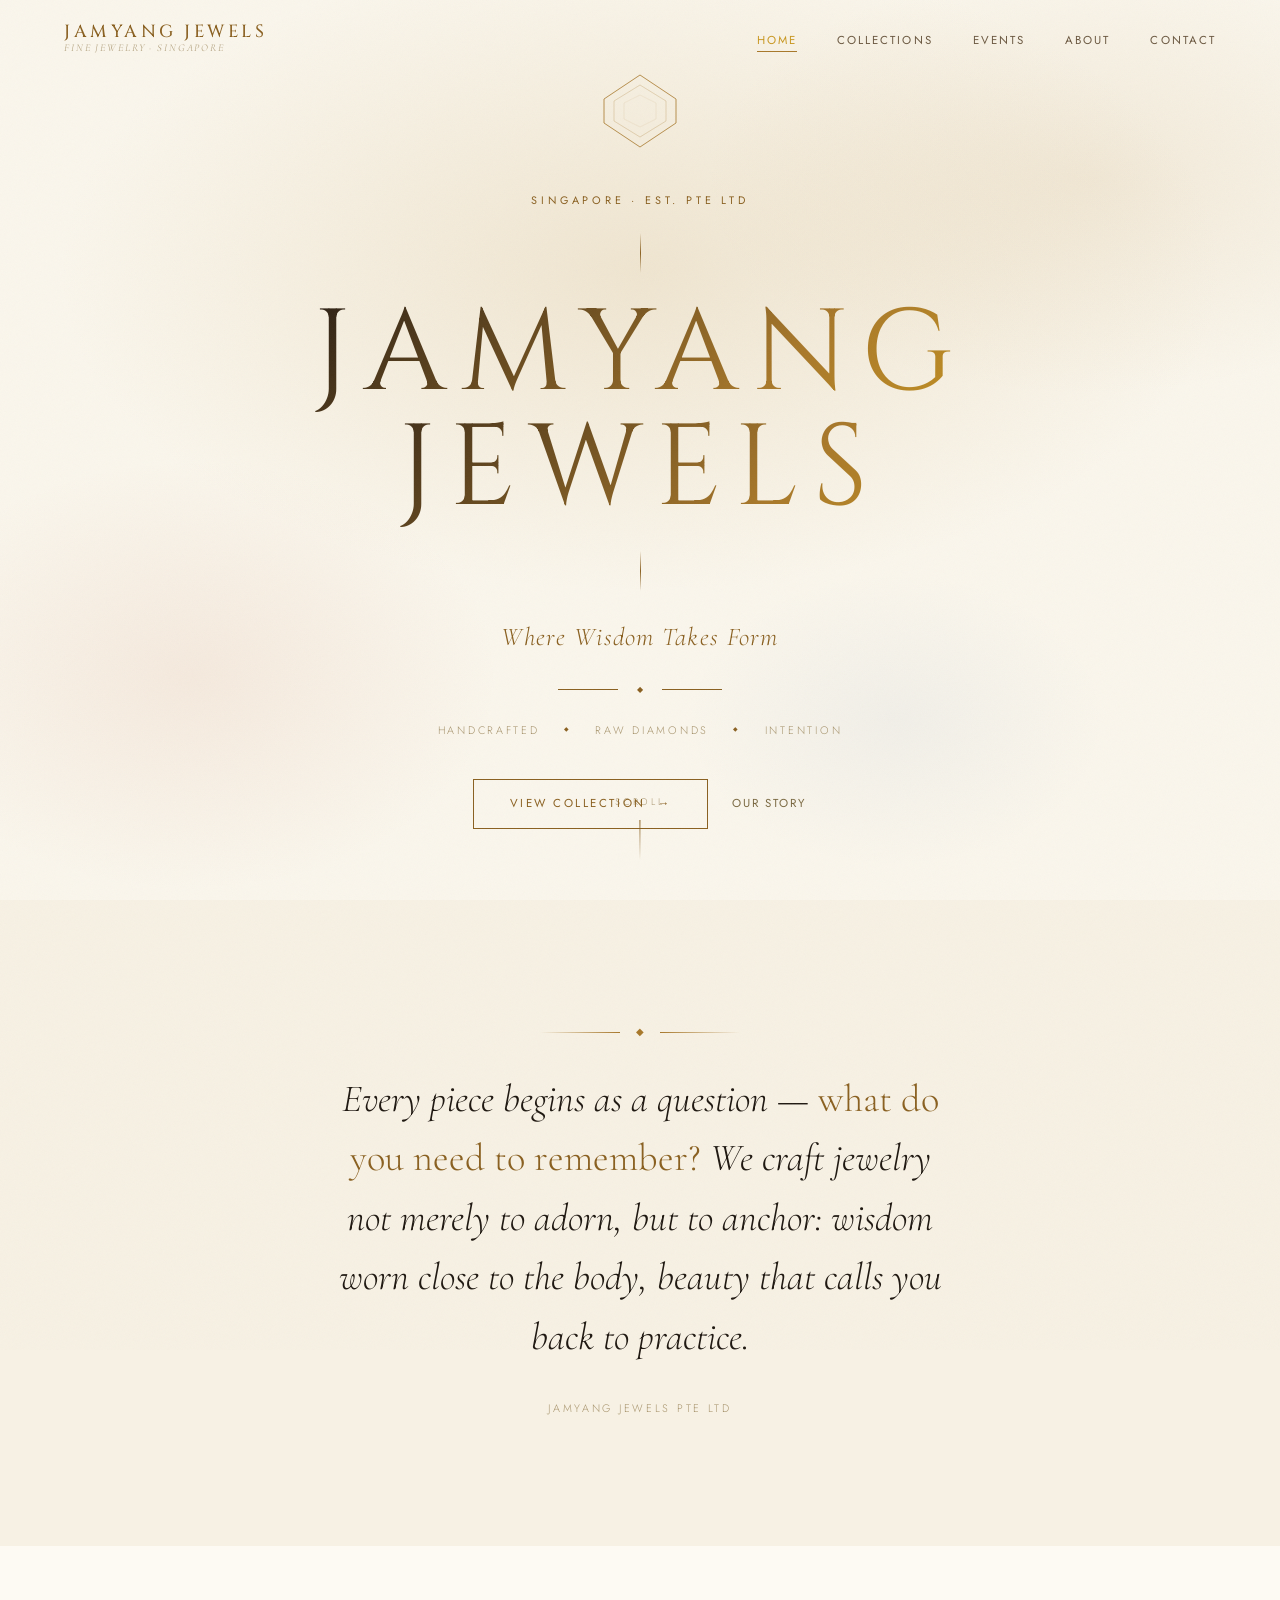
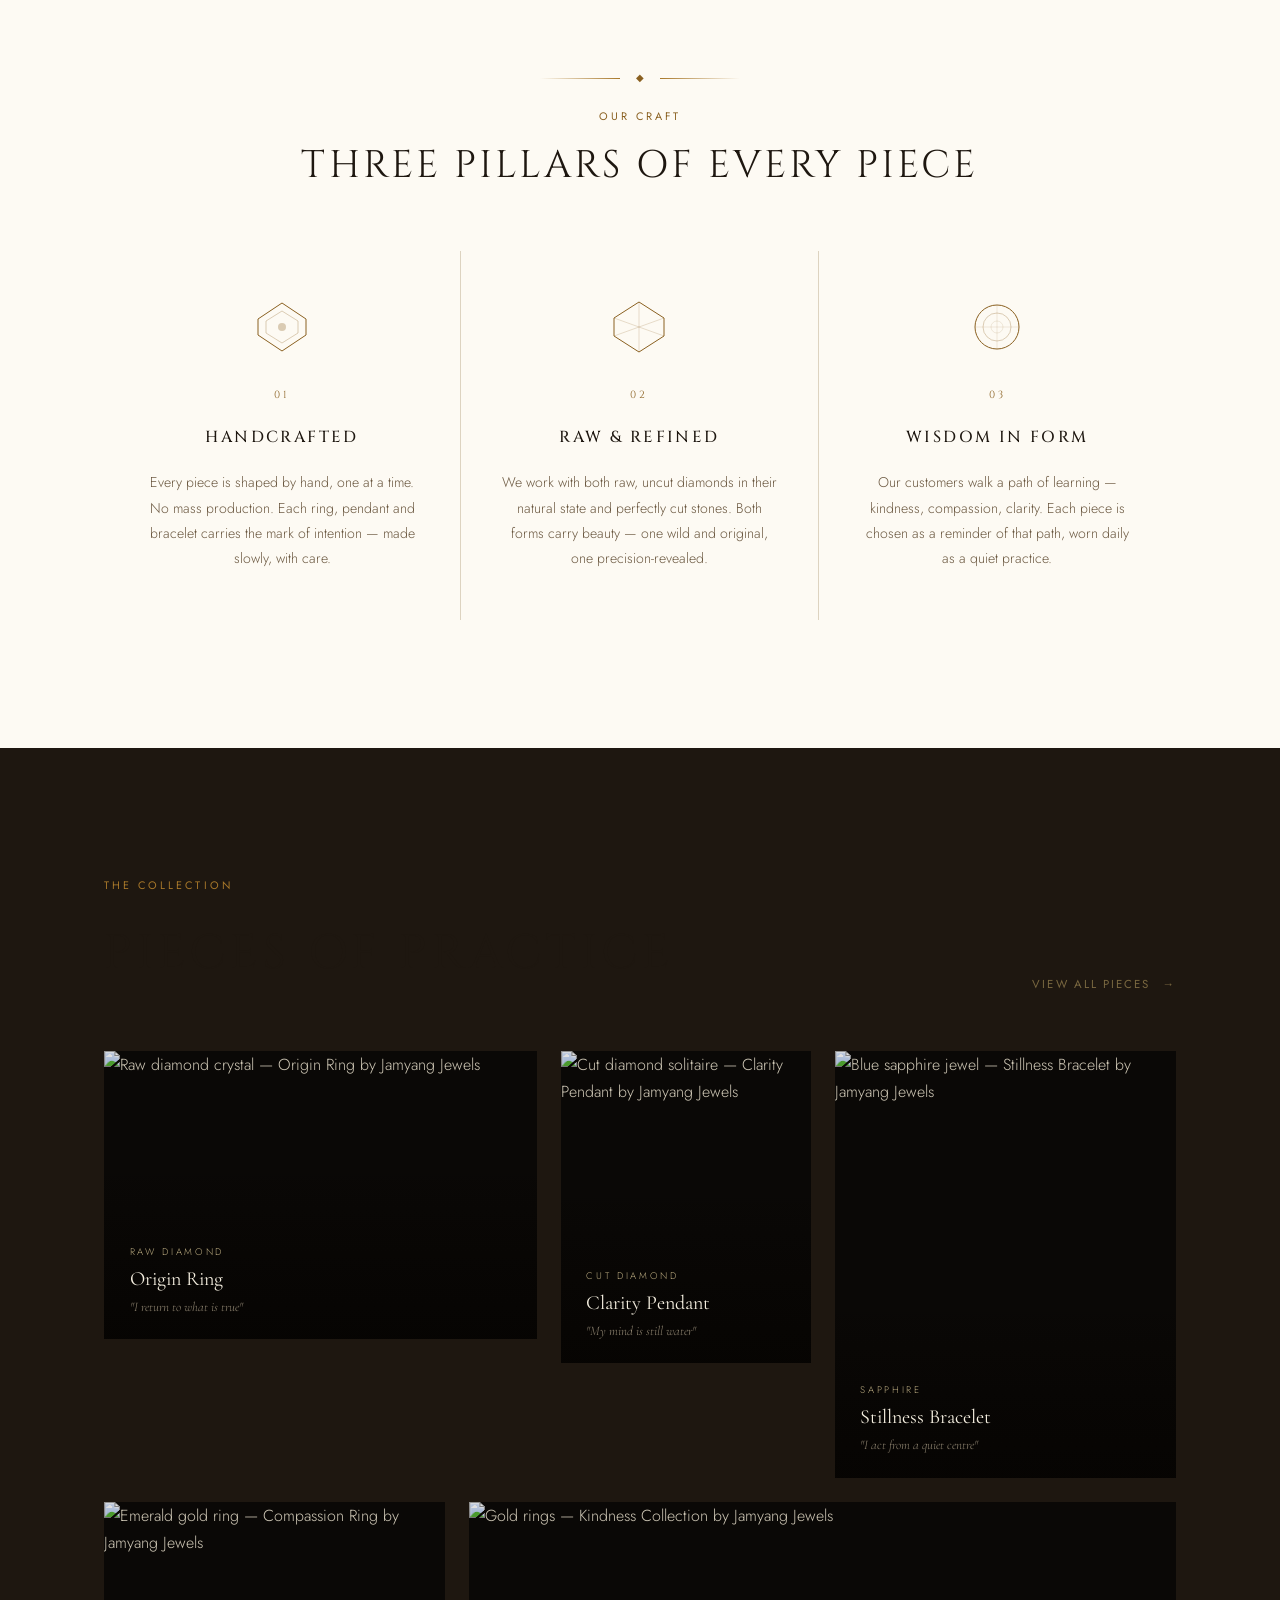
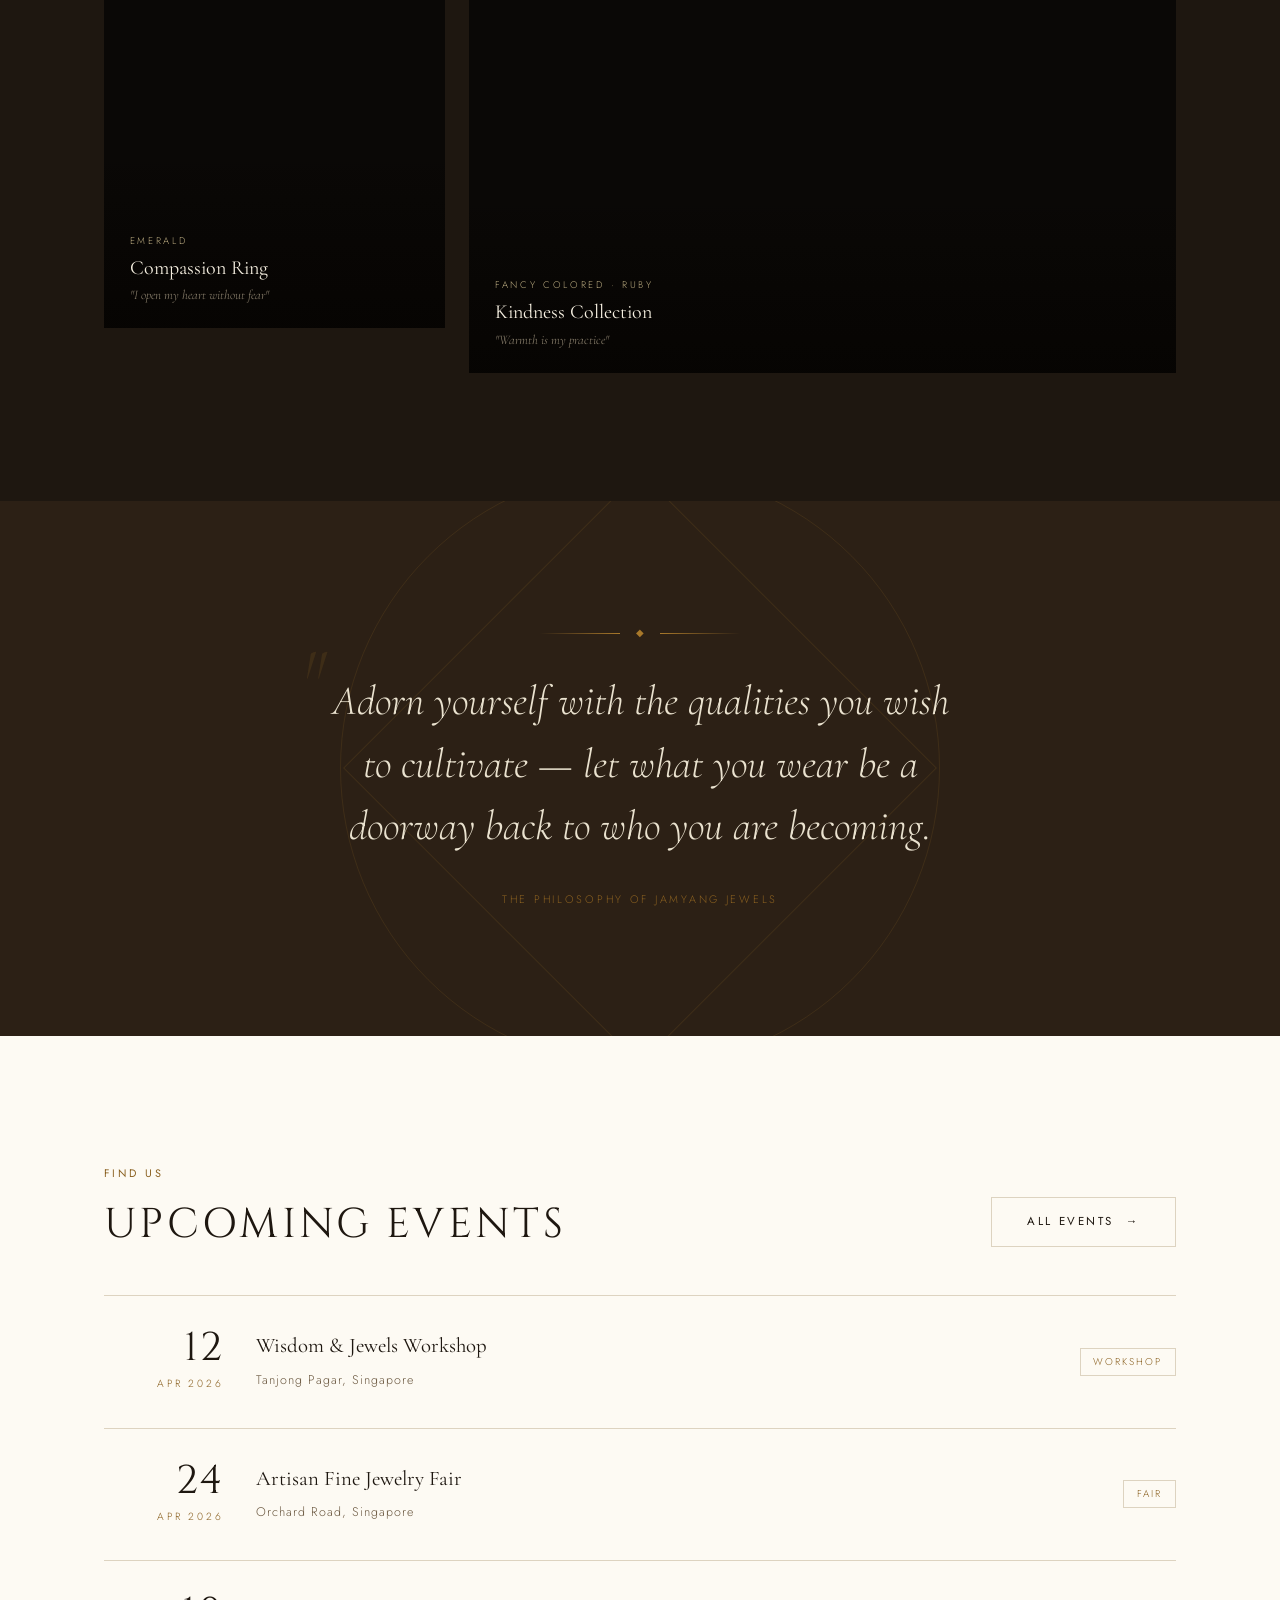
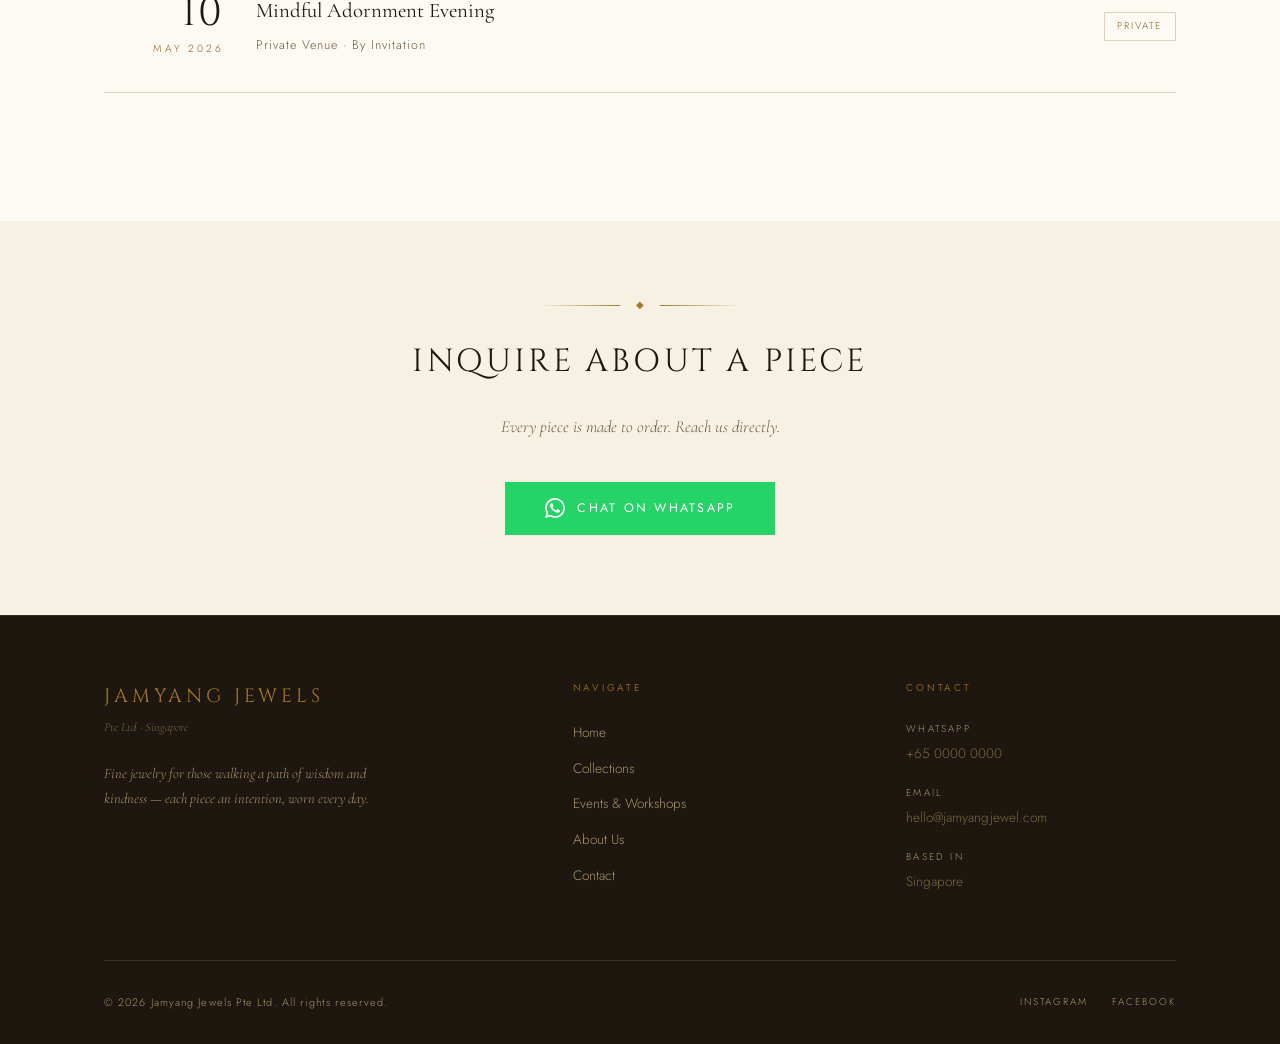
==== commit 92391f7c: "feat: add Home tab to nav bar on all pages" ====
--- a/index.html
+++ b/index.html
@@ -29,6 +29,7 @@
       <span class="nav__logo-sub">Fine Jewelry · Singapore</span>
     </a>
     <ul class="nav__links" role="list">
+      <li><a href="index.html" class="nav__link active">Home</a></li>
       <li><a href="collections.html" class="nav__link">Collections</a></li>
       <li><a href="events.html" class="nav__link">Events</a></li>
       <li><a href="about.html" class="nav__link">About</a></li>
@@ -41,6 +42,7 @@
 
   <!-- Mobile overlay menu -->
   <div class="nav__mobile-menu" role="dialog" aria-label="Mobile navigation">
+    <a href="index.html" class="nav__mobile-link">Home</a>
     <a href="collections.html" class="nav__mobile-link">Collections</a>
     <a href="events.html" class="nav__mobile-link">Events</a>
     <a href="about.html" class="nav__mobile-link">About</a>
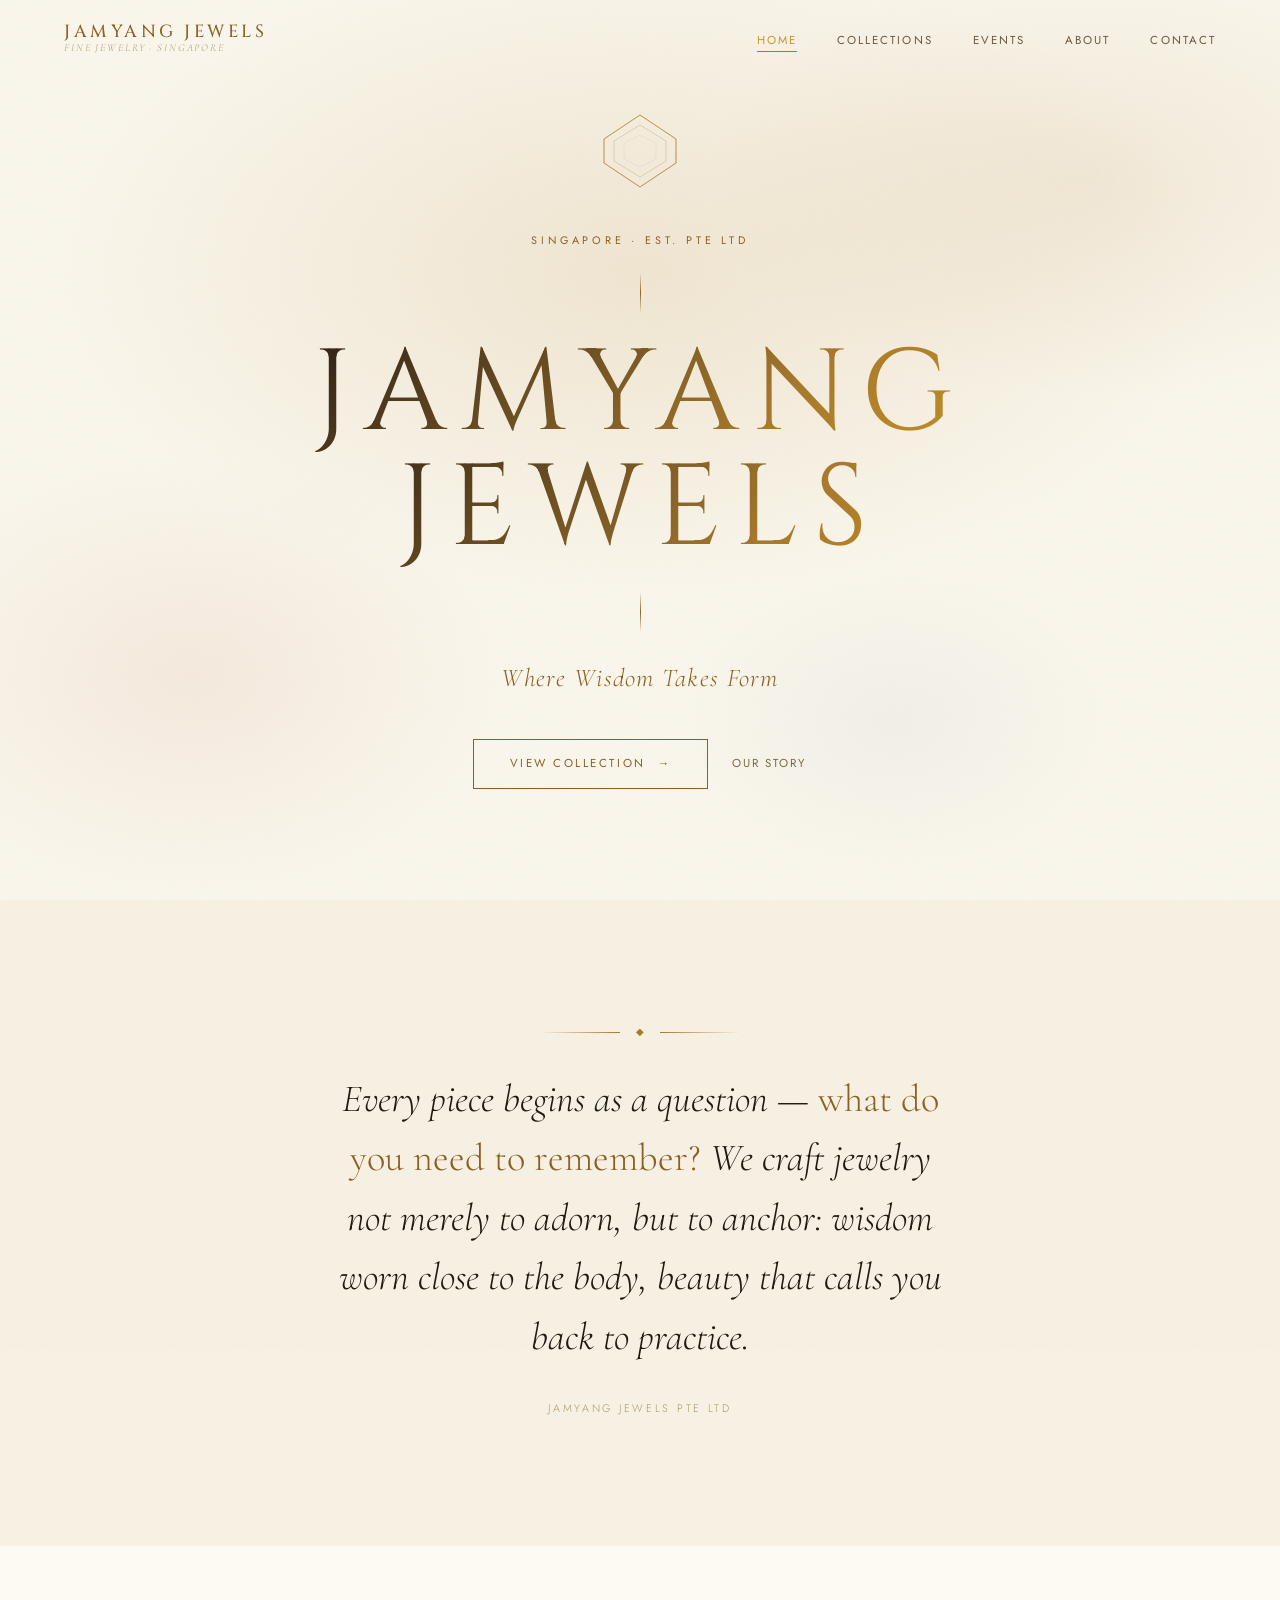
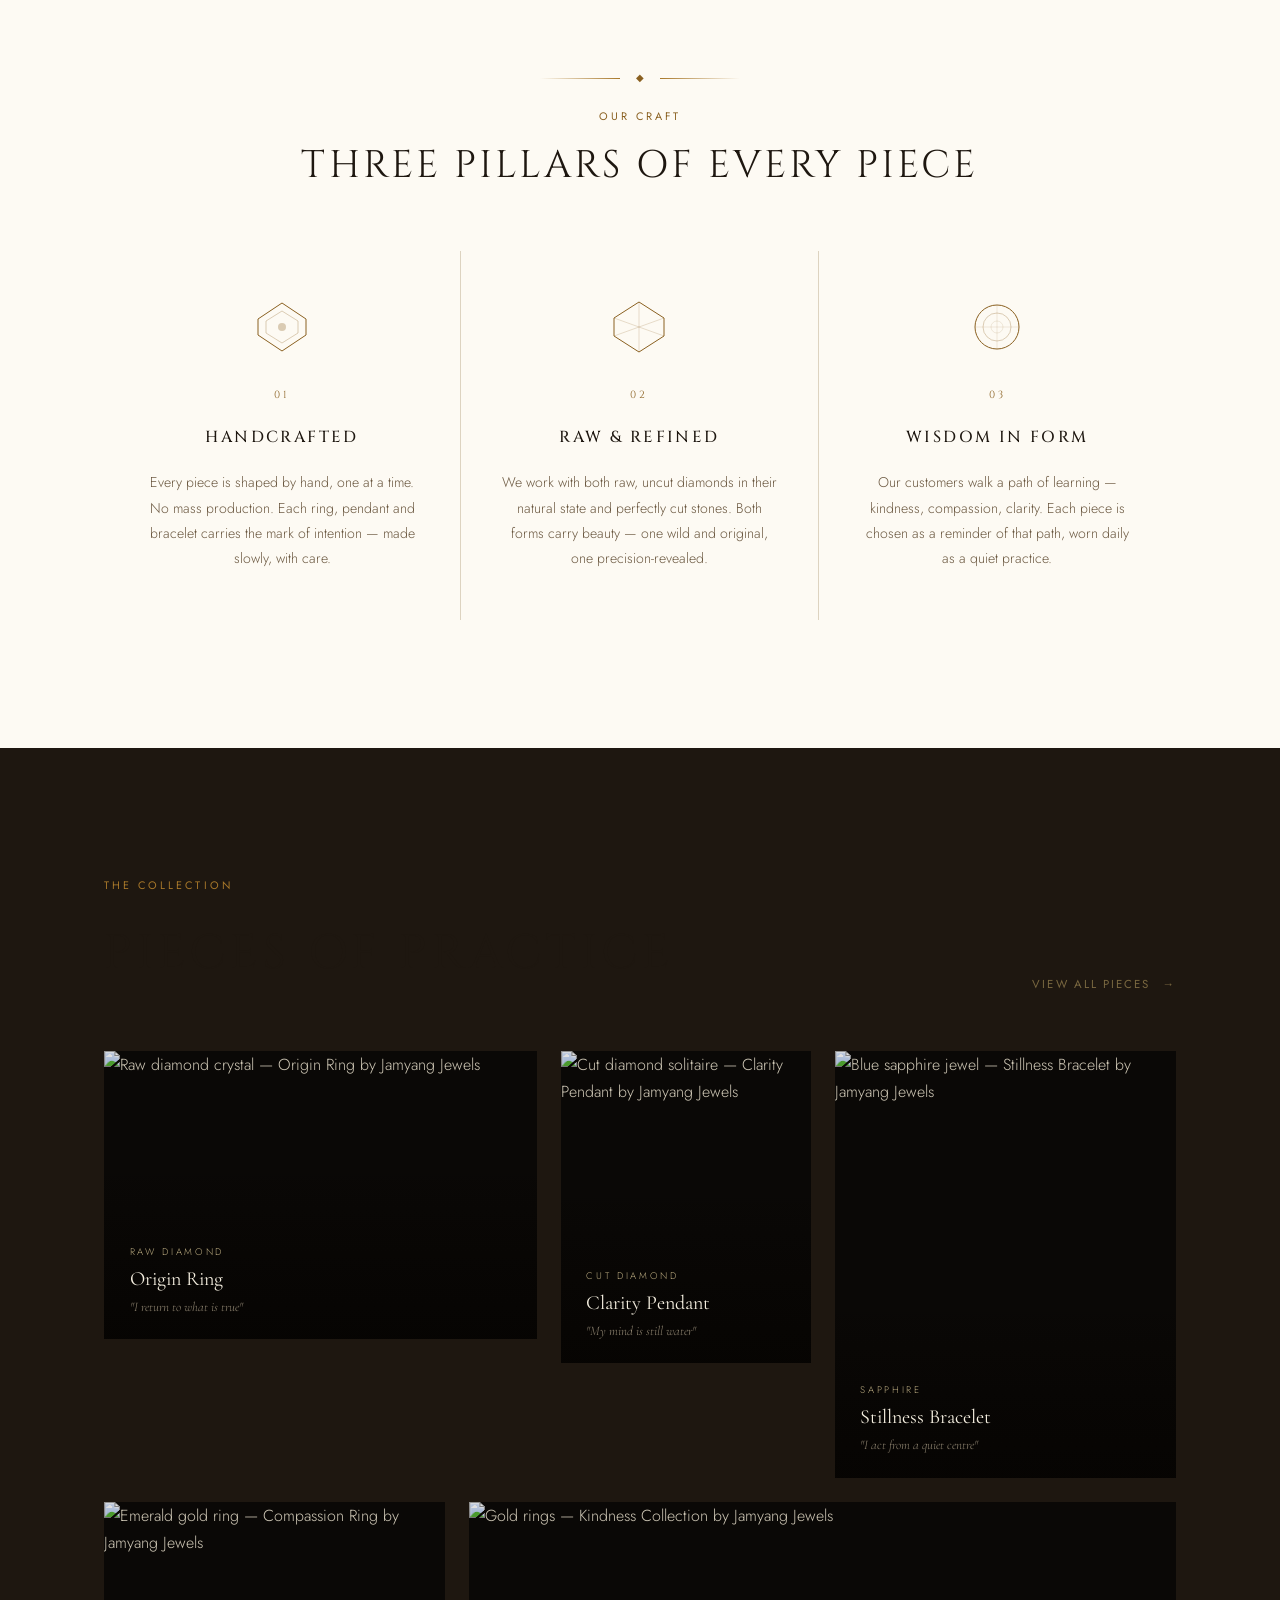
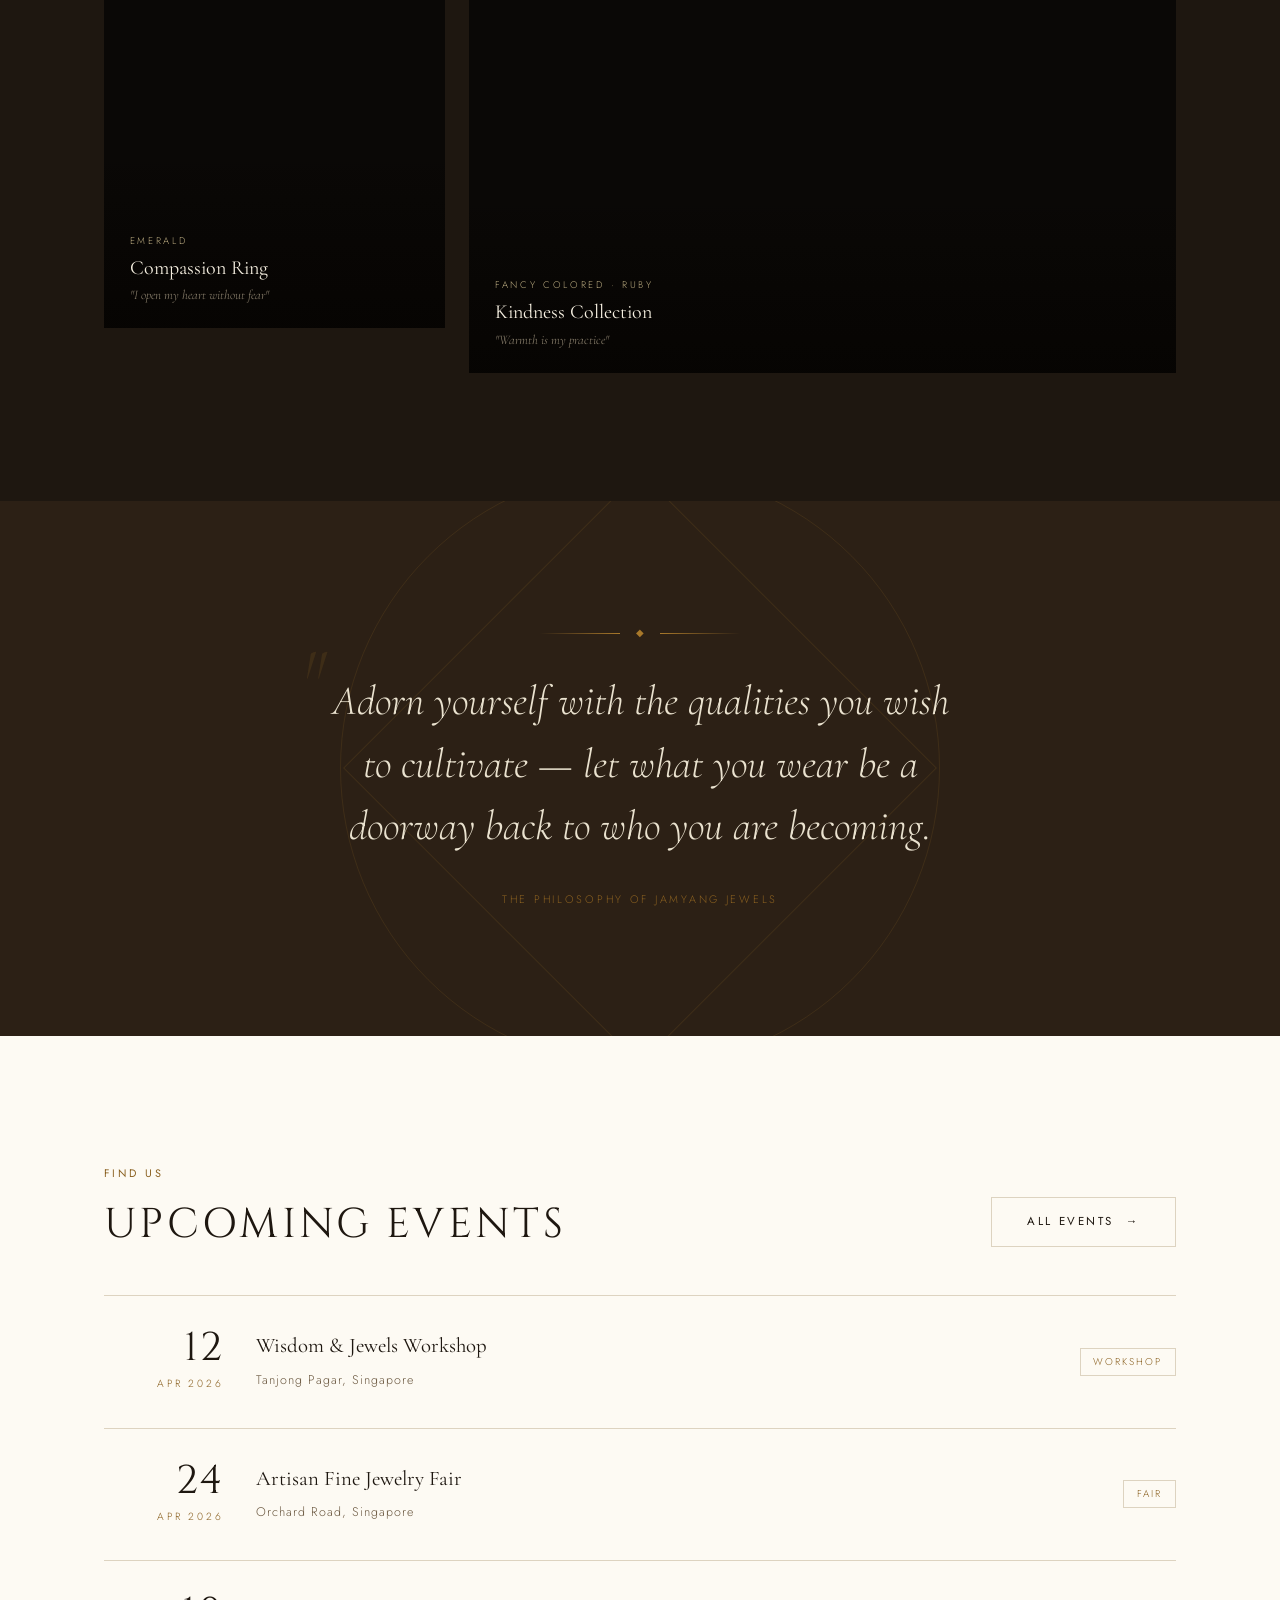
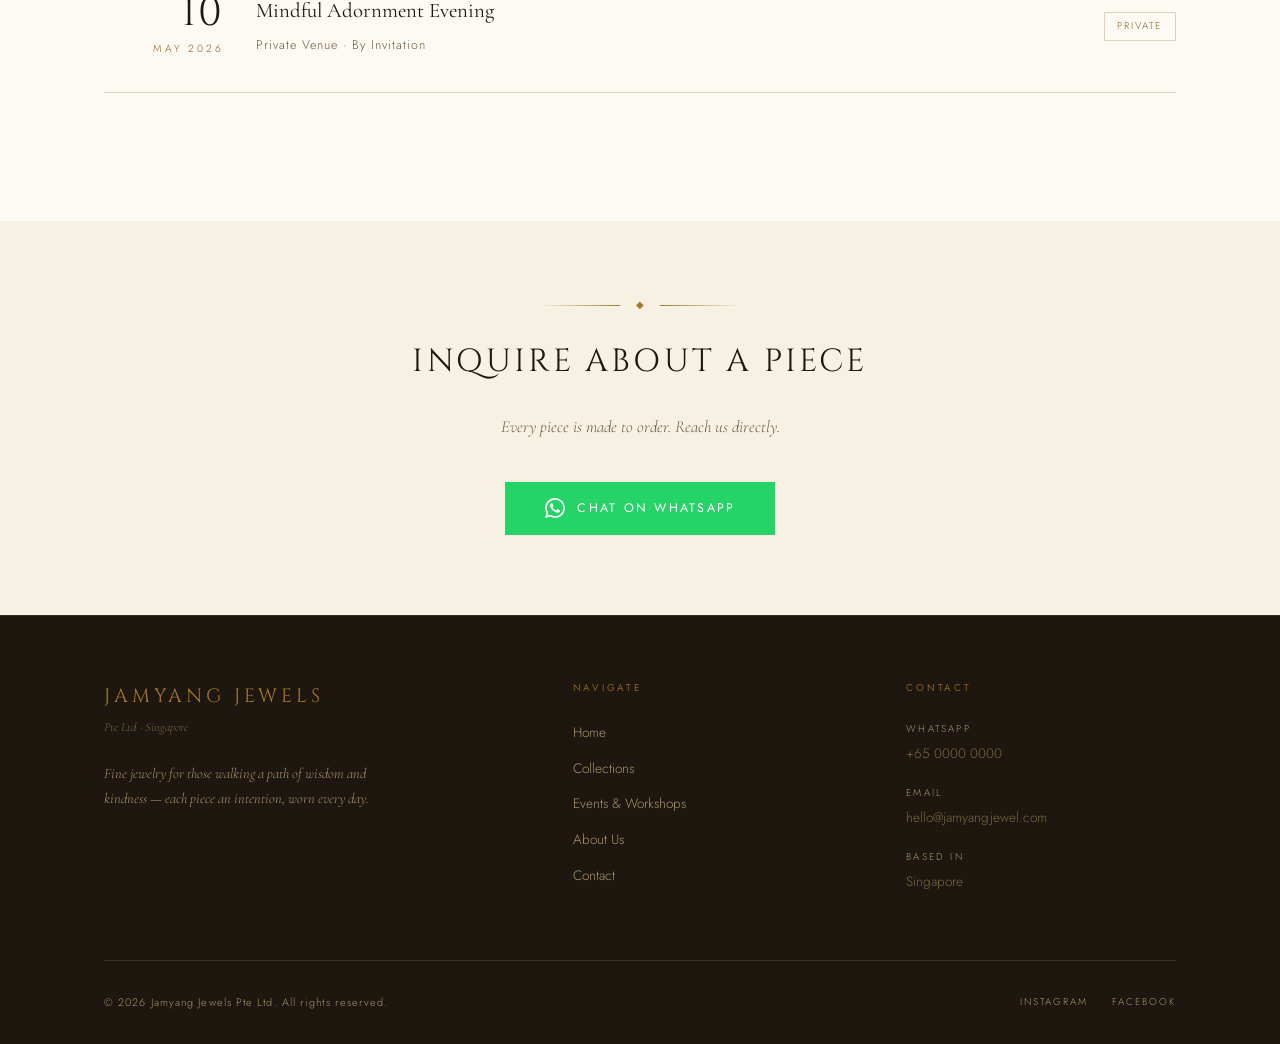
==== commit 46633ce9: "feat: cleaner hero (remove divider/keywords/scroll), add image uploader admin page" ====
--- a/index.html
+++ b/index.html
@@ -74,20 +74,6 @@
 
         <p class="hero__tagline">Where Wisdom Takes Form</p>
 
-        <div class="hero__divider" aria-hidden="true">
-          <div class="hero__divider-line"></div>
-          <span class="hero__divider-gem">◆</span>
-          <div class="hero__divider-line"></div>
-        </div>
-
-        <div class="hero__attrs">
-          <span>Handcrafted</span>
-          <span class="hero__attr-dot">◆</span>
-          <span>Raw Diamonds</span>
-          <span class="hero__attr-dot">◆</span>
-          <span>Intention</span>
-        </div>
-
         <div class="hero__cta-group">
           <a href="collections.html" class="btn btn--gold">
             View Collection
@@ -95,11 +81,6 @@
           </a>
           <a href="about.html" class="btn btn--ghost">Our Story</a>
         </div>
-      </div>
-
-      <div class="hero__scroll" aria-hidden="true">
-        <span>Scroll</span>
-        <div class="hero__scroll-line"></div>
       </div>
     </section>
 
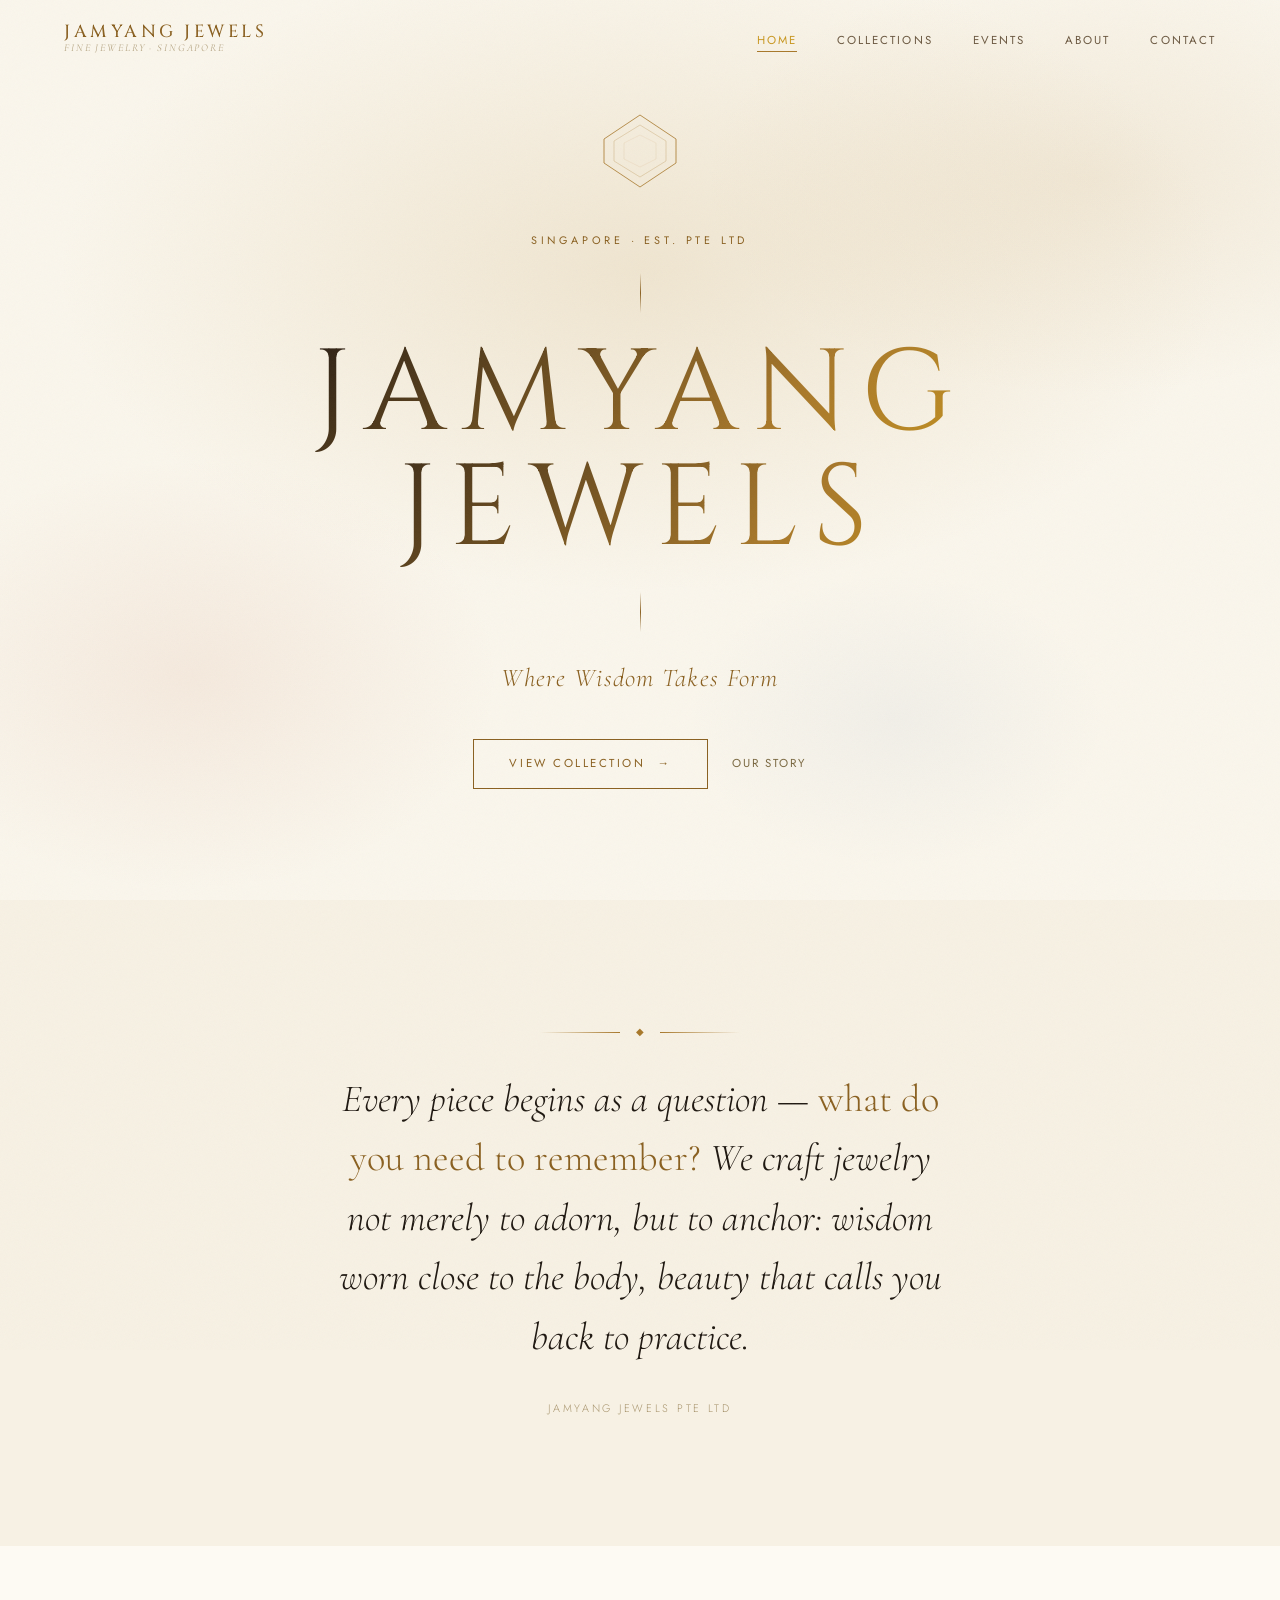
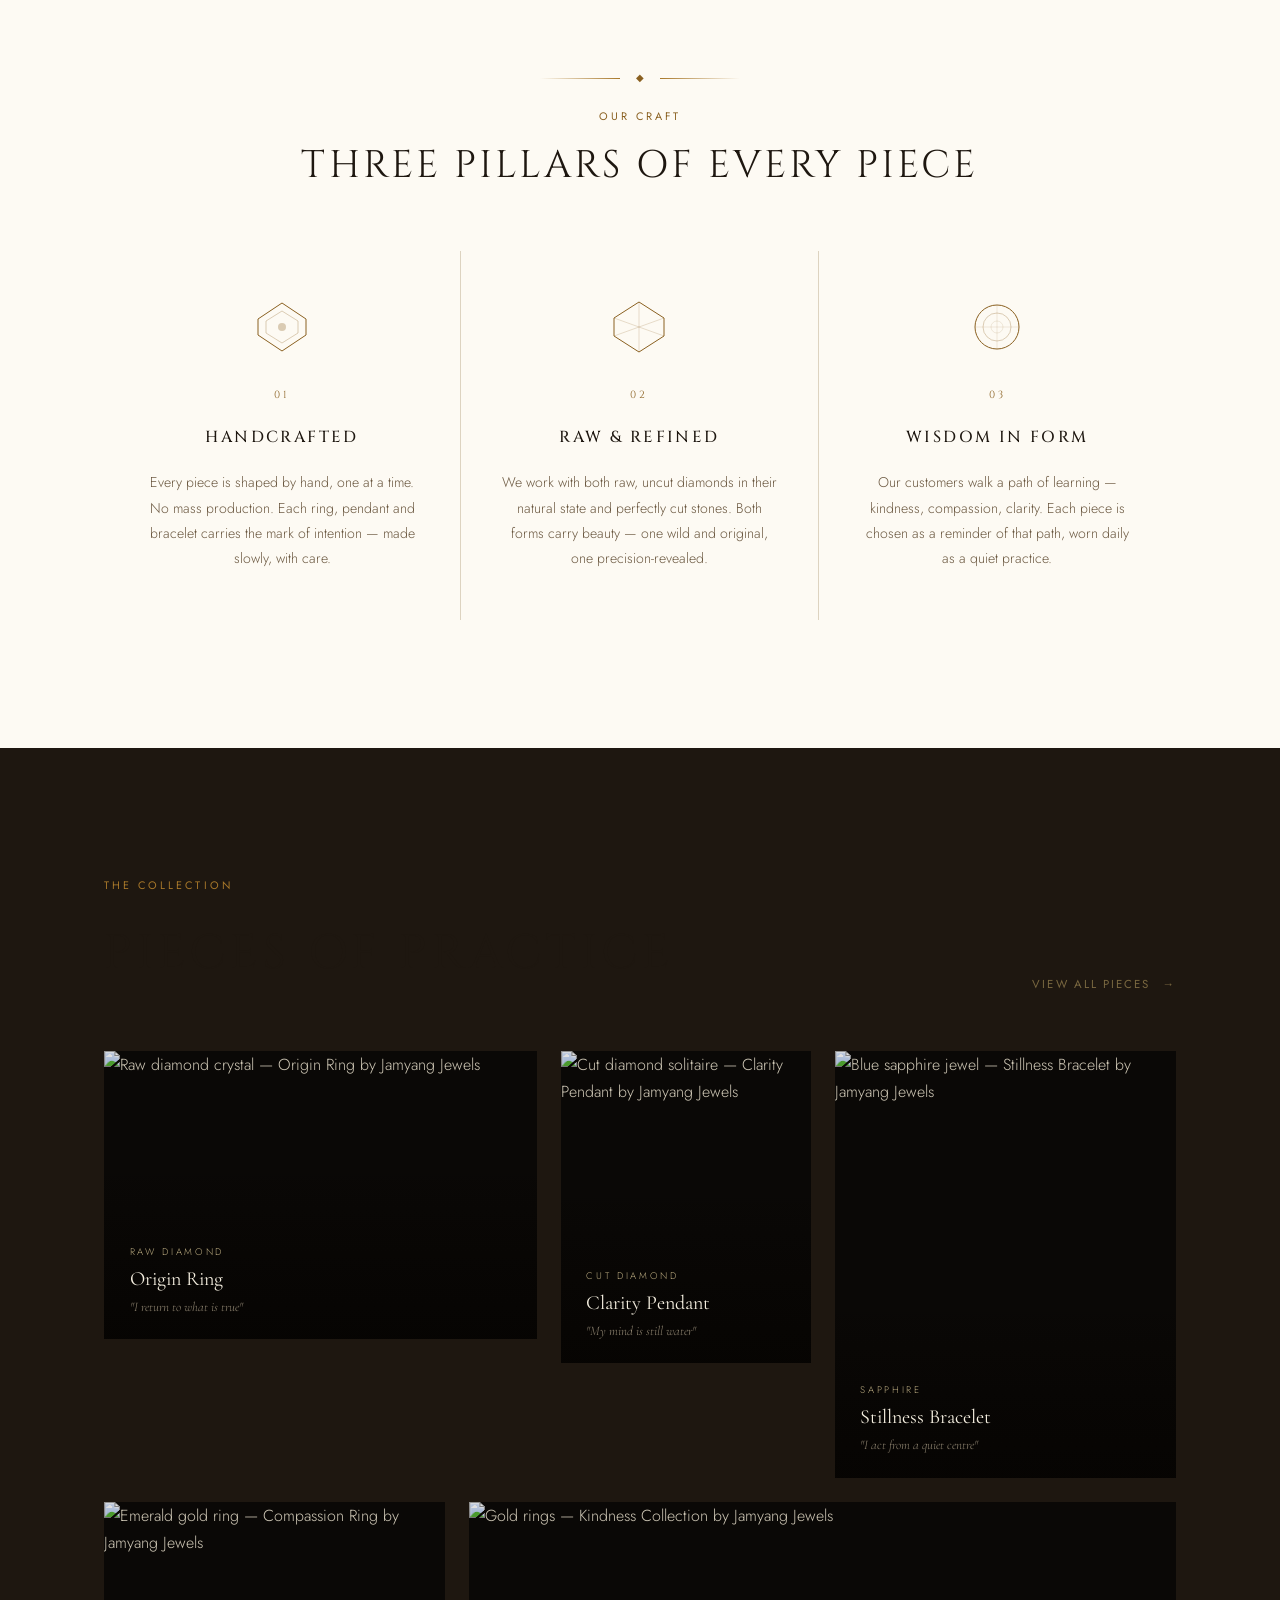
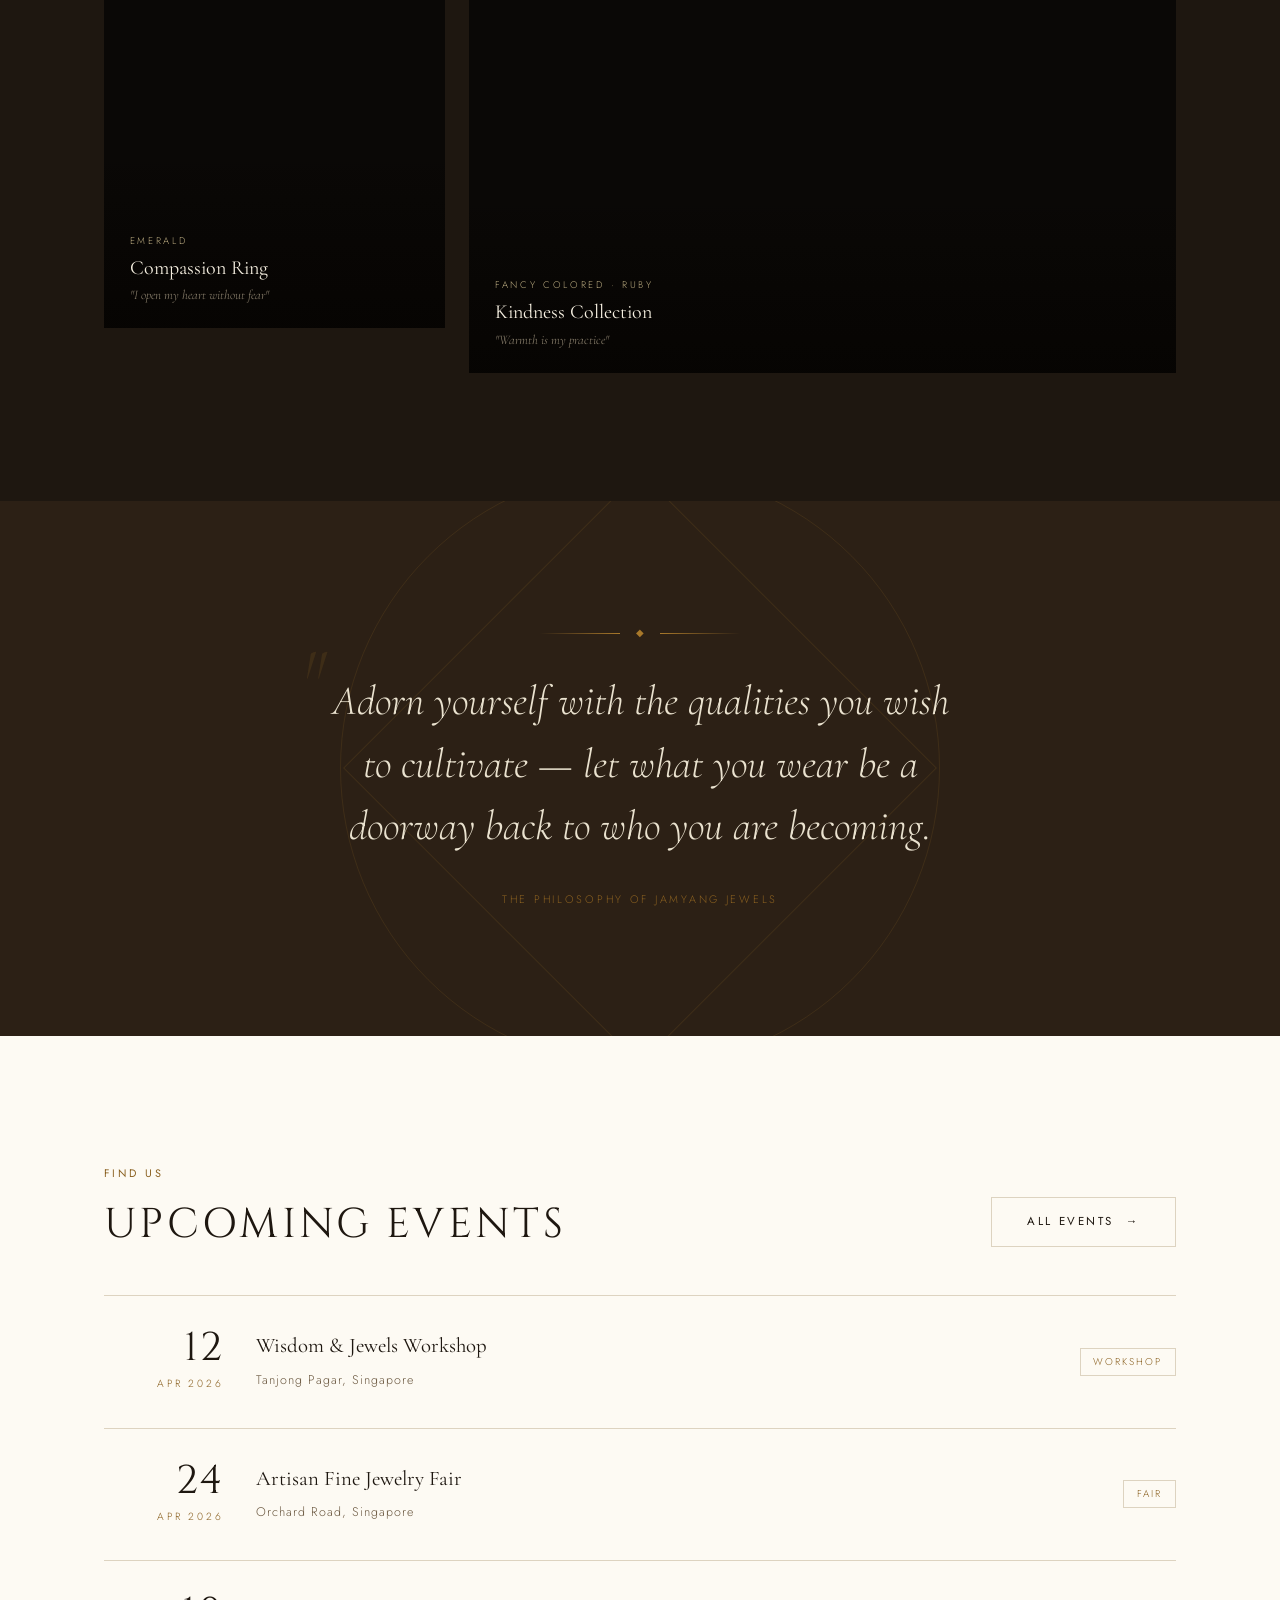
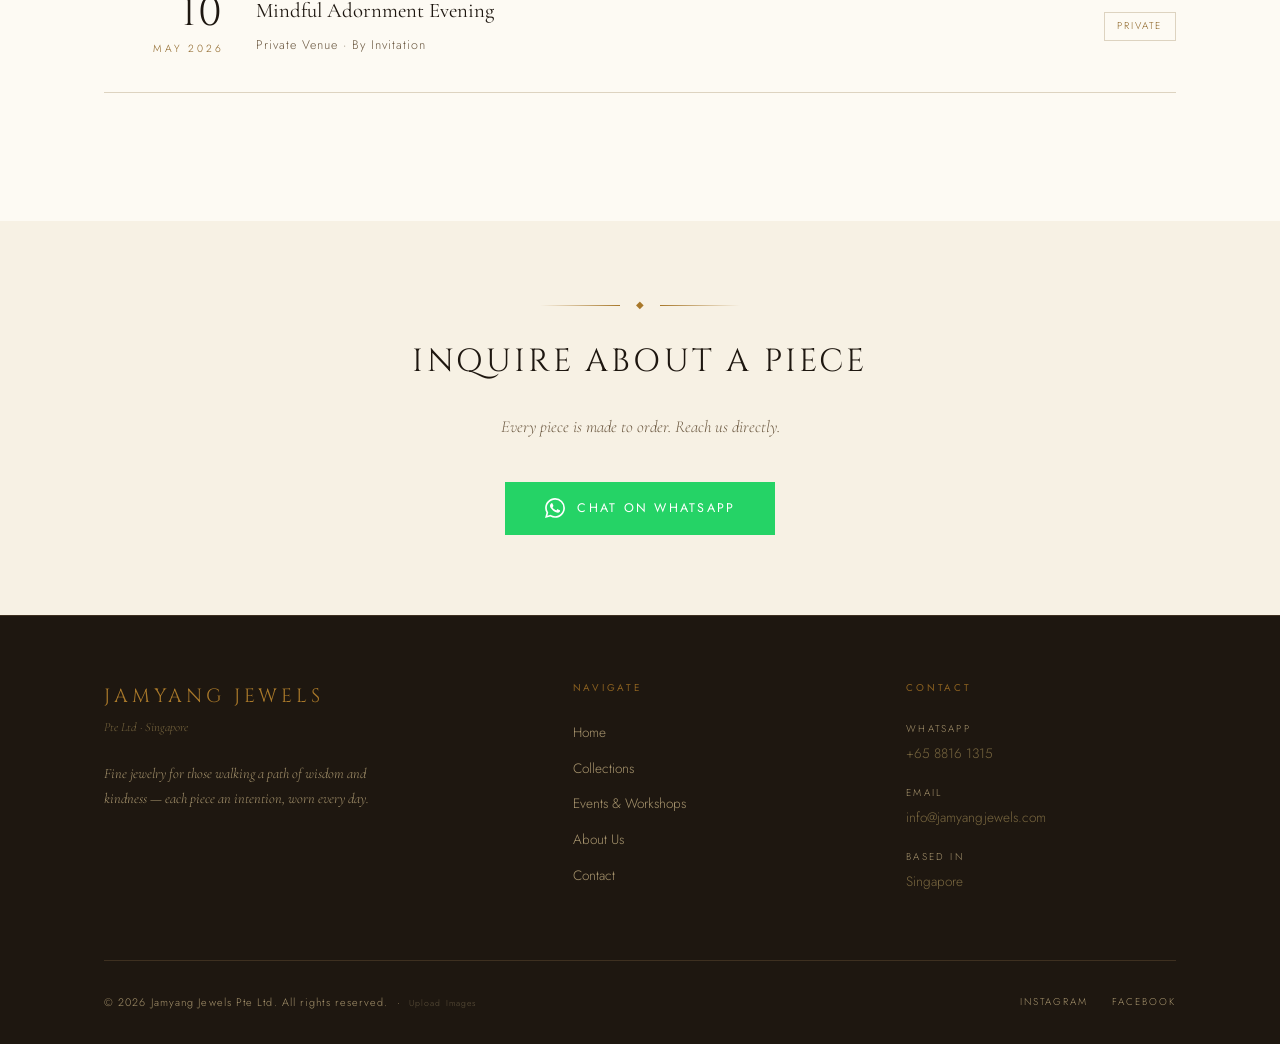
==== commit 7c315249: "fix: real contact details, View Piece links, Home nav tab, upload link in footer - WhatsApp updated " ====
--- a/index.html
+++ b/index.html
@@ -197,7 +197,7 @@
                 <h3 class="piece-card__name">Origin Ring</h3>
                 <p class="piece-card__intention"><em>"I return to what is true"</em></p>
               </div>
-              <div class="piece-card__overlay"><span class="piece-card__overlay-text">View Piece</span></div>
+              <a href="collections.html" class="piece-card__overlay"><span class="piece-card__overlay-text">View Piece</span></a>
             </div>
           </div>
 
@@ -210,7 +210,7 @@
                 <h3 class="piece-card__name">Clarity Pendant</h3>
                 <p class="piece-card__intention"><em>"My mind is still water"</em></p>
               </div>
-              <div class="piece-card__overlay"><span class="piece-card__overlay-text">View Piece</span></div>
+              <a href="collections.html" class="piece-card__overlay"><span class="piece-card__overlay-text">View Piece</span></a>
             </div>
           </div>
 
@@ -223,7 +223,7 @@
                 <h3 class="piece-card__name">Stillness Bracelet</h3>
                 <p class="piece-card__intention"><em>"I act from a quiet centre"</em></p>
               </div>
-              <div class="piece-card__overlay"><span class="piece-card__overlay-text">View Piece</span></div>
+              <a href="collections.html" class="piece-card__overlay"><span class="piece-card__overlay-text">View Piece</span></a>
             </div>
           </div>
 
@@ -236,7 +236,7 @@
                 <h3 class="piece-card__name">Compassion Ring</h3>
                 <p class="piece-card__intention"><em>"I open my heart without fear"</em></p>
               </div>
-              <div class="piece-card__overlay"><span class="piece-card__overlay-text">View Piece</span></div>
+              <a href="collections.html" class="piece-card__overlay"><span class="piece-card__overlay-text">View Piece</span></a>
             </div>
           </div>
 
@@ -249,7 +249,7 @@
                 <h3 class="piece-card__name">Kindness Collection</h3>
                 <p class="piece-card__intention"><em>"Warmth is my practice"</em></p>
               </div>
-              <div class="piece-card__overlay"><span class="piece-card__overlay-text">View Piece</span></div>
+              <a href="collections.html" class="piece-card__overlay"><span class="piece-card__overlay-text">View Piece</span></a>
             </div>
           </div>
 
@@ -342,7 +342,7 @@
         <p class="cta-band__sub" data-reveal data-delay="2">
           Every piece is made to order. Reach us directly.
         </p>
-        <a href="https://wa.me/6500000000" class="btn btn--whatsapp" target="_blank" rel="noopener" data-reveal data-delay="3" aria-label="Contact on WhatsApp">
+        <a href="https://wa.me/6588161315" class="btn btn--whatsapp" target="_blank" rel="noopener" data-reveal data-delay="3" aria-label="Contact on WhatsApp">
           <svg width="20" height="20" viewBox="0 0 24 24" fill="currentColor" aria-hidden="true">
             <path d="M17.472 14.382c-.297-.149-1.758-.867-2.03-.967-.273-.099-.471-.148-.67.15-.197.297-.767.966-.94 1.164-.173.199-.347.223-.644.075-.297-.15-1.255-.463-2.39-1.475-.883-.788-1.48-1.761-1.653-2.059-.173-.297-.018-.458.13-.606.134-.133.298-.347.446-.52.149-.174.198-.298.298-.497.099-.198.05-.371-.025-.52-.075-.149-.669-1.612-.916-2.207-.242-.579-.487-.5-.669-.51-.173-.008-.371-.01-.57-.01-.198 0-.52.074-.792.372-.272.297-1.04 1.016-1.04 2.479 0 1.462 1.065 2.875 1.213 3.074.149.198 2.096 3.2 5.077 4.487.709.306 1.262.489 1.694.625.712.227 1.36.195 1.871.118.571-.085 1.758-.719 2.006-1.413.248-.694.248-1.289.173-1.413-.074-.124-.272-.198-.57-.347m-5.421 7.403h-.004a9.87 9.87 0 01-5.031-1.378l-.361-.214-3.741.982.998-3.648-.235-.374a9.86 9.86 0 01-1.51-5.26c.001-5.45 4.436-9.884 9.888-9.884 2.64 0 5.122 1.03 6.988 2.898a9.825 9.825 0 012.893 6.994c-.003 5.45-4.437 9.884-9.885 9.884m8.413-18.297A11.815 11.815 0 0012.05 0C5.495 0 .16 5.335.157 11.892c0 2.096.547 4.142 1.588 5.945L.057 24l6.305-1.654a11.882 11.882 0 005.683 1.448h.005c6.554 0 11.89-5.335 11.893-11.893a11.821 11.821 0 00-3.48-8.413z"/>
           </svg>
@@ -380,11 +380,11 @@
           <p class="footer__col-title">Contact</p>
           <div class="footer__contact-item">
             <span class="footer__contact-label">WhatsApp</span>
-            <a href="https://wa.me/6500000000" class="footer__contact-value" target="_blank" rel="noopener">+65 0000 0000</a>
+            <a href="https://wa.me/6588161315" class="footer__contact-value" target="_blank" rel="noopener">+65 8816 1315</a>
           </div>
           <div class="footer__contact-item">
             <span class="footer__contact-label">Email</span>
-            <a href="mailto:hello@jamyangjewel.com" class="footer__contact-value">hello@jamyangjewel.com</a>
+            <a href="mailto:info@jamyangjewels.com" class="footer__contact-value">info@jamyangjewels.com</a>
           </div>
           <div class="footer__contact-item">
             <span class="footer__contact-label">Based in</span>
@@ -394,7 +394,7 @@
       </div>
 
       <div class="footer__bottom">
-        <p class="footer__copy">© <span class="js-year">2026</span> Jamyang Jewels Pte Ltd. All rights reserved.</p>
+        <p class="footer__copy">© <span class="js-year">2026</span> Jamyang Jewels Pte Ltd. All rights reserved. &nbsp;·&nbsp; <a href="/admin/upload.html" style="color:inherit;opacity:0.45;font-size:0.8em;">Upload Images</a></p>
         <div class="footer__socials">
           <a href="#" class="footer__social" aria-label="Instagram">Instagram</a>
           <a href="#" class="footer__social" aria-label="Facebook">Facebook</a>
--- a/css/style.css
+++ b/css/style.css
@@ -915,6 +915,8 @@
   right: 1.2rem;
   opacity: 0;
   transition: opacity 0.4s ease;
+  text-decoration: none;
+  cursor: pointer;
 }
 
 .piece-card:hover .piece-card__overlay {
